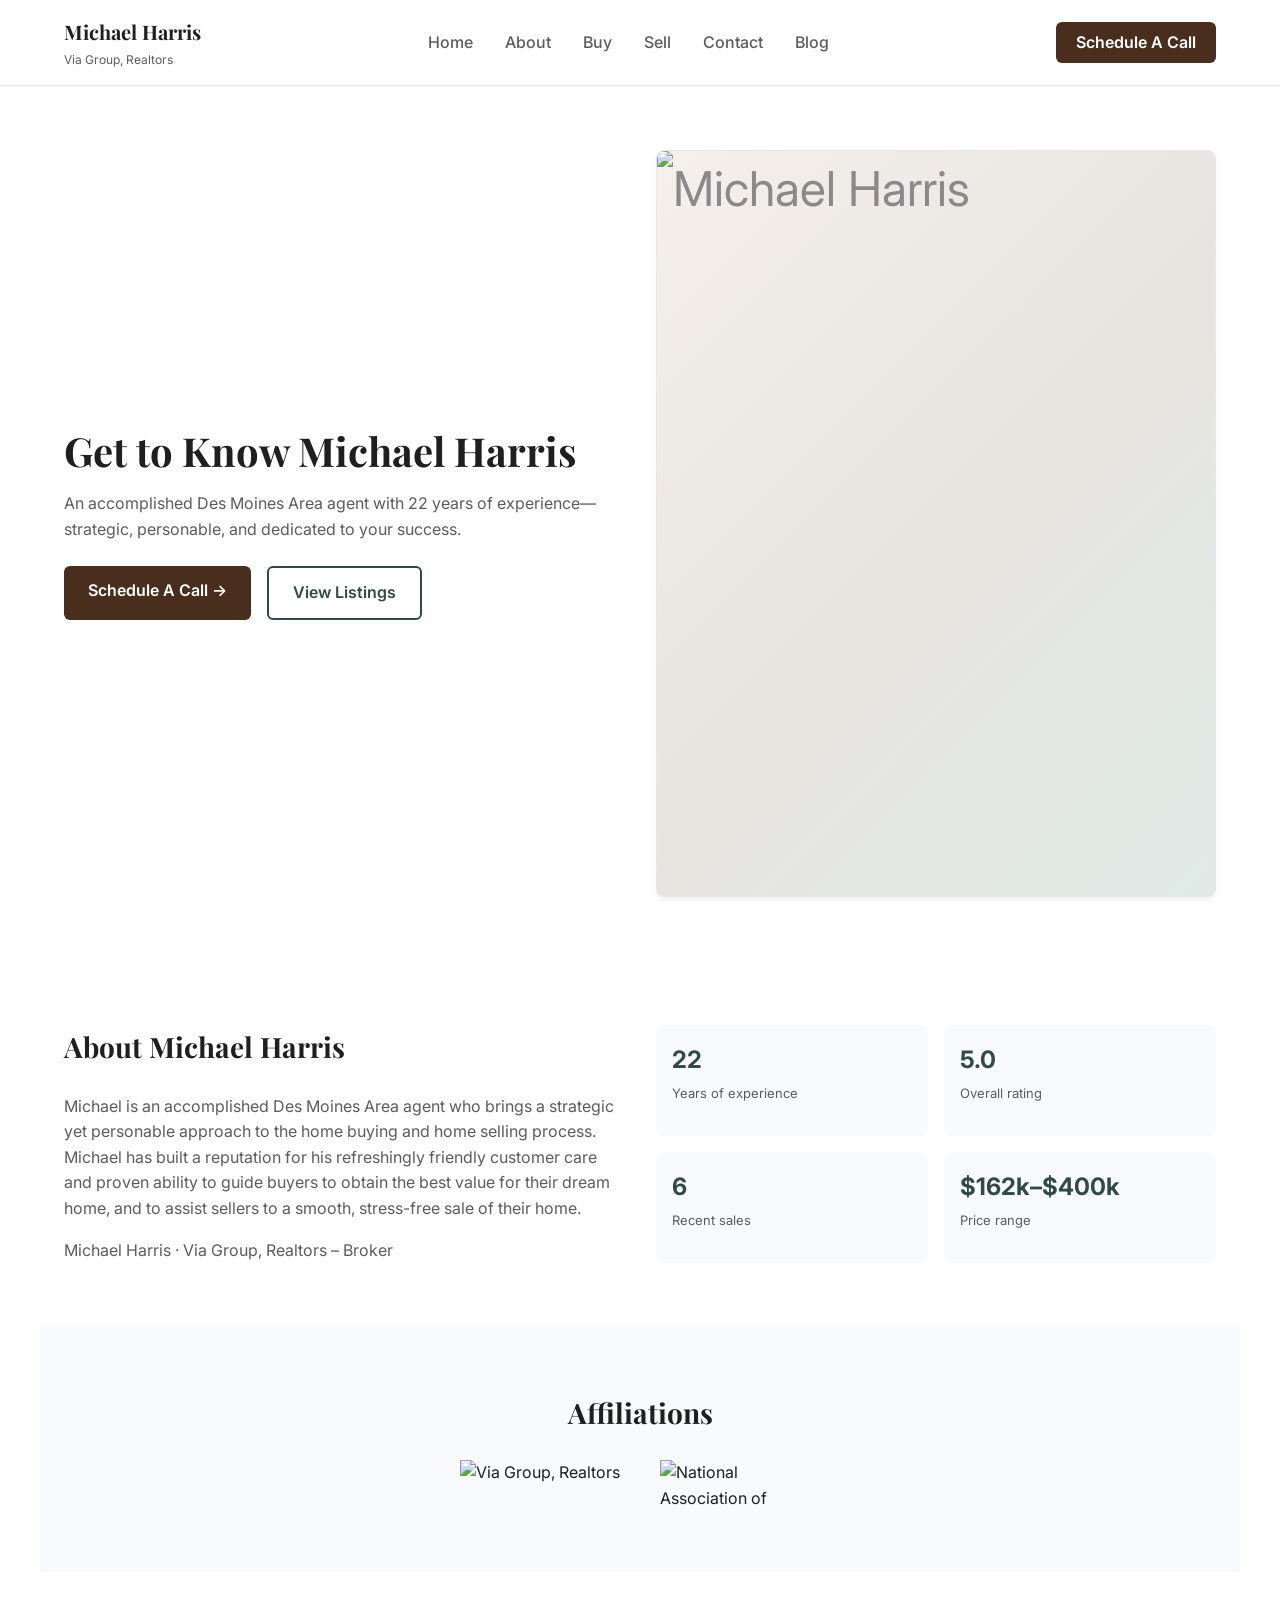
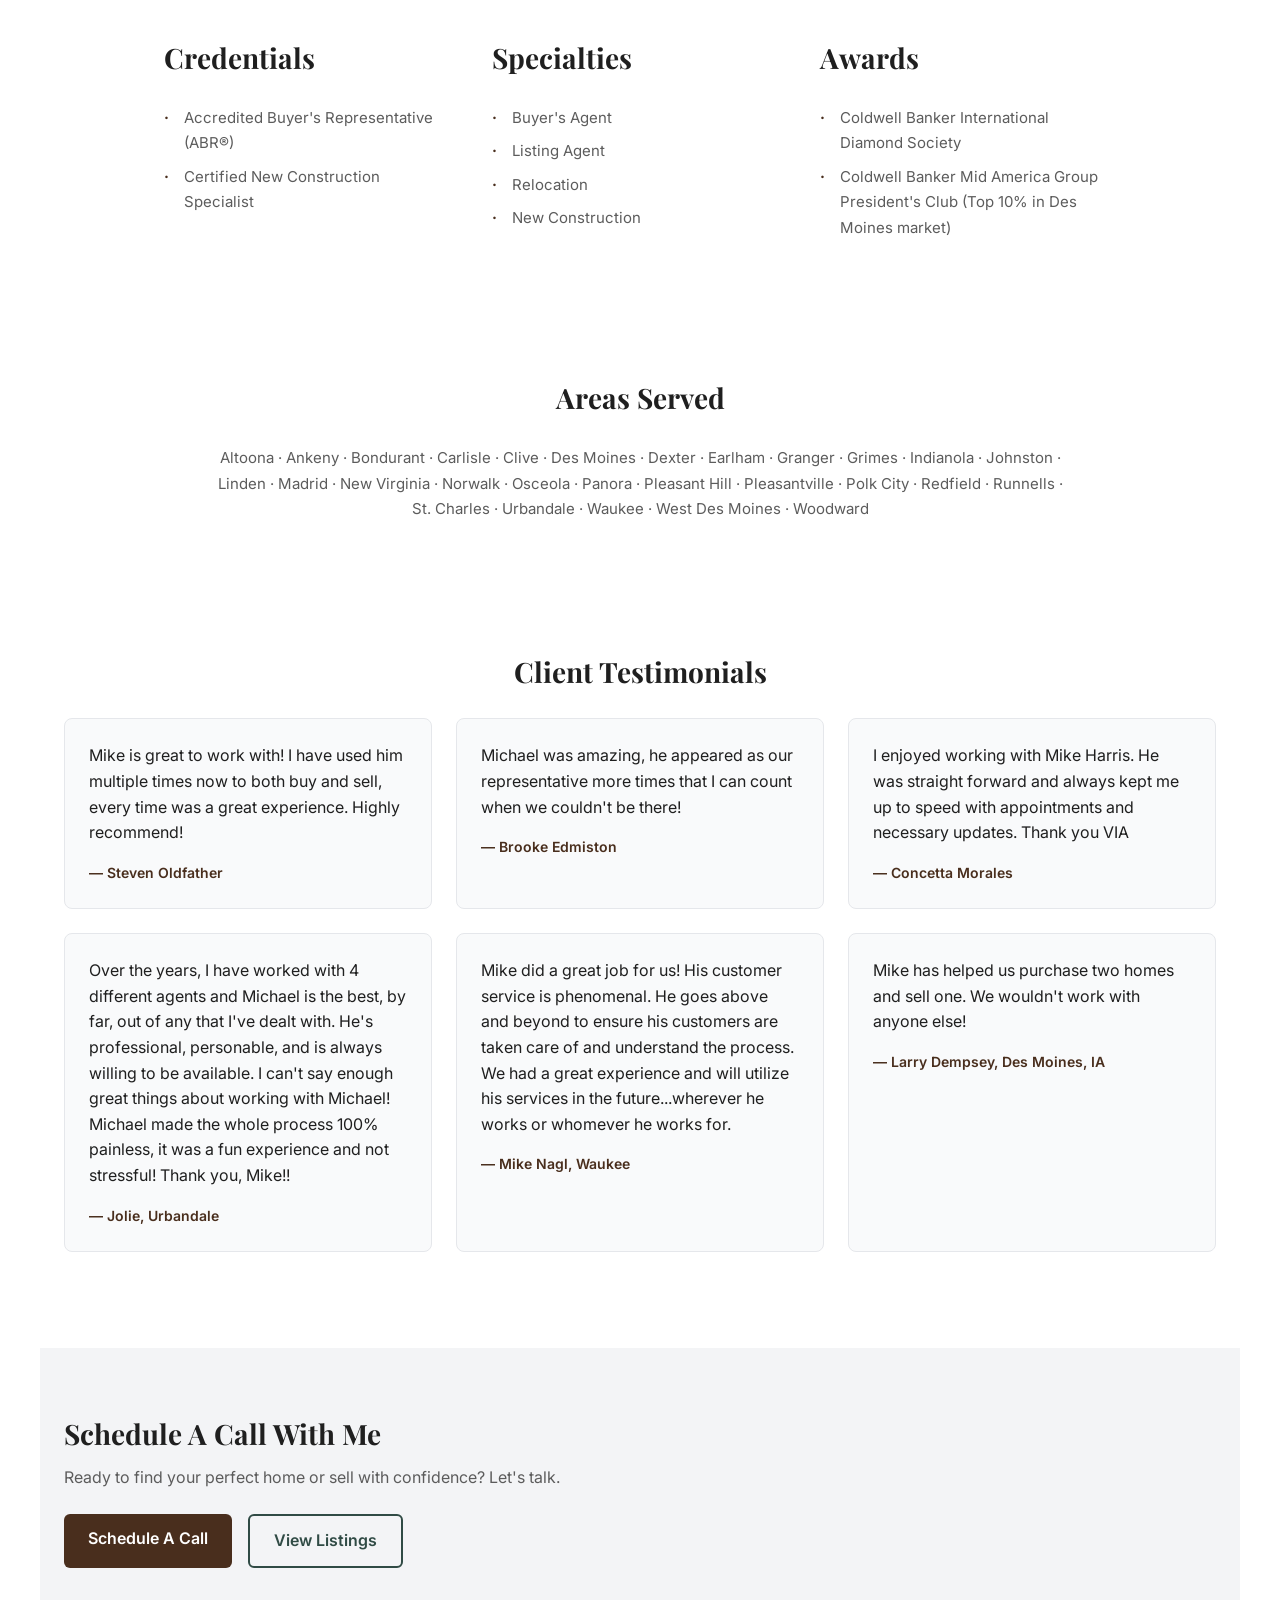
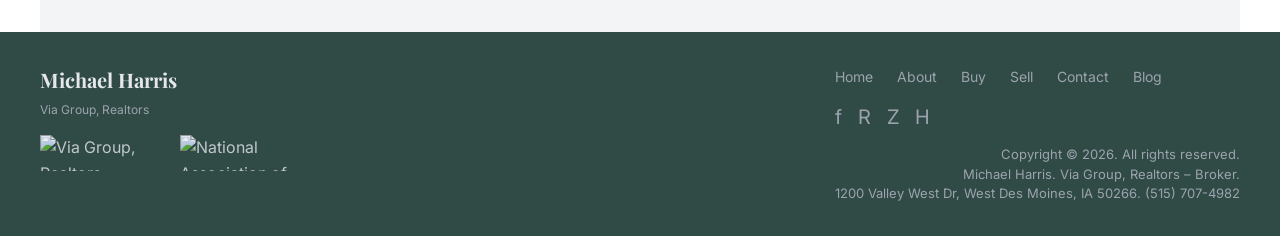
==== about.html @ 5ed0fa9f "Initial commit: Michael Harris real estate website Made-with: Cursor" ====
<!DOCTYPE html>
<html lang="en">
<head>
  <meta charset="UTF-8">
  <meta name="viewport" content="width=device-width, initial-scale=1.0">
  <title>About | Michael Harris | Real Estate</title>
  <link rel="stylesheet" href="css/styles.css">
  <link rel="preconnect" href="https://fonts.googleapis.com">
  <link rel="preconnect" href="https://fonts.gstatic.com" crossorigin>
  <link href="https://fonts.googleapis.com/css2?family=Inter:wght@400;500;600;700&family=Playfair+Display:wght@400;500;600;700&display=swap" rel="stylesheet">
</head>
<body>

  <header>
    <nav class="navbar">
      <div class="logo-block">
        <span class="logo">Michael Harris</span>
        <span class="logo-tagline">Via Group, Realtors</span>
      </div>
      <ul class="nav-links">
        <li><a href="index.html">Home</a></li>
        <li><a href="about.html">About</a></li>
        <li><a href="buy.html">Buy</a></li>
        <li><a href="sell.html">Sell</a></li>
        <li><a href="contact.html">Contact</a></li>
        <li><a href="blog.html">Blog</a></li>
      </ul>
      <a href="contact.html" class="btn-signup">Schedule A Call</a>
    </nav>
  </header>

  <main>
    <!-- Hero -->
    <section class="hero">
      <div class="hero-content">
        <h1>Get to Know Michael Harris</h1>
        <p>An accomplished Des Moines Area agent with 22 years of experience—strategic, personable, and dedicated to your success.</p>
        <div class="btn-group">
          <a href="contact.html" class="btn btn-arrow">Schedule A Call</a>
          <a href="buy.html" class="btn-outline">View Listings</a>
        </div>
      </div>
      <div class="hero-image">
        <img src="images/headshot.jpg" alt="Michael Harris" class="hero-headshot" onerror="this.src='images/headshot.jpeg';this.onerror=null;">
      </div>
    </section>

    <!-- About Michael -->
    <section>
      <div class="about-section-inner">
        <div class="about-bio-block">
          <h2 class="section-title">About Michael Harris</h2>
          <p>Michael is an accomplished Des Moines Area agent who brings a strategic yet personable approach to the home buying and home selling process. Michael has built a reputation for his refreshingly friendly customer care and proven ability to guide buyers to obtain the best value for their dream home, and to assist sellers to a smooth, stress-free sale of their home.</p>
          <p>Michael Harris · Via Group, Realtors – Broker</p>
        </div>
        <div class="about-stats-grid">
          <div class="data-stat-card">
            <div class="num">22</div>
            <p>Years of experience</p>
          </div>
          <div class="data-stat-card">
            <div class="num">5.0</div>
            <p>Overall rating</p>
          </div>
          <div class="data-stat-card">
            <div class="num">6</div>
            <p>Recent sales</p>
          </div>
          <div class="data-stat-card">
            <div class="num">$162k–$400k</div>
            <p>Price range</p>
          </div>
        </div>
      </div>
    </section>

    <!-- Affiliations -->
    <section style="padding: var(--section-spacing) 0; background: #f9fafb;">
      <h2 class="section-title" style="text-align: center;">Affiliations</h2>
      <div class="affiliations-logos">
        <img src="images/via-group-logo.png" alt="Via Group, Realtors" loading="lazy" onerror="this.src='images/via-group-logo.jpg';this.onerror=null;">
        <img src="images/nar-logo.png" alt="National Association of Realtors" loading="lazy" onerror="this.src='images/nar-logo.jpg';this.onerror=null;">
      </div>
    </section>

    <!-- Credentials & Specialties -->
    <section style="padding: var(--section-spacing) 0;">
      <div class="about-details-inner">
        <div class="about-details-block">
          <h2 class="section-title">Credentials</h2>
          <ul class="about-list">
            <li>Accredited Buyer's Representative (ABR®)</li>
            <li>Certified New Construction Specialist</li>
          </ul>
        </div>
        <div class="about-details-block">
          <h2 class="section-title">Specialties</h2>
          <ul class="about-list">
            <li>Buyer's Agent</li>
            <li>Listing Agent</li>
            <li>Relocation</li>
            <li>New Construction</li>
          </ul>
        </div>
        <div class="about-details-block">
          <h2 class="section-title">Awards</h2>
          <ul class="about-list">
            <li>Coldwell Banker International Diamond Society</li>
            <li>Coldwell Banker Mid America Group President's Club (Top 10% in Des Moines market)</li>
          </ul>
        </div>
      </div>
    </section>

    <!-- Areas Served -->
    <section style="padding: var(--section-spacing) 0;">
      <h2 class="section-title" style="text-align: center;">Areas Served</h2>
      <p class="areas-served-text">Altoona · Ankeny · Bondurant · Carlisle · Clive · Des Moines · Dexter · Earlham · Granger · Grimes · Indianola · Johnston · Linden · Madrid · New Virginia · Norwalk · Osceola · Panora · Pleasant Hill · Pleasantville · Polk City · Redfield · Runnells · St. Charles · Urbandale · Waukee · West Des Moines · Woodward</p>
    </section>

    <!-- Client Testimonials -->
    <section>
      <h2 class="section-title" style="text-align: center;">Client Testimonials</h2>
      <div class="testimonials-grid">
        <div class="testimonial-card">
          <p class="testimonial-quote">Mike is great to work with! I have used him multiple times now to both buy and sell, every time was a great experience. Highly recommend!</p>
          <p class="testimonial-author">— Steven Oldfather</p>
        </div>
        <div class="testimonial-card">
          <p class="testimonial-quote">Michael was amazing, he appeared as our representative more times that I can count when we couldn't be there!</p>
          <p class="testimonial-author">— Brooke Edmiston</p>
        </div>
        <div class="testimonial-card">
          <p class="testimonial-quote">I enjoyed working with Mike Harris. He was straight forward and always kept me up to speed with appointments and necessary updates. Thank you VIA</p>
          <p class="testimonial-author">— Concetta Morales</p>
        </div>
        <div class="testimonial-card">
          <p class="testimonial-quote">Over the years, I have worked with 4 different agents and Michael is the best, by far, out of any that I've dealt with. He's professional, personable, and is always willing to be available. I can't say enough great things about working with Michael! Michael made the whole process 100% painless, it was a fun experience and not stressful! Thank you, Mike!!</p>
          <p class="testimonial-author">— Jolie, Urbandale</p>
        </div>
        <div class="testimonial-card">
          <p class="testimonial-quote">Mike did a great job for us! His customer service is phenomenal. He goes above and beyond to ensure his customers are taken care of and understand the process. We had a great experience and will utilize his services in the future...wherever he works or whomever he works for.</p>
          <p class="testimonial-author">— Mike Nagl, Waukee</p>
        </div>
        <div class="testimonial-card">
          <p class="testimonial-quote">Mike has helped us purchase two homes and sell one. We wouldn't work with anyone else!</p>
          <p class="testimonial-author">— Larry Dempsey, Des Moines, IA</p>
        </div>
      </div>
    </section>

    <!-- Schedule A Call With Me -->
    <section class="cta-section-left">
      <div class="cta-inner">
        <div>
          <h2>Schedule A Call With Me</h2>
          <p>Ready to find your perfect home or sell with confidence? Let's talk.</p>
          <div class="btn-group">
            <a href="contact.html" class="btn">Schedule A Call</a>
            <a href="buy.html" class="btn-outline">View Listings</a>
          </div>
        </div>
        <div></div>
      </div>
    </section>
  </main>

  <footer>
    <div class="footer-inner">
      <div class="footer-left">
        <div class="logo">Michael Harris</div>
        <div class="logo-tagline">Via Group, Realtors</div>
        <div class="footer-logos">
          <img src="images/via-group-logo.png" alt="Via Group, Realtors" class="footer-logo" loading="lazy">
          <img src="images/nar-logo.png" alt="National Association of Realtors" class="footer-logo" loading="lazy">
        </div>
      </div>
      <div class="footer-right">
        <ul class="footer-links">
          <li><a href="index.html">Home</a></li>
          <li><a href="about.html">About</a></li>
          <li><a href="buy.html">Buy</a></li>
          <li><a href="sell.html">Sell</a></li>
          <li><a href="contact.html">Contact</a></li>
          <li><a href="blog.html">Blog</a></li>
        </ul>
        <div class="footer-social">
          <a href="https://www.facebook.com/MichaelHarrisHomes" target="_blank" rel="noopener" aria-label="Facebook">f</a>
          <a href="https://www.realtor.com/realestateagents/56b3495d89a68901006cc687" target="_blank" rel="noopener" aria-label="Realtor.com Profile">R</a>
          <a href="https://www.zillow.com/profile/michael%20harris3" target="_blank" rel="noopener" aria-label="Zillow Profile">Z</a>
          <a href="https://www.homes.com/real-estate-agents/michael-harris/2wdrwqc/" target="_blank" rel="noopener" aria-label="Homes.com Profile">H</a>
        </div>
        <p class="company-info">Copyright © 2026. All rights reserved.<br>Michael Harris. Via Group, Realtors – Broker.<br>1200 Valley West Dr, West Des Moines, IA 50266. (515) 707-4982</p>
      </div>
    </div>
  </footer>

</body>
</html>
---- css/styles.css ----
/* Realtor Website - Color scheme: #1f1f1f, #492E1D, #304B45 | Playfair Display + Inter */
:root {
  --dark: #1f1f1f;
  --accent: #492E1D;
  --accent-hover: #3d2618;
  --teal: #304B45;
  --teal-hover: #263d38;
  --gray: #5c5c5c;
  --light-gray: #8a8a8a;
  --white: #ffffff;
  --footer-bg: #304B45;
  --section-spacing: 4rem;
}

* {
  box-sizing: border-box;
  margin: 0;
  padding: 0;
}

body {
  font-family: 'Inter', system-ui, -apple-system, sans-serif;
  color: var(--dark);
  background: var(--white);
  line-height: 1.6;
}

h1, h2, h3, h4, h5, h6,
.logo,
.section-title,
.hero-content h1,
.cta-section-left .cta-inner h2,
.cta-inner h2,
.process-step h3,
.team-member h3,
.what-we-do-card h3,
.listing-card h3,
.valuation-form h3,
.featured-blog-card h3,
.newsletter-section h2,
.move-center h3,
.featured-post h3,
.article-card h3 {
  font-family: 'Playfair Display', Georgia, serif;
}

/* Header */
header {
  position: sticky;
  top: 0;
  z-index: 100;
  background: var(--white);
  border-bottom: 1px solid #e5e7eb;
}

.navbar {
  max-width: 1200px;
  margin: 0 auto;
  padding: 1rem 1.5rem;
  display: flex;
  align-items: center;
  justify-content: space-between;
}

.logo-block {
  display: flex;
  flex-direction: column;
  gap: 0.125rem;
}

.logo {
  font-weight: 700;
  font-size: 1.25rem;
  color: var(--dark);
}

.logo-tagline {
  font-size: 0.75rem;
  color: var(--gray);
  font-weight: 400;
}

.nav-links {
  display: flex;
  list-style: none;
  gap: 2rem;
}

.nav-links a {
  color: var(--gray);
  text-decoration: none;
  font-weight: 500;
}

.nav-links a:hover {
  color: var(--dark);
}

.btn-signup {
  display: inline-block;
  padding: 0.5rem 1.25rem;
  background: var(--accent);
  color: var(--white) !important;
  border-radius: 0.375rem;
  font-weight: 600;
  text-decoration: none;
  border: none;
  cursor: pointer;
}

.btn-signup:hover {
  background: var(--accent-hover);
}

/* Outlined button */
.btn-outline {
  display: inline-block;
  padding: 0.75rem 1.5rem;
  background: transparent;
  color: var(--teal);
  border: 2px solid var(--teal);
  border-radius: 0.375rem;
  font-weight: 600;
  text-decoration: none;
  cursor: pointer;
  font-size: 1rem;
}

.btn-outline:hover {
  background: var(--teal);
  color: var(--white);
}

.btn-arrow::after {
  content: " →";
}

/* Buttons */
.btn {
  display: inline-block;
  padding: 0.75rem 1.5rem;
  background: var(--accent);
  color: var(--white);
  border-radius: 0.375rem;
  font-weight: 600;
  text-decoration: none;
  border: none;
  cursor: pointer;
  font-size: 1rem;
}

.btn:hover {
  background: var(--accent-hover);
}

.btn-group {
  display: flex;
  gap: 1rem;
  flex-wrap: wrap;
}

/* Sections */
section {
  max-width: 1200px;
  margin: 0 auto;
  padding: var(--section-spacing) 1.5rem;
}

.section-title {
  font-size: 1.75rem;
  font-weight: 700;
  margin-bottom: 1.5rem;
  color: var(--dark);
}

/* Hero */
.hero {
  display: grid;
  grid-template-columns: 1fr 1fr;
  gap: 2rem;
  align-items: center;
  padding: 4rem 1.5rem;
  max-width: 1200px;
  margin: 0 auto;
  min-height: 400px;
}

.hero-content h1 {
  font-size: 2.5rem;
  font-weight: 700;
  line-height: 1.2;
  margin-bottom: 1rem;
  color: var(--dark);
}

.hero-content p {
  color: var(--gray);
  margin-bottom: 1.5rem;
}

.hero-image {
  aspect-ratio: 3/4;
  background: linear-gradient(135deg, #f5f0eb 0%, #e8e4df 50%, #e0ebe8 100%);
  display: flex;
  align-items: center;
  justify-content: center;
  color: var(--light-gray);
  font-size: 3rem;
  border-radius: 0.5rem;
  border: 1px solid #e5e7eb;
  box-shadow: 0 4px 6px rgba(0,0,0,0.05);
  overflow: hidden;
  position: relative;
}

.hero-image .hero-headshot {
  width: 100%;
  height: 100%;
  object-fit: cover;
  display: block;
  border-radius: 0.5rem;
}

.hero-image .hero-headshot-placeholder {
  position: absolute;
  inset: 0;
  display: flex;
  align-items: center;
  justify-content: center;
  background: linear-gradient(135deg, #f5f0eb 0%, #e8e4df 50%, #e0ebe8 100%);
  color: var(--light-gray);
  font-size: 1rem;
  border-radius: 0.5rem;
  font-family: 'Inter', sans-serif;
}

/* Trending Listings */
.trending-divider {
  text-align: center;
  margin: 3rem 0 2rem;
  position: relative;
}

.trending-divider::before {
  content: "";
  position: absolute;
  left: 0;
  right: 0;
  top: 50%;
  height: 1px;
  background: #e5e7eb;
}

.trending-divider span {
  position: relative;
  background: var(--white);
  padding: 0 1.5rem;
  font-size: 0.75rem;
  font-weight: 600;
  letter-spacing: 0.1em;
  color: var(--accent);
  text-transform: uppercase;
}

/* IDX / MLS embed section */
.idx-section {
  padding: var(--section-spacing) 1.5rem;
  max-width: var(--content-max-width, 1200px);
  margin: 0 auto;
}

.idx-intro {
  text-align: center;
  color: var(--gray);
  margin-bottom: 1.5rem;
  max-width: 600px;
  margin-left: auto;
  margin-right: auto;
}

.idx-embed {
  min-height: 400px;
  width: 100%;
}

.idx-embed iframe {
  width: 100%;
  min-height: 600px;
  border: 0;
  border-radius: 0.5rem;
}

.idx-placeholder {
  background: #f3f4f6;
  border: 2px dashed #d1d5db;
  border-radius: 0.5rem;
  padding: 2rem;
  color: var(--gray);
  font-size: 0.9375rem;
}

.idx-placeholder ol {
  text-align: left;
  max-width: 560px;
  margin: 1rem auto;
  padding-left: 1.5rem;
}

.idx-placeholder code {
  background: #e5e7eb;
  padding: 0.15em 0.4em;
  border-radius: 0.25rem;
  font-size: 0.875em;
}

.idx-placeholder a {
  color: var(--teal);
}

.listings-grid {
  display: grid;
  grid-template-columns: repeat(4, 1fr);
  gap: 1.5rem;
  margin-bottom: 1.5rem;
}

.listing-card .img-placeholder,
.listing-card .listing-card-image-wrap {
  margin-bottom: 0.75rem;
  display: block;
}

.listing-card .listing-card-image-wrap {
  aspect-ratio: 1;
  border-radius: 0.5rem;
  overflow: hidden;
  background: #e5e7eb;
}

.listing-card-img {
  width: 100%;
  height: 100%;
  object-fit: cover;
  display: block;
}

.listing-card h3 {
  font-size: 1rem;
  margin-bottom: 0.5rem;
  color: var(--dark);
}

.listing-card p {
  font-size: 0.875rem;
  color: var(--gray);
  margin-bottom: 0.5rem;
}

.listing-card .more-info {
  font-size: 0.875rem;
  font-weight: 600;
  color: var(--accent);
  text-decoration: none;
}

.listing-card .more-info:hover {
  text-decoration: underline;
}

.listing-card .more-info::after {
  content: " →";
}

/* Testimonial / Caption section */
.testimonial-caption-section {
  text-align: center;
  padding: var(--section-spacing) 1.5rem;
}

.testimonial-caption-section .caption {
  font-size: 0.75rem;
  font-weight: 600;
  letter-spacing: 0.05em;
  color: var(--gray);
  margin-bottom: 1rem;
  text-transform: uppercase;
}

.testimonial-caption-section .quote-text {
  max-width: 700px;
  margin: 0 auto 1.5rem;
  font-size: 1.125rem;
  color: var(--gray);
  line-height: 1.6;
}

.testimonial-caption-images {
  display: flex;
  justify-content: center;
  gap: 1rem;
  margin-bottom: 1.5rem;
  flex-wrap: wrap;
}

.testimonial-caption-images .img-placeholder {
  width: 120px;
  aspect-ratio: 1;
  font-size: 1.5rem;
}

/* Testimonials grid (index + about) */
.testimonials-section {
  padding: var(--section-spacing) 1.5rem;
  text-align: center;
}

.testimonials-grid {
  display: grid;
  grid-template-columns: repeat(auto-fill, minmax(320px, 1fr));
  gap: 1.5rem;
  max-width: 1200px;
  margin: 0 auto 2rem;
}

.testimonial-card {
  background: #f9fafb;
  padding: 1.5rem;
  border-radius: 0.5rem;
  text-align: left;
  border: 1px solid #e5e7eb;
}

.testimonial-card .testimonial-quote {
  font-size: 1rem;
  color: var(--dark);
  line-height: 1.6;
  margin-bottom: 1rem;
}

.testimonial-card .testimonial-author {
  font-size: 0.875rem;
  font-weight: 600;
  color: var(--accent);
  margin: 0;
}

/* CTA Section - left-aligned with two buttons */
.cta-section-left {
  background: #f3f4f6;
  padding: var(--section-spacing) 1.5rem;
}

.cta-section-left .cta-inner {
  max-width: 1200px;
  margin: 0 auto;
  display: grid;
  grid-template-columns: 1fr 1fr;
  gap: 2rem;
  align-items: center;
  text-align: left;
}

.cta-section-left .cta-inner h2 {
  font-size: 1.75rem;
  margin-bottom: 0.5rem;
}

.cta-section-left .cta-inner p {
  color: var(--gray);
  margin-bottom: 1.5rem;
}

/* Footer - logo left, nav + social + copyright + company right */
.footer-left .logo {
  color: #e5e7eb;
}

.footer-left .logo-tagline {
  color: #9ca3af;
  margin-top: 0.25rem;
}

.footer-logos {
  display: flex;
  align-items: center;
  gap: 1.25rem;
  margin-top: 1rem;
  flex-wrap: wrap;
}

.footer-logo {
  height: 36px;
  width: auto;
  max-width: 120px;
  object-fit: contain;
  opacity: 0.9;
}

.footer-logo:hover {
  opacity: 1;
}

.affiliations-logos {
  display: flex;
  align-items: center;
  justify-content: center;
  gap: 2.5rem;
  flex-wrap: wrap;
  margin-top: 1rem;
}

.affiliations-logos img {
  height: 48px;
  width: auto;
  max-width: 160px;
  object-fit: contain;
}

.footer-right {
  text-align: right;
}

.footer-right .footer-links {
  margin-bottom: 0.75rem;
}

.footer-right .footer-social {
  margin-bottom: 0.75rem;
}

.footer-right .company-info {
  font-size: 0.8125rem;
  color: #9ca3af;
  line-height: 1.5;
}

/* Placeholders */
.img-placeholder {
  aspect-ratio: 1;
  background: #e5e7eb;
  display: flex;
  align-items: center;
  justify-content: center;
  color: var(--light-gray);
  font-size: 2rem;
  border-radius: 0.5rem;
}

.video-placeholder {
  aspect-ratio: 16/10;
  background: #e5e7eb;
  display: flex;
  align-items: center;
  justify-content: center;
  color: var(--light-gray);
  font-size: 3rem;
  border-radius: 0.5rem;
}

/* What We Do - 4 blocks */
.what-we-do-grid {
  display: grid;
  grid-template-columns: repeat(4, 1fr);
  gap: 1.5rem;
  margin-bottom: 1.5rem;
}

.what-we-do-card {
  text-align: center;
}

.what-we-do-card h3 {
  font-size: 1rem;
  margin: 0.75rem 0 0.5rem;
  color: var(--dark);
}

.what-we-do-card p {
  font-size: 0.875rem;
  color: var(--gray);
}

/* About section - video + text */
.about-section-inner {
  display: grid;
  grid-template-columns: 1fr 1fr;
  gap: 2rem;
  align-items: center;
}

.about-section-inner p {
  color: var(--gray);
  margin-bottom: 1rem;
}

.about-bio-block p:last-of-type {
  margin-bottom: 0;
}

.about-stats-grid {
  display: grid;
  grid-template-columns: repeat(2, 1fr);
  gap: 1rem;
}

.about-details-inner {
  display: grid;
  grid-template-columns: repeat(auto-fit, minmax(240px, 1fr));
  gap: 2rem;
  max-width: 1000px;
  margin: 0 auto;
  padding: 0 1.5rem;
}

.about-details-block {
  padding: 0 0.5rem 0 0;
}

.about-list {
  list-style: none;
  padding: 0;
  margin: 0;
  color: var(--gray);
  font-size: 0.9375rem;
  line-height: 1.7;
}

.about-list li {
  position: relative;
  padding-left: 1.25rem;
  margin-bottom: 0.5rem;
}

.about-list li::before {
  content: "·";
  position: absolute;
  left: 0;
  font-weight: 700;
  color: var(--accent);
}

.areas-served-text {
  max-width: 900px;
  margin: 0 auto;
  padding: 0 1.5rem;
  font-size: 0.9375rem;
  color: var(--gray);
  line-height: 1.7;
  text-align: center;
}

/* Testimonials */
.testimonial-single {
  max-width: 800px;
  margin: 0 auto;
}

.testimonial-single blockquote {
  font-size: 1.25rem;
  color: var(--gray);
  margin-bottom: 1.5rem;
  padding: 1rem 0;
}

.testimonial-single .author {
  display: flex;
  align-items: center;
  gap: 1rem;
}

.testimonial-grid {
  display: grid;
  grid-template-columns: repeat(2, 1fr);
  gap: 1.5rem;
}

.testimonial-grid .img-placeholder {
  margin-bottom: 0.5rem;
}

.testimonial-grid p {
  font-size: 0.875rem;
  color: var(--gray);
}

/* Team - circles */
.team-grid {
  display: grid;
  grid-template-columns: repeat(4, 1fr);
  gap: 1.5rem;
  text-align: center;
}

.team-member .avatar {
  width: 120px;
  height: 120px;
  border-radius: 50%;
  background: #e5e7eb;
  margin: 0 auto 0.75rem;
  display: flex;
  align-items: center;
  justify-content: center;
  color: var(--light-gray);
  font-size: 2rem;
}

.team-member h3 {
  font-size: 1rem;
  margin-bottom: 0.25rem;
}

.team-member p {
  font-size: 0.875rem;
  color: var(--gray);
}

/* Process steps - 6 steps in 2 rows */
.process-grid {
  display: grid;
  grid-template-columns: repeat(3, 1fr);
  gap: 2rem;
}

.process-step .step-num {
  font-size: 1.5rem;
  font-weight: 700;
  color: var(--accent);
  margin-bottom: 0.5rem;
}

.process-step h3 {
  font-size: 1rem;
  margin-bottom: 0.5rem;
}

.process-step p {
  font-size: 0.875rem;
  color: var(--gray);
}

/* CTA Section - Schedule A Call */
.cta-section {
  background: #f3f4f6;
  padding: var(--section-spacing) 1.5rem;
}

.cta-inner {
  max-width: 1200px;
  margin: 0 auto;
  text-align: center;
}

.cta-inner h2 {
  font-size: 1.75rem;
  margin-bottom: 0.5rem;
}

.cta-inner p {
  color: var(--gray);
  margin-bottom: 1.5rem;
}

/* Footer */
footer {
  background: var(--footer-bg);
  color: #d1d5db;
  padding: 2rem 1.5rem;
}

.footer-inner {
  max-width: 1200px;
  margin: 0 auto;
  display: flex;
  flex-wrap: wrap;
  justify-content: space-between;
  align-items: flex-start;
  gap: 1.5rem;
}

.footer-links {
  display: flex;
  gap: 1.5rem;
  list-style: none;
}

.footer-links a {
  color: #9ca3af;
  text-decoration: none;
  font-size: 0.875rem;
}

.footer-links a:hover {
  color: var(--white);
}

.footer-social {
  display: flex;
  gap: 1rem;
}

.footer-social a {
  color: #9ca3af;
  text-decoration: none;
  font-size: 1.25rem;
}

footer p {
  font-size: 0.875rem;
  color: #9ca3af;
}

/* Sell page - valuation form */
.hero-with-form {
  display: grid;
  grid-template-columns: 1fr 1fr;
  gap: 2rem;
  align-items: start;
  padding: 4rem 1.5rem;
  max-width: 1200px;
  margin: 0 auto;
}

.hero-with-form .hero-block {
  background: var(--dark);
  min-height: 300px;
  border-radius: 0.5rem;
}

.valuation-form {
  background: var(--white);
  padding: 1.5rem;
  border-radius: 0.5rem;
  box-shadow: 0 4px 6px rgba(0,0,0,0.1);
}

.valuation-form h3 {
  margin-bottom: 1rem;
  font-size: 1.25rem;
}

.valuation-form label {
  display: block;
  font-size: 0.875rem;
  margin-bottom: 0.25rem;
  color: var(--gray);
}

.valuation-form input {
  width: 100%;
  padding: 0.5rem;
  margin-bottom: 1rem;
  border: 1px solid #e5e7eb;
  border-radius: 0.375rem;
}

.valuation-form textarea {
  width: 100%;
  min-height: 100px;
  padding: 0.5rem;
  margin-bottom: 1rem;
  border: 1px solid #e5e7eb;
  border-radius: 0.375rem;
  font-family: inherit;
  resize: vertical;
}

.valuation-form .btn {
  width: 100%;
  margin-top: 0.5rem;
}

/* Sell hero - image left, form right */
.hero-sell .hero-image-left {
  aspect-ratio: 4/3;
  background: #e5e7eb;
  border-radius: 0.5rem;
  display: flex;
  align-items: center;
  justify-content: center;
  color: var(--light-gray);
  font-size: 2rem;
}

/* Process step with Learn more link */
.process-step .learn-more {
  font-size: 0.875rem;
  font-weight: 600;
  color: var(--accent);
  text-decoration: none;
  margin-top: 0.5rem;
  display: inline-block;
}

.process-step .learn-more:hover { text-decoration: underline; }

.process-step .learn-more::after { content: " >"; }
.process-step .learn-more.plus::after { content: " +"; }

/* Section label (small caps above title) */
.section-label {
  font-size: 0.7rem;
  font-weight: 600;
  letter-spacing: 0.08em;
  color: var(--accent);
  text-transform: uppercase;
  margin-bottom: 0.5rem;
}

/* Data stats 2x2 grid (Buy page) */
.data-stats-grid {
  display: grid;
  grid-template-columns: repeat(2, 1fr);
  gap: 1rem;
}

.data-stat-card {
  padding: 1rem;
  background: #f9fafb;
  border-radius: 0.5rem;
}

.data-stat-card .num {
  font-size: 1.5rem;
  font-weight: 700;
  color: var(--teal);
}

.data-stat-card p {
  font-size: 0.8125rem;
  color: var(--gray);
  margin-top: 0.25rem;
}

/* Buyers Resources - 5 items with center featured */
.buyers-resources-inner {
  display: grid;
  grid-template-columns: 1fr 1.5fr 1fr;
  gap: 1.5rem;
  align-items: start;
}

.buyers-resource-item {
  display: flex;
  gap: 1rem;
  align-items: flex-start;
}

.buyers-resource-item .icon {
  width: 48px;
  height: 48px;
  min-width: 48px;
  background: #e5e7eb;
  border-radius: 0.5rem;
  display: flex;
  align-items: center;
  justify-content: center;
  color: var(--light-gray);
  font-size: 1.25rem;
}

.buyers-resource-item h4 {
  font-size: 1rem;
  margin-bottom: 0.25rem;
}

.buyers-resource-item p {
  font-size: 0.875rem;
  color: var(--gray);
}

.buyers-resources-center {
  min-height: 200px;
  border-radius: 0.5rem;
  display: flex;
  flex-direction: column;
  align-items: center;
  justify-content: center;
  color: var(--light-gray);
}

.buyers-resources-center .buyers-resources-center-image {
  width: 100%;
  min-height: 160px;
  border-radius: 0.5rem;
}

.buyers-resources-center .btn-group {
  flex-wrap: wrap;
  justify-content: center;
}

/* Marketing / Strategy (Sell page) */
.marketing-strategy-inner {
  display: grid;
  grid-template-columns: 1fr 1fr;
  gap: 2rem;
  align-items: start;
}

.marketing-cards {
  display: grid;
  grid-template-columns: repeat(2, 1fr);
  gap: 1rem;
}

.marketing-card {
  padding: 1rem;
  background: #f9fafb;
  border-radius: 0.5rem;
}

.marketing-card .icon {
  width: 40px;
  height: 40px;
  background: #e5e7eb;
  border-radius: 0.375rem;
  margin-bottom: 0.5rem;
  display: flex;
  align-items: center;
  justify-content: center;
  color: var(--light-gray);
}

.marketing-card h4 {
  font-size: 0.9375rem;
  margin-bottom: 0.25rem;
}

.marketing-card p {
  font-size: 0.8125rem;
  color: var(--gray);
}

/* Results / Statistics - 4 metrics */
.results-stats-grid {
  display: grid;
  grid-template-columns: repeat(4, 1fr);
  gap: 1rem;
}

.results-stat-card {
  text-align: center;
  padding: 1.5rem 1rem;
  background: #f9fafb;
  border-radius: 0.5rem;
}

.results-stat-card .num {
  font-size: 1.75rem;
  font-weight: 700;
  color: var(--accent);
}

.results-stat-card h4 {
  font-size: 0.875rem;
  margin: 0.5rem 0 0.25rem;
}

.results-stat-card p {
  font-size: 0.75rem;
  color: var(--gray);
}

/* Testimonial carousel (About page) */
.testimonial-carousel {
  max-width: 700px;
  margin: 0 auto;
  position: relative;
  padding: 2rem 3rem;
}

.testimonial-carousel .card {
  text-align: center;
  background: #f9fafb;
  padding: 2rem;
  border-radius: 0.5rem;
}

.testimonial-carousel .avatar {
  width: 80px;
  height: 80px;
  border-radius: 50%;
  background: #e5e7eb;
  margin: 0 auto 1rem;
  display: flex;
  align-items: center;
  justify-content: center;
  color: var(--light-gray);
  font-size: 1.5rem;
}

.testimonial-carousel blockquote {
  font-size: 1rem;
  color: var(--gray);
  margin-bottom: 1rem;
  line-height: 1.6;
}

.testimonial-carousel .author-name {
  font-weight: 600;
  margin-bottom: 0.25rem;
}

.testimonial-carousel .author-title {
  font-size: 0.875rem;
  color: var(--gray);
}

.carousel-arrows {
  position: absolute;
  top: 50%;
  left: 0;
  right: 0;
  transform: translateY(-50%);
  display: flex;
  justify-content: space-between;
  pointer-events: none;
}

.carousel-arrows button {
  pointer-events: auto;
  width: 40px;
  height: 40px;
  border-radius: 50%;
  border: 1px solid #e5e7eb;
  background: var(--white);
  cursor: pointer;
  font-size: 1.25rem;
  color: var(--gray);
}

.carousel-arrows button:hover {
  background: var(--accent);
  color: var(--white);
  border-color: var(--accent);
}

/* Featured blog post - image left, content right */
.featured-blog-card {
  display: grid;
  grid-template-columns: 1fr 1fr;
  gap: 2rem;
  align-items: center;
}

.featured-blog-card .img-placeholder {
  aspect-ratio: 4/3;
  margin-bottom: 0;
}

.featured-blog-card .meta {
  font-size: 0.8125rem;
  color: var(--gray);
  margin-bottom: 0.5rem;
}

.featured-blog-card h3 {
  margin-bottom: 0.75rem;
}

.featured-blog-card .excerpt {
  font-size: 0.9375rem;
  color: var(--gray);
  margin-bottom: 1rem;
  line-height: 1.5;
}

.featured-blog-card .author {
  font-size: 0.875rem;
  color: var(--gray);
}

.featured-blog-card .author::before {
  content: "👤 ";
}

/* Article card with category/date and author */
.article-card .meta {
  font-size: 0.75rem;
  color: var(--gray);
  margin-bottom: 0.5rem;
}

.article-card .author {
  font-size: 0.8125rem;
  color: var(--gray);
}

.article-card .author::before {
  content: "👤 ";
}

/* Newsletter section */
.newsletter-section {
  text-align: center;
  padding: var(--section-spacing) 1.5rem;
  background: var(--white);
}

.newsletter-section h2 {
  font-size: 1.5rem;
  margin-bottom: 0.5rem;
}

.newsletter-section > p {
  color: var(--gray);
  margin-bottom: 1.5rem;
  max-width: 500px;
  margin-left: auto;
  margin-right: auto;
}

.newsletter-form {
  display: flex;
  gap: 0.5rem;
  max-width: 400px;
  margin: 0 auto 1.5rem;
  flex-wrap: wrap;
}

.newsletter-form input {
  flex: 1;
  min-width: 200px;
  padding: 0.75rem 1rem;
  border: 1px solid #e5e7eb;
  border-radius: 0.375rem;
}

.newsletter-form .btn {
  padding: 0.75rem 1.5rem;
}

.newsletter-social {
  display: flex;
  justify-content: center;
  gap: 1rem;
}

.newsletter-social a {
  width: 40px;
  height: 40px;
  background: #f3f4f6;
  border-radius: 0.375rem;
  display: flex;
  align-items: center;
  justify-content: center;
  color: var(--gray);
  text-decoration: none;
}

/* Footer with center copyright (Blog) */
.footer-center-copyright .footer-inner {
  flex-wrap: wrap;
}

.footer-center-copyright .footer-mid {
  width: 100%;
  order: 3;
  text-align: center;
  margin-top: 1rem;
  padding-top: 1rem;
  border-top: 1px solid #4b5563;
}

.footer-center-copyright .footer-mid a {
  color: #9ca3af;
  text-decoration: none;
  font-size: 0.875rem;
  margin: 0 0.5rem;
}

/* Mastering Expertise - graph + cards */
.expertise-inner {
  display: grid;
  grid-template-columns: 2fr 1fr;
  gap: 2rem;
  align-items: center;
}

.graph-placeholder {
  min-height: 280px;
  background: #e5e7eb;
  border-radius: 0.5rem;
  display: flex;
  align-items: center;
  justify-content: center;
  color: var(--light-gray);
  font-size: 1.5rem;
}

.expertise-cards {
  display: flex;
  flex-direction: column;
  gap: 1rem;
}

.expertise-card {
  padding: 1rem;
  background: #f9fafb;
  border-radius: 0.5rem;
  border-left: 4px solid var(--accent);
}

.expertise-card .num {
  font-size: 1.5rem;
  font-weight: 700;
  color: var(--accent);
}

.expertise-card p {
  font-size: 0.875rem;
  color: var(--gray);
  margin-top: 0.25rem;
}

/* Buy or Sell - video + text sides */
.buy-sell-inner {
  display: grid;
  grid-template-columns: 1fr 1fr 1fr;
  gap: 1.5rem;
  align-items: center;
}

.buy-sell-inner .video-placeholder {
  aspect-ratio: 3/4;
}

.buy-sell-inner p {
  color: var(--gray);
  font-size: 0.875rem;
}

/* We Help You Move - 3 columns */
.move-section-inner {
  display: grid;
  grid-template-columns: 1fr 1.5fr 1fr;
  gap: 2rem;
  align-items: center;
}

.move-center h3 {
  font-size: 1.5rem;
  margin-bottom: 1rem;
}

.move-stats {
  display: grid;
  grid-template-columns: repeat(3, 1fr);
  gap: 1rem;
  margin-top: 1rem;
}

.move-stat {
  text-align: center;
  padding: 1rem;
  background: #f3f4f6;
  border-radius: 0.5rem;
}

.move-stat .num {
  font-size: 1.5rem;
  font-weight: 700;
  color: var(--accent);
}

.move-stat p {
  font-size: 0.75rem;
  color: var(--gray);
  margin-top: 0.25rem;
}

.move-section-inner .img-placeholder {
  aspect-ratio: 4/5;
}

.move-section-inner p {
  font-size: 0.875rem;
  color: var(--gray);
}

/* Contact - form + info */
.contact-inner {
  display: grid;
  grid-template-columns: 1fr 1fr;
  gap: 3rem;
  align-items: start;
}

.contact-form label {
  display: block;
  font-size: 0.875rem;
  margin-bottom: 0.25rem;
  color: var(--gray);
}

.contact-form input,
.contact-form textarea {
  width: 100%;
  padding: 0.5rem;
  margin-bottom: 1rem;
  border: 1px solid #e5e7eb;
  border-radius: 0.375rem;
  font-family: inherit;
}

.contact-form textarea {
  min-height: 120px;
  resize: vertical;
}

.contact-info p {
  margin-bottom: 1rem;
  color: var(--gray);
}

.contact-info strong {
  display: block;
  color: var(--dark);
  margin-bottom: 0.25rem;
}

/* Blog - featured + articles */
.featured-post .img-placeholder {
  aspect-ratio: 21/9;
  margin-bottom: 1rem;
}

.featured-post h3 {
  margin-bottom: 0.5rem;
}

.featured-post p {
  color: var(--gray);
  margin-bottom: 1rem;
}

.article-tabs {
  display: flex;
  gap: 1rem;
  margin-bottom: 1.5rem;
}

.article-tabs button {
  padding: 0.5rem 1rem;
  background: transparent;
  border: 1px solid #e5e7eb;
  border-radius: 0.375rem;
  cursor: pointer;
  font-weight: 500;
  color: var(--gray);
}

.article-tabs button.active,
.article-tabs button:hover {
  background: var(--accent);
  color: var(--white);
  border-color: var(--accent);
}

.articles-grid {
  display: grid;
  grid-template-columns: repeat(3, 1fr);
  gap: 1.5rem;
}

.article-card .img-placeholder {
  margin-bottom: 0.75rem;
}

.article-card h3 {
  font-size: 1rem;
  margin-bottom: 0.5rem;
}

.article-card p {
  font-size: 0.875rem;
  color: var(--gray);
}

/* Mission/values block */
.mission-block {
  max-width: 800px;
  margin: 0 auto;
}

.mission-block p {
  color: var(--gray);
  line-height: 1.7;
}

/* Responsive */
@media (max-width: 900px) {
  .hero,
  .hero-with-form,
  .about-section-inner,
  .contact-inner,
  .expertise-inner,
  .buy-sell-inner,
  .move-section-inner {
    grid-template-columns: 1fr;
  }

  .what-we-do-grid,
  .listings-grid {
    grid-template-columns: repeat(2, 1fr);
  }

  .cta-section-left .cta-inner {
    grid-template-columns: 1fr;
    text-align: center;
  }

  .cta-section-left .cta-inner .btn-group {
    justify-content: center;
  }

  .footer-right {
    text-align: left;
  }

  .process-grid {
    grid-template-columns: repeat(2, 1fr);
  }

  .team-grid {
    grid-template-columns: repeat(2, 1fr);
  }

  .testimonial-grid {
    grid-template-columns: 1fr;
  }

  .articles-grid {
    grid-template-columns: repeat(2, 1fr);
  }

  .move-stats {
    grid-template-columns: 1fr;
  }

  .buyers-resources-inner {
    grid-template-columns: 1fr;
  }

  .marketing-strategy-inner {
    grid-template-columns: 1fr;
  }

  .marketing-cards {
    grid-template-columns: 1fr;
  }

  .results-stats-grid {
    grid-template-columns: repeat(2, 1fr);
  }

  .data-stats-grid,
  .about-stats-grid {
    grid-template-columns: 1fr;
  }

  .featured-blog-card {
    grid-template-columns: 1fr;
  }
}

@media (max-width: 600px) {
  .nav-links {
    display: none;
  }

  .what-we-do-grid,
  .process-grid,
  .team-grid,
  .articles-grid,
  .listings-grid {
    grid-template-columns: 1fr;
  }

  .results-stats-grid {
    grid-template-columns: 1fr;
  }

  .testimonial-carousel {
    padding: 2rem 0.5rem;
  }
}
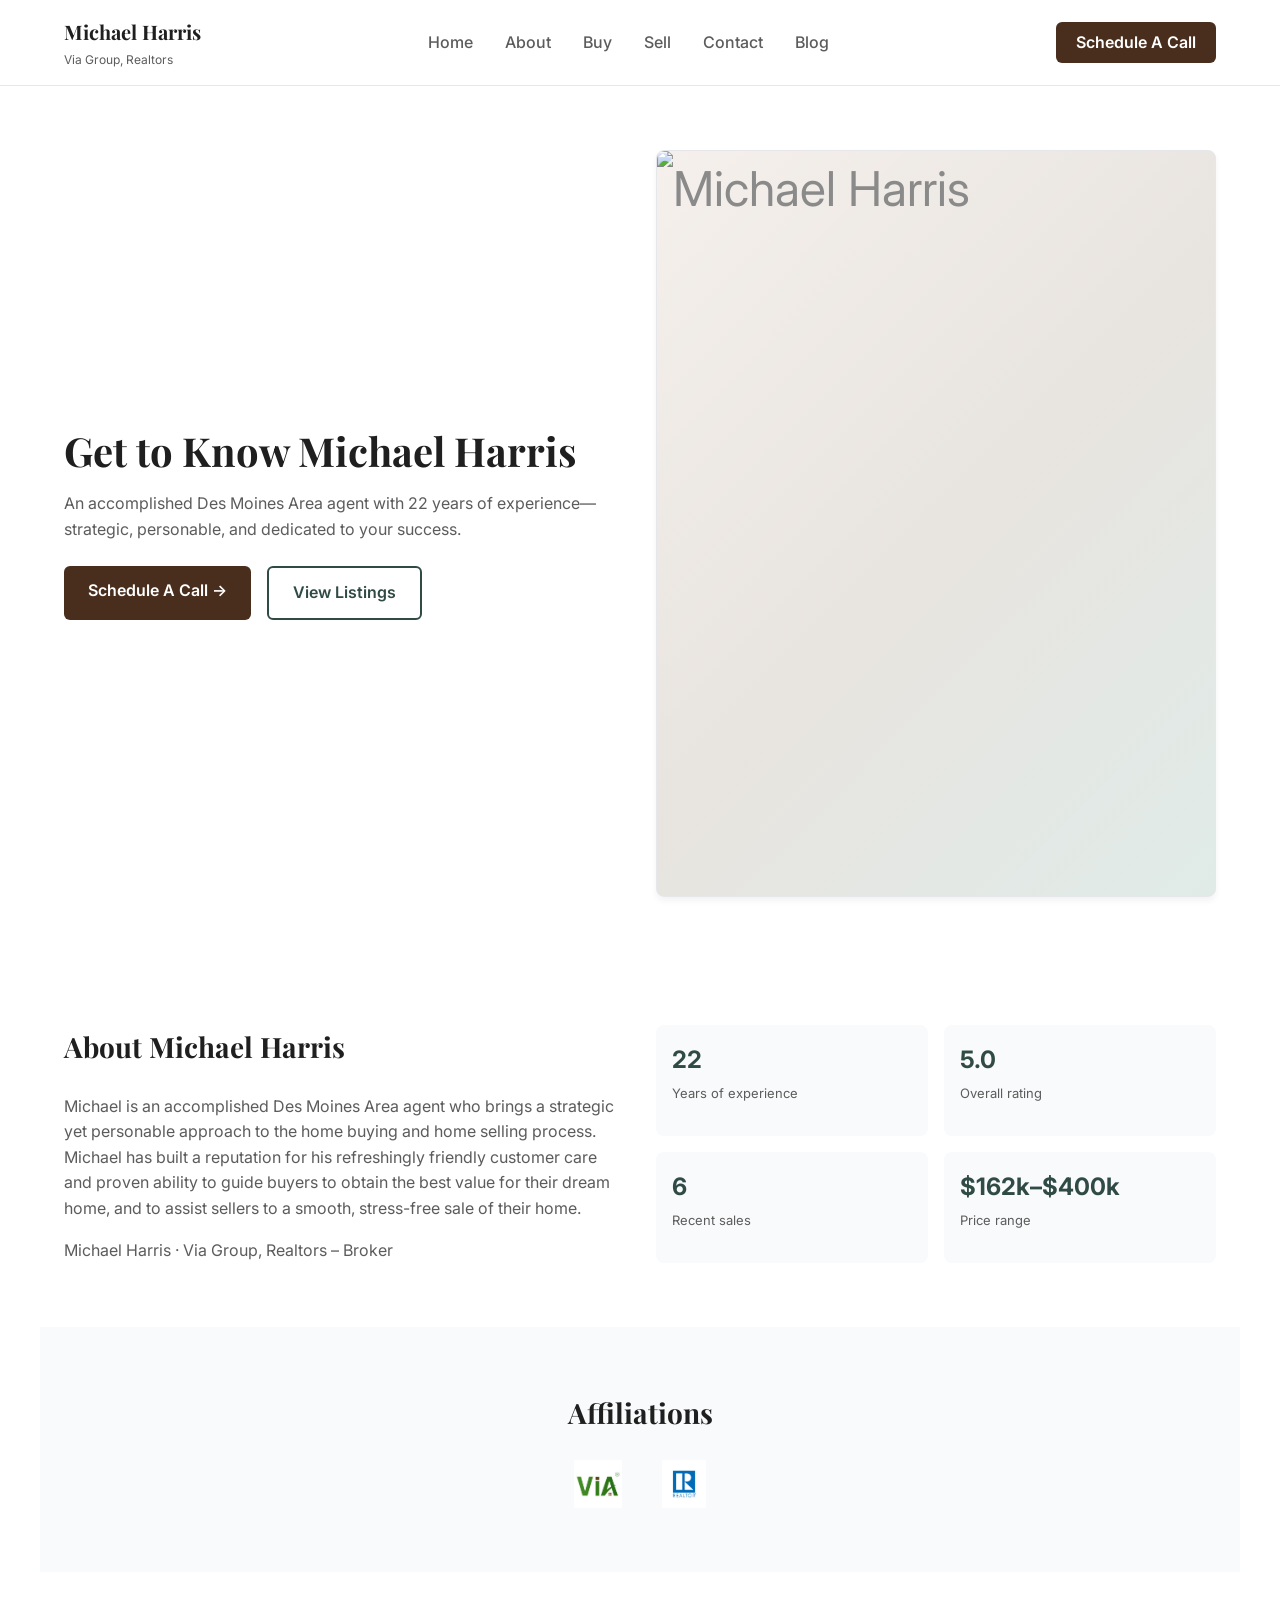
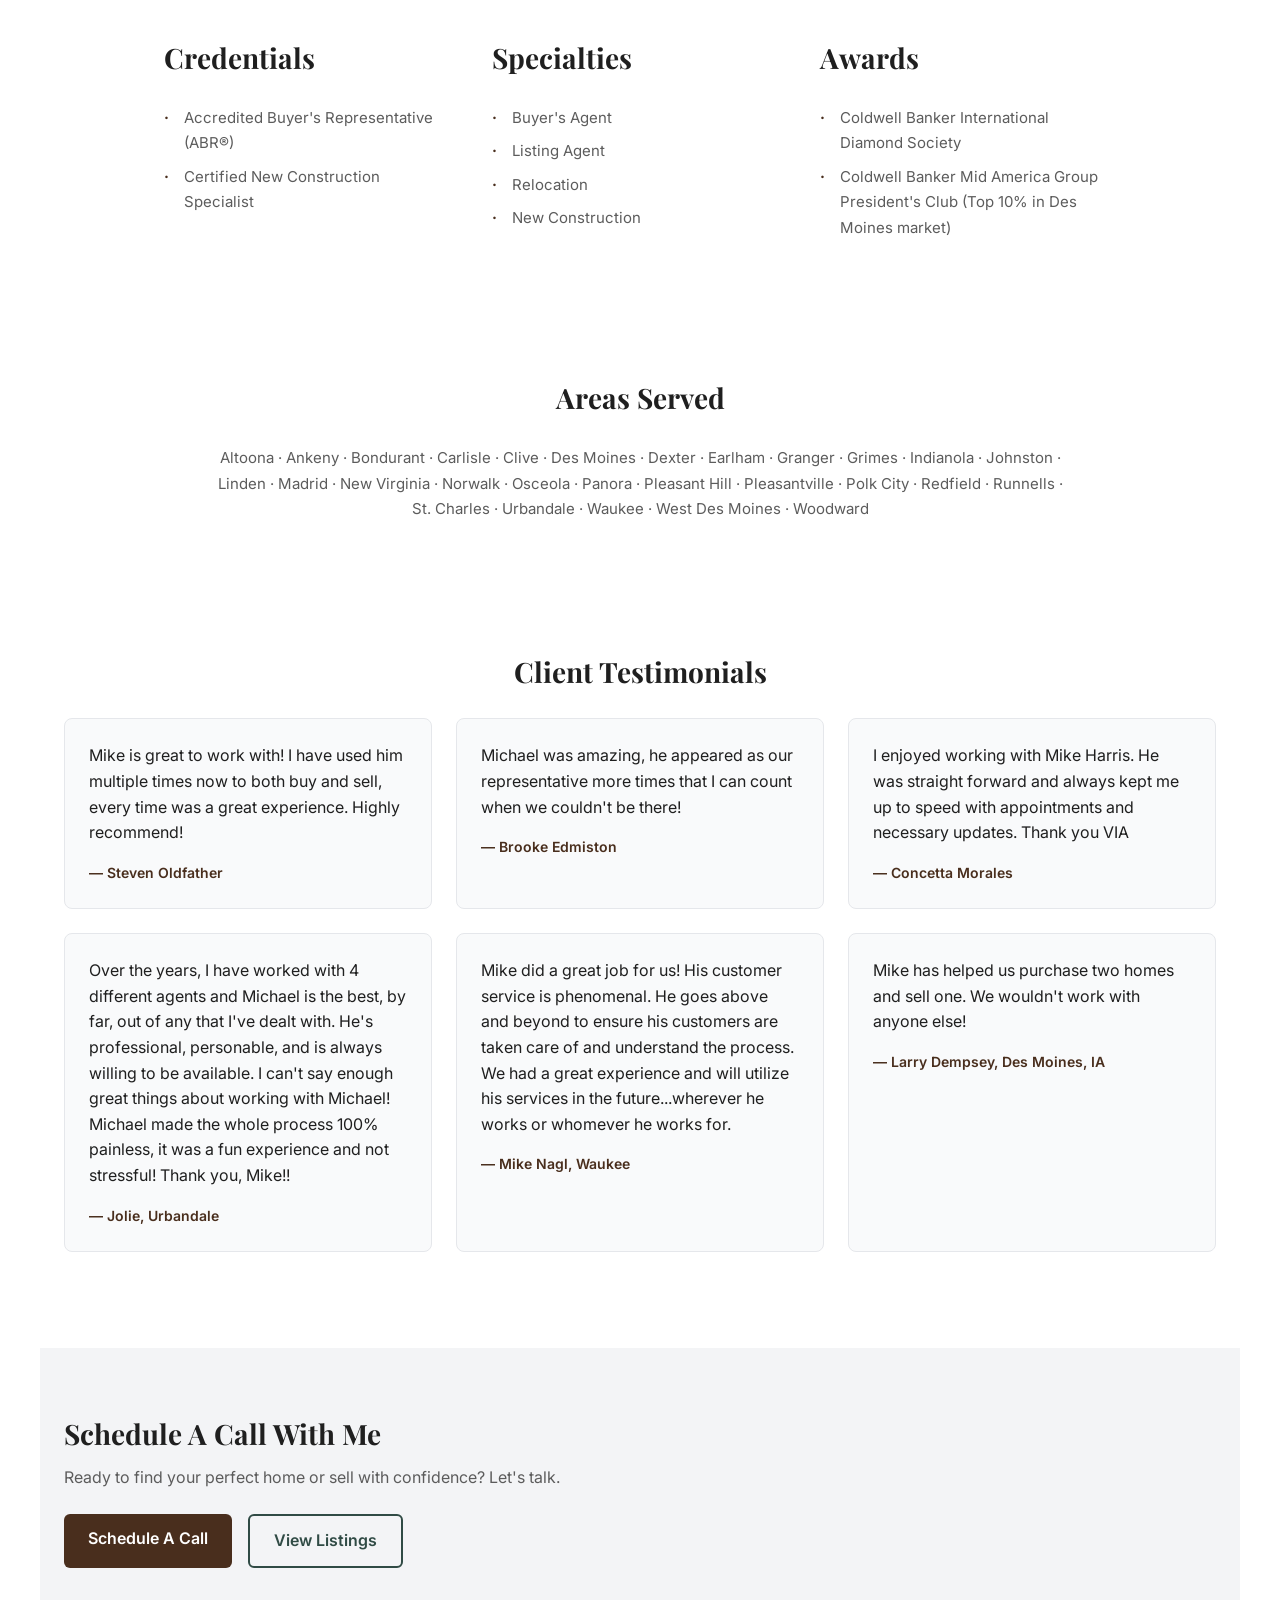
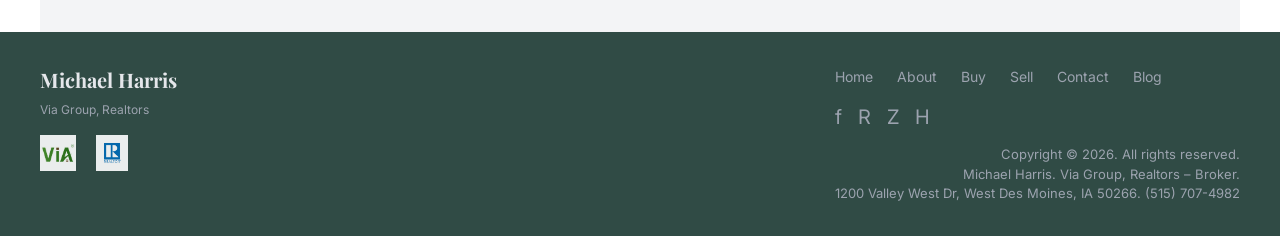
==== commit e22cca8e: "Use Via logo 1 and NAR logo 2 on all pages Made-with: Cursor" ====
--- a/about.html
+++ b/about.html
@@ -78,8 +78,8 @@
     <section style="padding: var(--section-spacing) 0; background: #f9fafb;">
       <h2 class="section-title" style="text-align: center;">Affiliations</h2>
       <div class="affiliations-logos">
-        <img src="images/via-group-logo.png" alt="Via Group, Realtors" loading="lazy" onerror="this.src='images/via-group-logo.jpg';this.onerror=null;">
-        <img src="images/nar-logo.png" alt="National Association of Realtors" loading="lazy" onerror="this.src='images/nar-logo.jpg';this.onerror=null;">
+        <img src="images/Vialogo1.jfif" alt="Via Group, Realtors" loading="lazy">
+        <img src="images/NARlogo2.jpg" alt="National Association of Realtors" loading="lazy">
       </div>
     </section>
 
@@ -171,8 +171,8 @@
         <div class="logo">Michael Harris</div>
         <div class="logo-tagline">Via Group, Realtors</div>
         <div class="footer-logos">
-          <img src="images/via-group-logo.png" alt="Via Group, Realtors" class="footer-logo" loading="lazy">
-          <img src="images/nar-logo.png" alt="National Association of Realtors" class="footer-logo" loading="lazy">
+          <img src="images/Vialogo1.jfif" alt="Via Group, Realtors" class="footer-logo" loading="lazy">
+          <img src="images/NARlogo2.jpg" alt="National Association of Realtors" class="footer-logo" loading="lazy">
         </div>
       </div>
       <div class="footer-right">
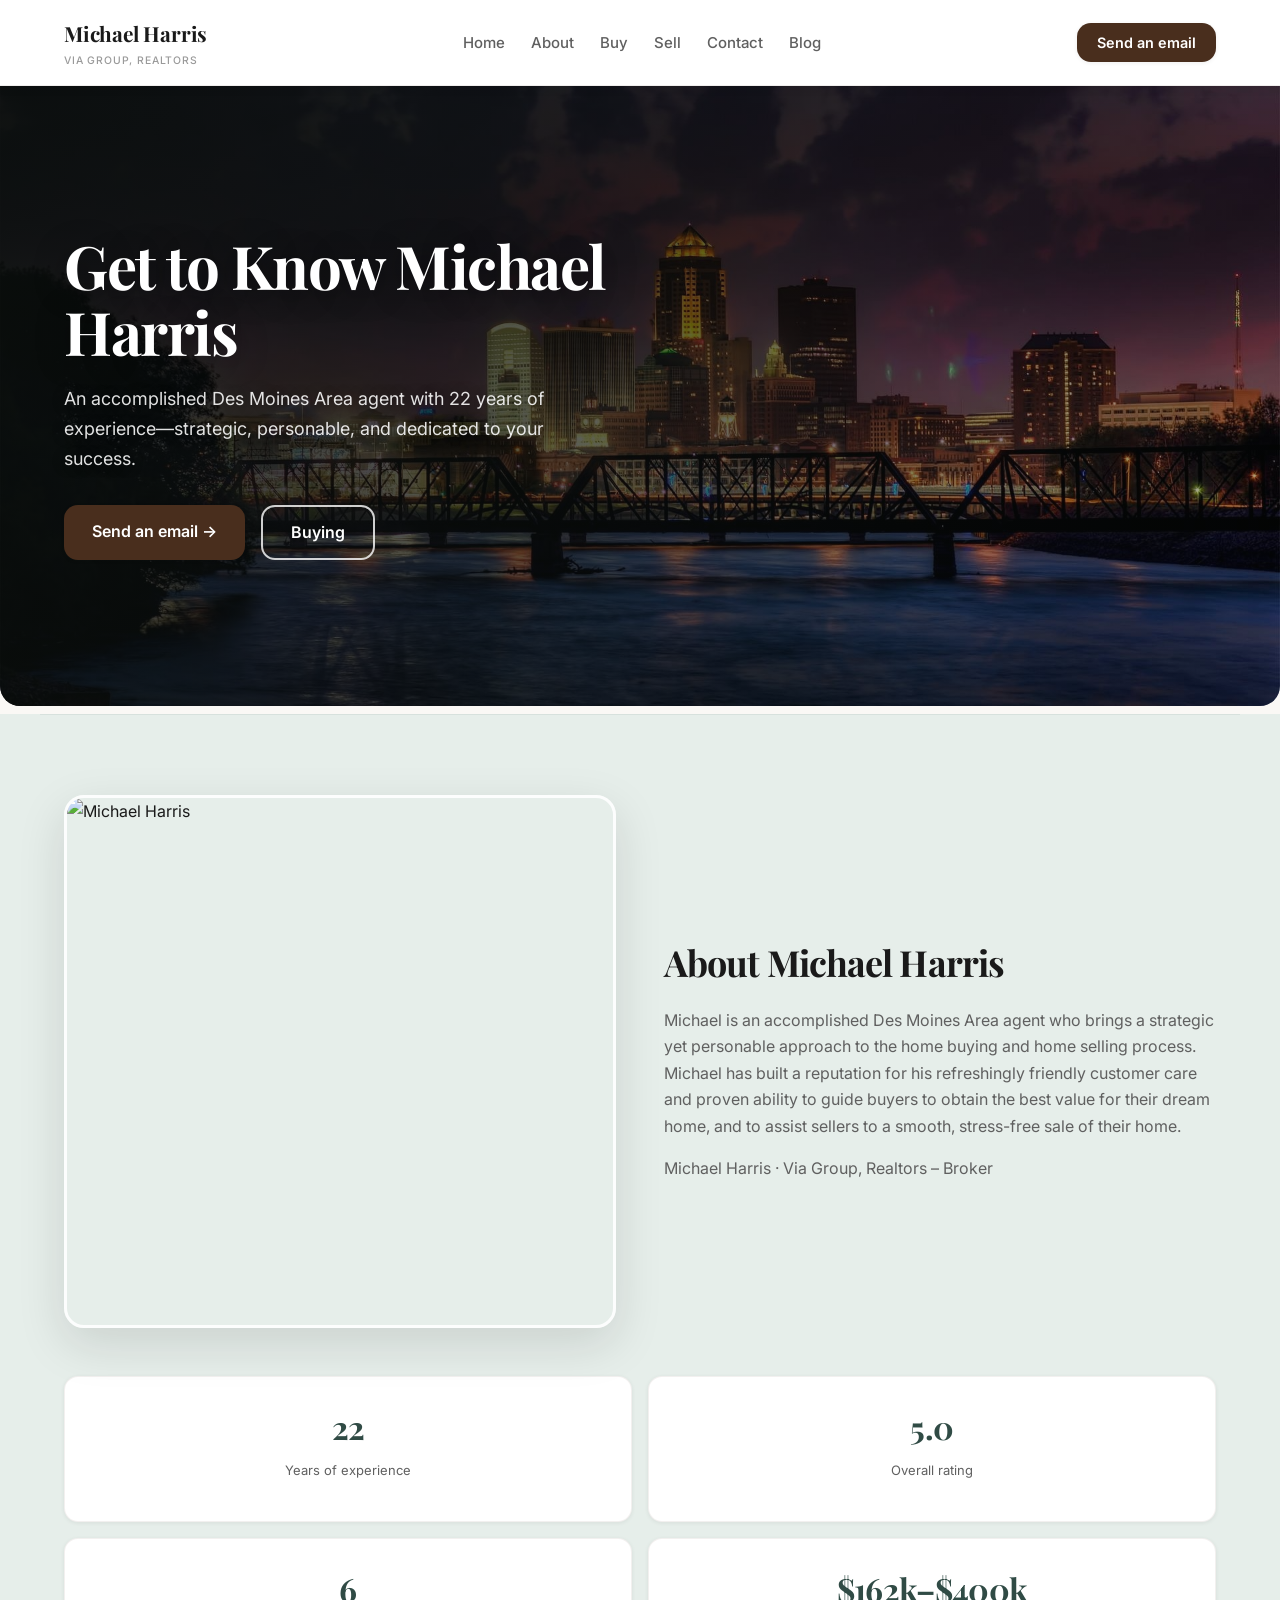
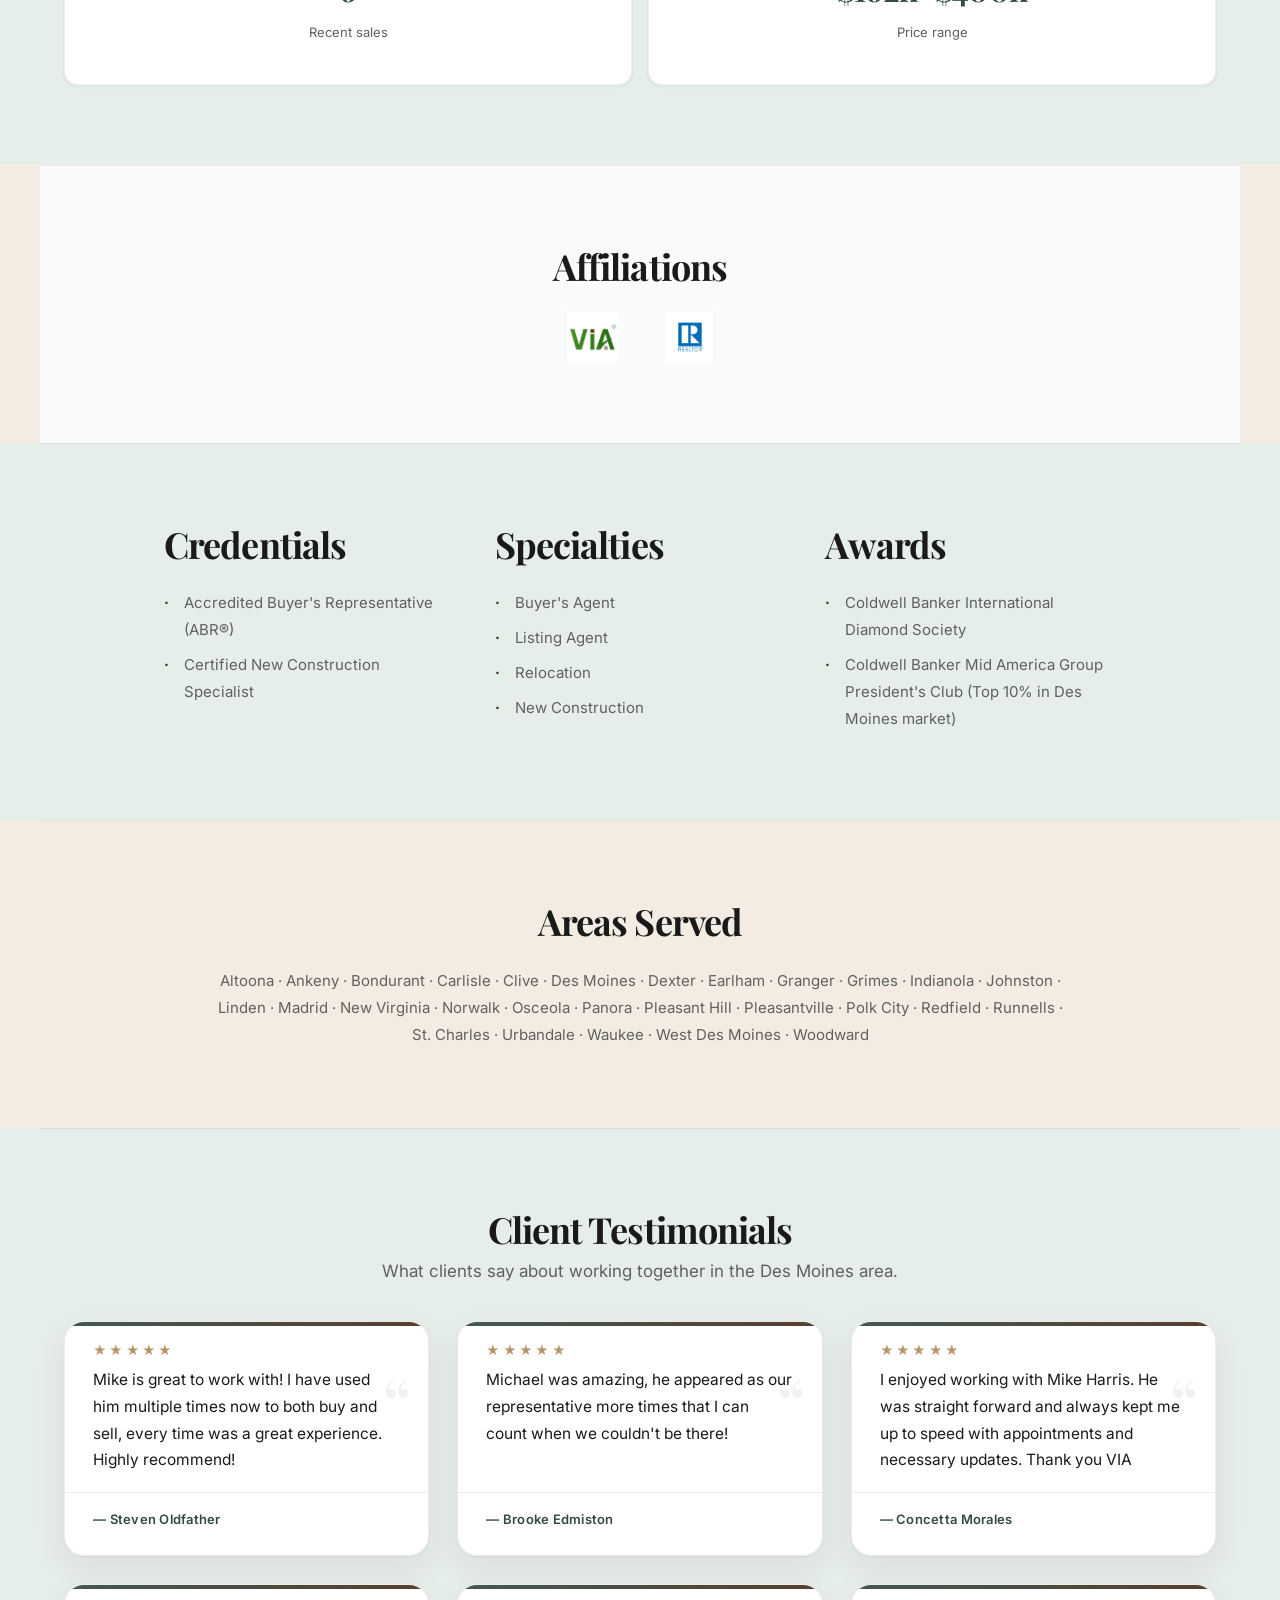
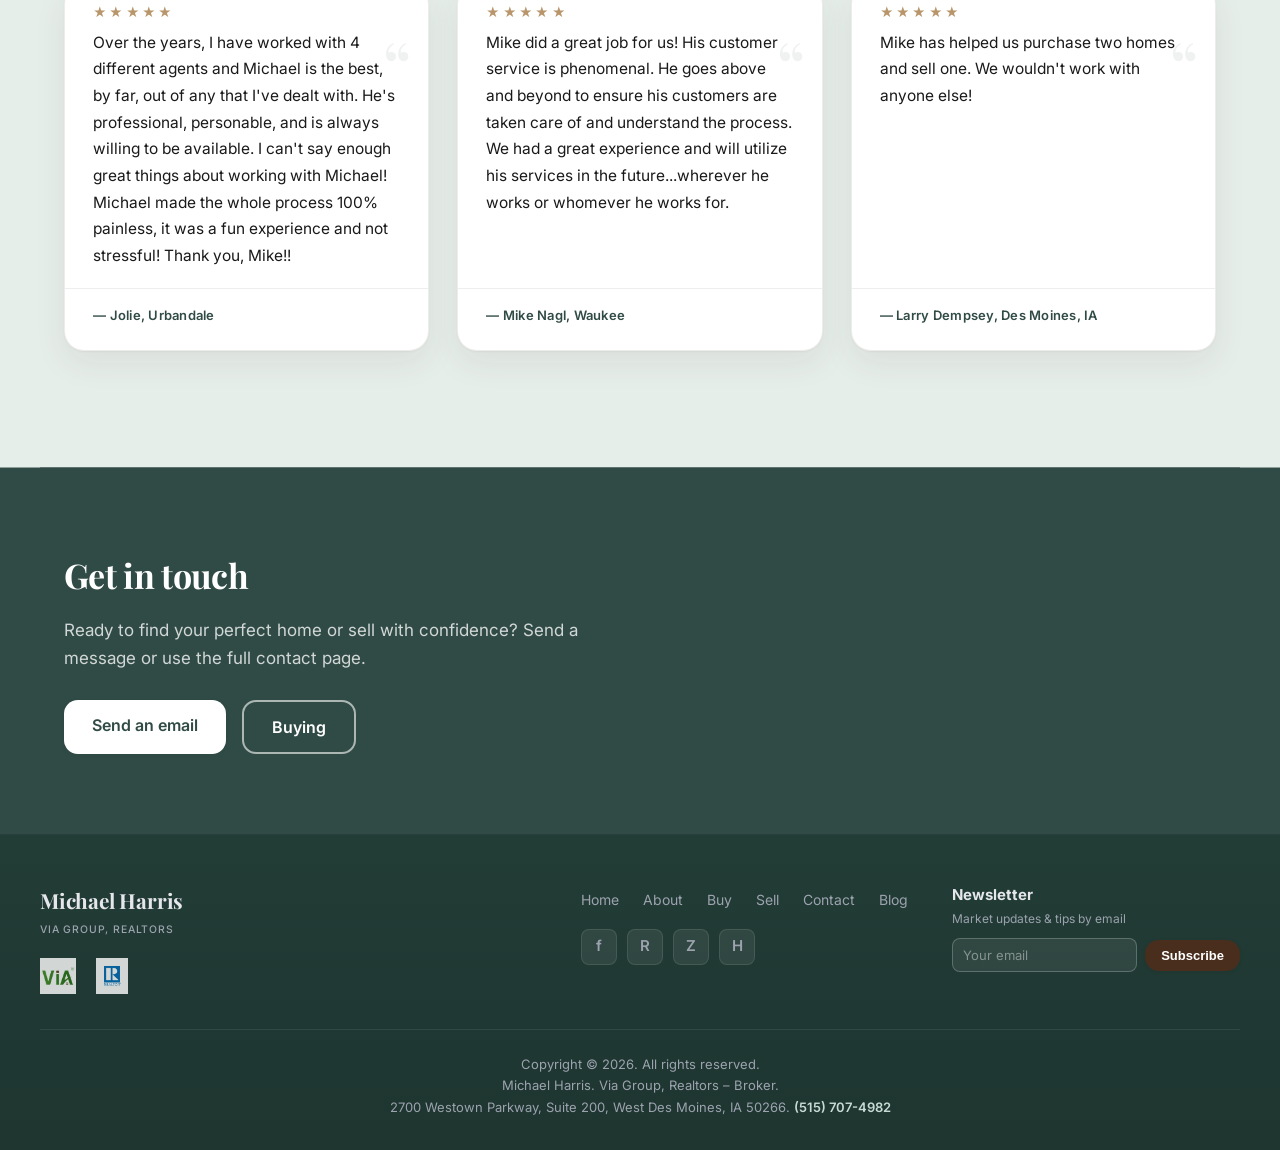
==== commit 94950a00: "Integrate Formspree, redesign footer, add blog pages and assets - Wire contact, modal, and newslette" ====
--- a/about.html
+++ b/about.html
@@ -4,10 +4,10 @@
   <meta charset="UTF-8">
   <meta name="viewport" content="width=device-width, initial-scale=1.0">
   <title>About | Michael Harris | Real Estate</title>
-  <link rel="stylesheet" href="css/styles.css">
   <link rel="preconnect" href="https://fonts.googleapis.com">
   <link rel="preconnect" href="https://fonts.gstatic.com" crossorigin>
   <link href="https://fonts.googleapis.com/css2?family=Inter:wght@400;500;600;700&family=Playfair+Display:wght@400;500;600;700&display=swap" rel="stylesheet">
+  <link rel="stylesheet" href="css/styles.css">
 </head>
 <body>
 
@@ -17,7 +17,7 @@
         <span class="logo">Michael Harris</span>
         <span class="logo-tagline">Via Group, Realtors</span>
       </div>
-      <ul class="nav-links">
+      <ul id="primary-nav" class="nav-links">
         <li><a href="index.html">Home</a></li>
         <li><a href="about.html">About</a></li>
         <li><a href="buy.html">Buy</a></li>
@@ -25,29 +25,34 @@
         <li><a href="contact.html">Contact</a></li>
         <li><a href="blog.html">Blog</a></li>
       </ul>
-      <a href="contact.html" class="btn-signup">Schedule A Call</a>
+      <div class="nav-end">
+        <button type="button" class="hamburger" aria-label="Open menu" aria-expanded="false" aria-controls="primary-nav">
+          <span aria-hidden="true"></span><span aria-hidden="true"></span><span aria-hidden="true"></span>
+        </button>
+        <a href="contact.html" class="btn-signup" data-contact-modal-open>Send an email</a>
+      </div>
     </nav>
   </header>
 
   <main>
     <!-- Hero -->
-    <section class="hero">
+    <section class="hero site-hero hero--about">
       <div class="hero-content">
         <h1>Get to Know Michael Harris</h1>
         <p>An accomplished Des Moines Area agent with 22 years of experience—strategic, personable, and dedicated to your success.</p>
         <div class="btn-group">
-          <a href="contact.html" class="btn btn-arrow">Schedule A Call</a>
-          <a href="buy.html" class="btn-outline">View Listings</a>
-        </div>
-      </div>
-      <div class="hero-image">
-        <img src="images/headshot.jpg" alt="Michael Harris" class="hero-headshot" onerror="this.src='images/headshot.jpeg';this.onerror=null;">
+          <a href="contact.html" class="btn btn-arrow" data-contact-modal-open>Send an email</a>
+          <a href="buy.html" class="btn-outline">Buying</a>
+        </div>
       </div>
     </section>
 
     <!-- About Michael -->
     <section>
-      <div class="about-section-inner">
+      <div class="about-section-inner about-page-intro">
+        <div class="about-headshot-wrap">
+          <img class="about-headshot-img" src="images/headshot.jpg" alt="Michael Harris" width="400" height="533" loading="lazy" onerror="this.onerror=null;this.src='images/headshot.jpeg';">
+        </div>
         <div class="about-bio-block">
           <h2 class="section-title">About Michael Harris</h2>
           <p>Michael is an accomplished Des Moines Area agent who brings a strategic yet personable approach to the home buying and home selling process. Michael has built a reputation for his refreshingly friendly customer care and proven ability to guide buyers to obtain the best value for their dream home, and to assist sellers to a smooth, stress-free sale of their home.</p>
@@ -119,45 +124,58 @@
     </section>
 
     <!-- Client Testimonials -->
-    <section>
-      <h2 class="section-title" style="text-align: center;">Client Testimonials</h2>
+    <section class="testimonials-section" aria-labelledby="about-testimonials-heading">
+      <h2 id="about-testimonials-heading" class="section-title section-title--center">Client Testimonials</h2>
+      <p class="testimonials-section__lead">What clients say about working together in the Des Moines area.</p>
       <div class="testimonials-grid">
-        <div class="testimonial-card">
+        <article class="testimonial-card">
+          <div class="testimonial-card__accent" aria-hidden="true"></div>
+          <p class="testimonial-card__stars" aria-hidden="true">★★★★★</p>
           <p class="testimonial-quote">Mike is great to work with! I have used him multiple times now to both buy and sell, every time was a great experience. Highly recommend!</p>
-          <p class="testimonial-author">— Steven Oldfather</p>
-        </div>
-        <div class="testimonial-card">
+          <cite class="testimonial-author">— Steven Oldfather</cite>
+        </article>
+        <article class="testimonial-card">
+          <div class="testimonial-card__accent" aria-hidden="true"></div>
+          <p class="testimonial-card__stars" aria-hidden="true">★★★★★</p>
           <p class="testimonial-quote">Michael was amazing, he appeared as our representative more times that I can count when we couldn't be there!</p>
-          <p class="testimonial-author">— Brooke Edmiston</p>
-        </div>
-        <div class="testimonial-card">
+          <cite class="testimonial-author">— Brooke Edmiston</cite>
+        </article>
+        <article class="testimonial-card">
+          <div class="testimonial-card__accent" aria-hidden="true"></div>
+          <p class="testimonial-card__stars" aria-hidden="true">★★★★★</p>
           <p class="testimonial-quote">I enjoyed working with Mike Harris. He was straight forward and always kept me up to speed with appointments and necessary updates. Thank you VIA</p>
-          <p class="testimonial-author">— Concetta Morales</p>
-        </div>
-        <div class="testimonial-card">
+          <cite class="testimonial-author">— Concetta Morales</cite>
+        </article>
+        <article class="testimonial-card">
+          <div class="testimonial-card__accent" aria-hidden="true"></div>
+          <p class="testimonial-card__stars" aria-hidden="true">★★★★★</p>
           <p class="testimonial-quote">Over the years, I have worked with 4 different agents and Michael is the best, by far, out of any that I've dealt with. He's professional, personable, and is always willing to be available. I can't say enough great things about working with Michael! Michael made the whole process 100% painless, it was a fun experience and not stressful! Thank you, Mike!!</p>
-          <p class="testimonial-author">— Jolie, Urbandale</p>
-        </div>
-        <div class="testimonial-card">
+          <cite class="testimonial-author">— Jolie, Urbandale</cite>
+        </article>
+        <article class="testimonial-card">
+          <div class="testimonial-card__accent" aria-hidden="true"></div>
+          <p class="testimonial-card__stars" aria-hidden="true">★★★★★</p>
           <p class="testimonial-quote">Mike did a great job for us! His customer service is phenomenal. He goes above and beyond to ensure his customers are taken care of and understand the process. We had a great experience and will utilize his services in the future...wherever he works or whomever he works for.</p>
-          <p class="testimonial-author">— Mike Nagl, Waukee</p>
-        </div>
-        <div class="testimonial-card">
+          <cite class="testimonial-author">— Mike Nagl, Waukee</cite>
+        </article>
+        <article class="testimonial-card">
+          <div class="testimonial-card__accent" aria-hidden="true"></div>
+          <p class="testimonial-card__stars" aria-hidden="true">★★★★★</p>
           <p class="testimonial-quote">Mike has helped us purchase two homes and sell one. We wouldn't work with anyone else!</p>
-          <p class="testimonial-author">— Larry Dempsey, Des Moines, IA</p>
-        </div>
-      </div>
-    </section>
-
-    <!-- Schedule A Call With Me -->
+          <cite class="testimonial-author">— Larry Dempsey, Des Moines, IA</cite>
+        </article>
+      </div>
+    </section>
+
+    <!-- Get in touch -->
     <section class="cta-section-left">
       <div class="cta-inner">
         <div>
-          <h2>Schedule A Call With Me</h2>
-          <p>Ready to find your perfect home or sell with confidence? Let's talk.</p>
+          <h2>Get in touch</h2>
+          <p>Ready to find your perfect home or sell with confidence? Send a message or use the full contact page.</p>
           <div class="btn-group">
-            <a href="contact.html" class="btn">Schedule A Call</a>
-            <a href="buy.html" class="btn-outline">View Listings</a>
+            <a href="contact.html" class="btn" data-contact-modal-open>Send an email</a>
+            <a href="buy.html" class="btn-outline">Buying</a>
           </div>
         </div>
         <div></div>
@@ -167,7 +185,7 @@
 
   <footer>
     <div class="footer-inner">
-      <div class="footer-left">
+      <div class="footer-brand">
         <div class="logo">Michael Harris</div>
         <div class="logo-tagline">Via Group, Realtors</div>
         <div class="footer-logos">
@@ -175,7 +193,7 @@
           <img src="images/NARlogo2.jpg" alt="National Association of Realtors" class="footer-logo" loading="lazy">
         </div>
       </div>
-      <div class="footer-right">
+      <nav class="footer-mid" aria-label="Footer">
         <ul class="footer-links">
           <li><a href="index.html">Home</a></li>
           <li><a href="about.html">About</a></li>
@@ -184,16 +202,33 @@
           <li><a href="contact.html">Contact</a></li>
           <li><a href="blog.html">Blog</a></li>
         </ul>
-        <div class="footer-social">
+        <div class="footer-social" aria-label="Social profiles">
           <a href="https://www.facebook.com/MichaelHarrisHomes" target="_blank" rel="noopener" aria-label="Facebook">f</a>
           <a href="https://www.realtor.com/realestateagents/56b3495d89a68901006cc687" target="_blank" rel="noopener" aria-label="Realtor.com Profile">R</a>
           <a href="https://www.zillow.com/profile/michael%20harris3" target="_blank" rel="noopener" aria-label="Zillow Profile">Z</a>
           <a href="https://www.homes.com/real-estate-agents/michael-harris/2wdrwqc/" target="_blank" rel="noopener" aria-label="Homes.com Profile">H</a>
         </div>
-        <p class="company-info">Copyright © 2026. All rights reserved.<br>Michael Harris. Via Group, Realtors – Broker.<br>1200 Valley West Dr, West Des Moines, IA 50266. (515) 707-4982</p>
+      </nav>
+      <div class="footer-newsletter" aria-labelledby="footer-newsletter-heading">
+        <p id="footer-newsletter-heading" class="footer-newsletter__title">Newsletter</p>
+        <p class="footer-newsletter__hint">Market updates &amp; tips by email</p>
+        <form class="footer-newsletter-form" action="https://formspree.io/f/xqegdjvw" method="POST">
+          <p data-fs-error="" class="footer-newsletter__fs-msg" role="alert"></p>
+          <p data-fs-success class="footer-newsletter__fs-msg" role="status" tabindex="-1"></p>
+          <div class="footer-newsletter__row">
+            <input type="email" name="email" required placeholder="Your email" autocomplete="email" aria-label="Email" data-fs-field>
+            <button type="submit" class="btn footer-newsletter__btn" data-fs-submit-btn>Subscribe</button>
+          </div>
+          <span class="footer-newsletter__field-error" data-fs-error="email" role="alert"></span>
+        </form>
+      </div>
+      <div class="footer-bottom">
+        <p class="company-info">Copyright © 2026. All rights reserved.<br>Michael Harris. Via Group, Realtors – Broker.<br>2700 Westown Parkway, Suite 200, West Des Moines, IA 50266. <a href="tel:+15157074982">(515) 707-4982</a></p>
       </div>
     </div>
   </footer>
 
+  <script src="https://unpkg.com/@formspree/ajax@1" defer></script>
+  <script src="js/script.js" defer></script>
 </body>
 </html>
--- a/css/styles.css
+++ b/css/styles.css
@@ -1,15 +1,41 @@
-/* Realtor Website - Color scheme: #1f1f1f, #492E1D, #304B45 | Playfair Display + Inter */
+/* Michael Harris — Real Estate */
 :root {
-  --dark: #1f1f1f;
+  --site-hero-height: 620px;
+  /* rem-only horizontal padding so zoom does not rescale padding like vw does */
+  --site-hero-padding-x: 1.75rem;
+  --dark: #1a1a1a;
   --accent: #492E1D;
   --accent-hover: #3d2618;
   --teal: #304B45;
-  --teal-hover: #263d38;
-  --gray: #5c5c5c;
-  --light-gray: #8a8a8a;
+  --teal-hover: #243b36;
+  --gray: #606060;
+  --light-gray: #9a9a9a;
   --white: #ffffff;
-  --footer-bg: #304B45;
-  --section-spacing: 4rem;
+  --surface: #faf8f5;
+  --section-band-warm: #f4ece2;
+  --section-band-cool: #e6eeea;
+  --footer-bg: #1e3530;
+  --section-spacing: 5rem;
+  --radius-sm: 0.5rem;
+  --radius-md: 0.875rem;
+  --radius-lg: 1.25rem;
+  --shadow-sm: 0 1px 4px rgba(26, 26, 26, 0.07);
+  --shadow-md: 0 6px 24px rgba(73, 46, 29, 0.1);
+  --shadow-lg: 0 16px 48px rgba(26, 26, 26, 0.13);
+  --transition: 0.22s ease;
+  --hero-overlay: linear-gradient(110deg, rgba(10, 14, 12, 0.92) 0%, rgba(10, 14, 12, 0.62) 55%, rgba(10, 14, 12, 0.28) 100%);
+}
+
+@media (min-width: 640px) {
+  :root {
+    --site-hero-padding-x: 2.5rem;
+  }
+}
+
+@media (min-width: 1024px) {
+  :root {
+    --site-hero-padding-x: 4rem;
+  }
 }
 
 * {
@@ -18,11 +44,17 @@
   padding: 0;
 }
 
+html {
+  scroll-behavior: smooth;
+}
+
 body {
   font-family: 'Inter', system-ui, -apple-system, sans-serif;
+  font-size: 1rem;
   color: var(--dark);
-  background: var(--white);
-  line-height: 1.6;
+  background: var(--surface);
+  line-height: 1.65;
+  -webkit-font-smoothing: antialiased;
 }
 
 h1, h2, h3, h4, h5, h6,
@@ -30,27 +62,24 @@
 .section-title,
 .hero-content h1,
 .cta-section-left .cta-inner h2,
-.cta-inner h2,
 .process-step h3,
-.team-member h3,
-.what-we-do-card h3,
-.listing-card h3,
 .valuation-form h3,
 .featured-blog-card h3,
 .newsletter-section h2,
-.move-center h3,
-.featured-post h3,
 .article-card h3 {
   font-family: 'Playfair Display', Georgia, serif;
 }
 
-/* Header */
+/* ── HEADER ────────────────────────────── */
 header {
   position: sticky;
   top: 0;
   z-index: 100;
-  background: var(--white);
-  border-bottom: 1px solid #e5e7eb;
+  background: rgba(255, 255, 255, 0.96);
+  backdrop-filter: blur(12px);
+  -webkit-backdrop-filter: blur(12px);
+  border-bottom: 1px solid rgba(73, 46, 29, 0.08);
+  box-shadow: 0 1px 12px rgba(26, 26, 26, 0.06);
 }
 
 .navbar {
@@ -60,40 +89,113 @@
   display: flex;
   align-items: center;
   justify-content: space-between;
+  gap: 1rem;
+  flex-wrap: wrap;
+  position: relative;
 }
 
 .logo-block {
   display: flex;
   flex-direction: column;
-  gap: 0.125rem;
+  gap: 0.1rem;
 }
 
 .logo {
   font-weight: 700;
-  font-size: 1.25rem;
+  font-size: 1.3rem;
   color: var(--dark);
+  letter-spacing: -0.01em;
 }
 
 .logo-tagline {
-  font-size: 0.75rem;
-  color: var(--gray);
-  font-weight: 400;
+  font-size: 0.65rem;
+  color: var(--light-gray);
+  font-weight: 500;
+  letter-spacing: 0.08em;
+  text-transform: uppercase;
 }
 
 .nav-links {
   display: flex;
   list-style: none;
-  gap: 2rem;
+  gap: 0.125rem;
 }
 
 .nav-links a {
   color: var(--gray);
   text-decoration: none;
   font-weight: 500;
+  font-size: 0.9375rem;
+  padding: 0.375rem 0.75rem;
+  border-radius: var(--radius-sm);
+  position: relative;
+  transition: color var(--transition);
+}
+
+.nav-links a::after {
+  content: '';
+  position: absolute;
+  bottom: 2px;
+  left: 0.75rem;
+  right: 0.75rem;
+  height: 2px;
+  background: var(--accent);
+  border-radius: 1px;
+  transform: scaleX(0);
+  transition: transform var(--transition);
 }
 
 .nav-links a:hover {
-  color: var(--dark);
+  color: var(--accent);
+}
+
+.nav-links a:hover::after {
+  transform: scaleX(1);
+}
+
+/* Hamburger */
+.hamburger {
+  display: none;
+  background: none;
+  border: 1.5px solid rgba(73, 46, 29, 0.18);
+  cursor: pointer;
+  padding: 0.4rem 0.5rem;
+  flex-direction: column;
+  gap: 4px;
+  align-items: center;
+  justify-content: center;
+  border-radius: var(--radius-sm);
+  transition: border-color var(--transition);
+}
+
+.hamburger:hover {
+  border-color: var(--accent);
+}
+
+.hamburger span {
+  display: block;
+  width: 20px;
+  height: 2px;
+  background: var(--dark);
+  border-radius: 2px;
+  transition: all 0.25s ease;
+}
+
+.hamburger.open span:nth-child(1) {
+  transform: translateY(6px) rotate(45deg);
+}
+.hamburger.open span:nth-child(2) {
+  opacity: 0;
+  transform: scaleX(0);
+}
+.hamburger.open span:nth-child(3) {
+  transform: translateY(-6px) rotate(-45deg);
+}
+
+.nav-end {
+  display: flex;
+  align-items: center;
+  gap: 0.75rem;
 }
 
 .btn-signup {
@@ -101,56 +203,75 @@
   padding: 0.5rem 1.25rem;
   background: var(--accent);
   color: var(--white) !important;
-  border-radius: 0.375rem;
+  border-radius: var(--radius-md);
   font-weight: 600;
+  font-size: 0.9rem;
   text-decoration: none;
   border: none;
   cursor: pointer;
+  white-space: nowrap;
+  transition: background var(--transition), box-shadow var(--transition), transform var(--transition);
+  box-shadow: var(--shadow-sm);
 }
 
 .btn-signup:hover {
   background: var(--accent-hover);
-}
-
-/* Outlined button */
+  box-shadow: 0 4px 16px rgba(73, 46, 29, 0.28);
+  transform: translateY(-1px);
+}
+
+/* ── BUTTONS ───────────────────────────── */
 .btn-outline {
   display: inline-block;
-  padding: 0.75rem 1.5rem;
+  padding: 0.75rem 1.75rem;
   background: transparent;
   color: var(--teal);
   border: 2px solid var(--teal);
-  border-radius: 0.375rem;
+  border-radius: var(--radius-md);
   font-weight: 600;
   text-decoration: none;
   cursor: pointer;
   font-size: 1rem;
+  transition: background var(--transition), color var(--transition), box-shadow var(--transition), transform var(--transition);
 }
 
 .btn-outline:hover {
   background: var(--teal);
   color: var(--white);
+  box-shadow: var(--shadow-md);
+  transform: translateY(-1px);
 }
 
 .btn-arrow::after {
   content: " →";
 }
 
-/* Buttons */
 .btn {
   display: inline-block;
-  padding: 0.75rem 1.5rem;
+  padding: 0.8rem 1.75rem;
   background: var(--accent);
   color: var(--white);
-  border-radius: 0.375rem;
+  border-radius: var(--radius-md);
   font-weight: 600;
   text-decoration: none;
   border: none;
   cursor: pointer;
   font-size: 1rem;
+  transition: background var(--transition), box-shadow var(--transition), transform var(--transition);
+  box-shadow: var(--shadow-sm);
 }
 
 .btn:hover {
   background: var(--accent-hover);
+  box-shadow: 0 6px 20px rgba(73, 46, 29, 0.3);
+  transform: translateY(-1px);
+}
+
+.btn:focus-visible,
+.btn-outline:focus-visible,
+.btn-signup:focus-visible {
+  outline: 2px solid var(--teal);
+  outline-offset: 3px;
 }
 
 .btn-group {
@@ -159,323 +280,546 @@
   flex-wrap: wrap;
 }
 
-/* Sections */
-section {
+/* ── MAIN / SECTIONS ───────────────────── */
+main {
+  overflow-x: hidden;
+}
+
+section:not(.hero) {
   max-width: 1200px;
   margin: 0 auto;
   padding: var(--section-spacing) 1.5rem;
 }
 
+main > section:nth-of-type(2n):not(.hero):not(.cta-section-left):not(.newsletter-section):not(.section-band-affiliations):not(.section-listings) {
+  background: var(--section-band-cool);
+  box-shadow: 0 0 0 100vmax var(--section-band-cool);
+  clip-path: inset(0 -100vmax);
+  border-top: 1px solid rgba(48, 75, 69, 0.08);
+}
+
+main > section:nth-of-type(2n + 1):not(.hero):not(.cta-section-left):not(.newsletter-section):not(.section-band-affiliations):not(.section-listings) {
+  background: var(--section-band-warm);
+  box-shadow: 0 0 0 100vmax var(--section-band-warm);
+  clip-path: inset(0 -100vmax);
+  border-top: 1px solid rgba(73, 46, 29, 0.07);
+}
+
 .section-title {
-  font-size: 1.75rem;
+  font-size: 2.25rem;
   font-weight: 700;
   margin-bottom: 1.5rem;
   color: var(--dark);
-}
-
-/* Hero */
-.hero {
-  display: grid;
-  grid-template-columns: 1fr 1fr;
-  gap: 2rem;
-  align-items: center;
-  padding: 4rem 1.5rem;
-  max-width: 1200px;
+  letter-spacing: -0.025em;
+  line-height: 1.15;
+}
+
+.section-title--center { text-align: center; }
+.section-label--center { text-align: center; }
+
+.section-intro {
+  text-align: center;
+  color: var(--gray);
+  margin-bottom: 2rem;
+}
+
+.section-intro--mb-sm { margin-bottom: 1.5rem; }
+
+.section-intro--narrow {
+  max-width: 520px;
+  margin-left: auto;
+  margin-right: auto;
+}
+
+.section-subtext {
+  color: var(--gray);
+  margin-bottom: 1.5rem;
+}
+
+.text-muted-paragraph {
+  color: var(--gray);
+  margin-bottom: 1rem;
+}
+
+main > section.section-band-affiliations {
+  padding: var(--section-spacing) 1.5rem;
+  background: #f7f9f8;
+  box-shadow: 0 0 0 100vmax #f7f9f8;
+  clip-path: inset(0 -100vmax);
+}
+
+main > section.section-listings {
+  padding: var(--section-spacing) 1.5rem;
+  background: linear-gradient(180deg, #eef4f2 0%, var(--surface) 72%);
+  box-shadow: 0 0 0 100vmax #eef4f2;
+  clip-path: inset(0 -100vmax);
+  border-top: 1px solid rgba(48, 75, 69, 0.1);
+}
+
+.section-listings .section-title {
+  margin-bottom: 0.5rem;
+}
+
+.listings-cta-grid {
+  display: flex;
+  flex-wrap: wrap;
+  justify-content: center;
+  align-items: stretch;
+  gap: 1.25rem;
+  max-width: 960px;
   margin: 0 auto;
-  min-height: 400px;
-}
-
-.hero-content h1 {
+}
+
+.listings-cta-card {
+  flex: 1 1 240px;
+  max-width: 300px;
+  display: flex;
+  flex-direction: column;
+  align-items: flex-start;
+  padding: 1.35rem 1.5rem;
+  background: var(--white);
+  border: 1px solid rgba(73, 46, 29, 0.1);
+  border-radius: var(--radius-md);
+  box-shadow: var(--shadow-sm);
+  text-decoration: none;
+  color: inherit;
+  transition:
+    border-color var(--transition),
+    box-shadow var(--transition),
+    transform var(--transition);
+}
+
+.listings-cta-card:hover {
+  border-color: rgba(48, 75, 69, 0.22);
+  box-shadow: var(--shadow-md);
+  transform: translateY(-2px);
+}
+
+.listings-cta-card__site {
+  font-size: 0.9375rem;
+  font-weight: 700;
+  color: var(--teal);
+  margin-bottom: 0.35rem;
+}
+
+.listings-cta-card__hint {
+  font-size: 0.8125rem;
+  color: var(--gray);
+  line-height: 1.5;
+  margin: 0 0 0.85rem;
+  flex: 1;
+}
+
+.listings-cta-card__go {
+  font-size: 0.8125rem;
+  font-weight: 600;
+  color: var(--accent);
+}
+
+.listings-cta-card:hover .listings-cta-card__go {
+  text-decoration: underline;
+}
+
+main > section.section-pad-y-only {
+  padding: var(--section-spacing) 0;
+}
+
+/* ── HERO ──────────────────────────────── */
+section.hero.site-hero {
+  position: relative;
+  isolation: isolate;
+  max-width: none !important;
+  width: 100% !important;
+  margin: 0 0 0.5rem !important;
+  padding: 0 var(--site-hero-padding-x) !important;
+  min-height: var(--site-hero-height) !important;
+  height: var(--site-hero-height) !important;
+  box-sizing: border-box !important;
+  display: grid !important;
+  align-items: center !important;
+  justify-items: start !important;
+  overflow: hidden !important;
+  border-radius: 0 0 var(--radius-lg) var(--radius-lg) !important;
+  background-color: #1e3530;
+  background-size: cover;
+  background-position: center;
+}
+
+section.hero.site-hero::before {
+  content: "";
+  position: absolute;
+  inset: 0;
+  background: var(--hero-overlay);
+  border-radius: inherit;
+  z-index: 0;
+}
+
+.site-hero.hero--home {
+  background-image: url(../images/home_hero.jpg);
+}
+.site-hero.hero--about   { background-image: url(../images/about_hero.jpg); }
+.site-hero.hero--buy     { background-image: url(../images/paulbr75-new-home-2416180_1920.jpg); }
+.site-hero.hero--sell    { background-image: url(../images/paulbr75-luxury-home-2409518_1920.jpg); }
+.site-hero.hero--contact { background-image: url(../images/pexels-house-1867187_1920.jpg); }
+.site-hero.hero--blog    { background-image: url(../images/pexels-house-1836070_1920.jpg); }
+
+section.hero.site-hero .hero-content {
+  position: relative;
+  z-index: 1;
+  max-width: 44rem;
+}
+
+section.hero.site-hero .hero-content p,
+section.hero.site-hero .hero-content .btn-group {
+  font-family: 'Inter', system-ui, -apple-system, sans-serif;
+}
+
+section.hero.site-hero .hero-content h1 {
+  font-family: 'Playfair Display', Georgia, serif;
   font-size: 2.5rem;
   font-weight: 700;
-  line-height: 1.2;
-  margin-bottom: 1rem;
-  color: var(--dark);
-}
-
-.hero-content p {
-  color: var(--gray);
-  margin-bottom: 1.5rem;
-}
-
-.hero-image {
-  aspect-ratio: 3/4;
-  background: linear-gradient(135deg, #f5f0eb 0%, #e8e4df 50%, #e0ebe8 100%);
-  display: flex;
-  align-items: center;
-  justify-content: center;
-  color: var(--light-gray);
-  font-size: 3rem;
-  border-radius: 0.5rem;
-  border: 1px solid #e5e7eb;
-  box-shadow: 0 4px 6px rgba(0,0,0,0.05);
-  overflow: hidden;
+  line-height: 1.1;
+  color: #fff;
+  letter-spacing: -0.025em;
+  margin-bottom: 1.25rem;
+  text-shadow: 0 2px 32px rgba(0, 0, 0, 0.45);
+}
+
+@media (min-width: 480px) {
+  section.hero.site-hero .hero-content h1 {
+    font-size: 3rem;
+  }
+}
+
+@media (min-width: 768px) {
+  section.hero.site-hero .hero-content h1 {
+    font-size: 3.5rem;
+  }
+}
+
+@media (min-width: 1100px) {
+  section.hero.site-hero .hero-content h1 {
+    font-size: 3.75rem;
+  }
+}
+
+section.hero.site-hero .hero-content p {
+  font-size: 1.125rem;
+  line-height: 1.65;
+  color: rgba(255, 255, 255, 0.88);
+  margin-bottom: 2rem;
+  max-width: 34rem;
+  text-shadow: 0 1px 16px rgba(0, 0, 0, 0.3);
+}
+
+.site-hero .btn-outline {
+  border-color: rgba(255, 255, 255, 0.8);
+  color: #fff;
+}
+
+.site-hero .btn-outline:hover {
+  background: rgba(255, 255, 255, 0.14);
+  color: #fff;
+  border-color: #fff;
+  box-shadow: 0 4px 20px rgba(0, 0, 0, 0.25);
+}
+
+/* ── ABOUT SECTION (HOME) ──────────────── */
+.about-section-inner--home {
+  grid-template-columns: minmax(200px, 280px) 1fr;
+  align-items: start;
+}
+
+.about-headshot-img {
+  width: 100%;
+  max-width: 300px;
+  margin: 0 auto;
+  aspect-ratio: 3 / 4;
+  object-fit: cover;
+  border-radius: var(--radius-lg);
+  box-shadow: var(--shadow-lg);
+  border: 3px solid rgba(255, 255, 255, 0.9);
+  display: block;
+}
+
+.about-page-intro {
+  grid-template-columns: minmax(200px, 280px) 1fr;
+  align-items: start;
+}
+
+.about-page-intro .about-stats-grid {
+  grid-column: 1 / -1;
+}
+
+.about-headshot-wrap {
   position: relative;
 }
 
-.hero-image .hero-headshot {
-  width: 100%;
-  height: 100%;
-  object-fit: cover;
-  display: block;
-  border-radius: 0.5rem;
-}
-
-.hero-image .hero-headshot-placeholder {
-  position: absolute;
-  inset: 0;
-  display: flex;
-  align-items: center;
-  justify-content: center;
-  background: linear-gradient(135deg, #f5f0eb 0%, #e8e4df 50%, #e0ebe8 100%);
-  color: var(--light-gray);
-  font-size: 1rem;
-  border-radius: 0.5rem;
-  font-family: 'Inter', sans-serif;
-}
-
-/* Trending Listings */
-.trending-divider {
-  text-align: center;
-  margin: 3rem 0 2rem;
-  position: relative;
-}
-
-.trending-divider::before {
-  content: "";
-  position: absolute;
-  left: 0;
-  right: 0;
-  top: 50%;
-  height: 1px;
-  background: #e5e7eb;
-}
-
-.trending-divider span {
-  position: relative;
-  background: var(--white);
-  padding: 0 1.5rem;
-  font-size: 0.75rem;
-  font-weight: 600;
-  letter-spacing: 0.1em;
-  color: var(--accent);
-  text-transform: uppercase;
-}
-
-/* IDX / MLS embed section */
-.idx-section {
-  padding: var(--section-spacing) 1.5rem;
-  max-width: var(--content-max-width, 1200px);
-  margin: 0 auto;
-}
-
-.idx-intro {
-  text-align: center;
-  color: var(--gray);
-  margin-bottom: 1.5rem;
-  max-width: 600px;
-  margin-left: auto;
-  margin-right: auto;
-}
-
-.idx-embed {
-  min-height: 400px;
-  width: 100%;
-}
-
-.idx-embed iframe {
-  width: 100%;
-  min-height: 600px;
-  border: 0;
-  border-radius: 0.5rem;
-}
-
-.idx-placeholder {
-  background: #f3f4f6;
-  border: 2px dashed #d1d5db;
-  border-radius: 0.5rem;
-  padding: 2rem;
-  color: var(--gray);
-  font-size: 0.9375rem;
-}
-
-.idx-placeholder ol {
-  text-align: left;
-  max-width: 560px;
-  margin: 1rem auto;
-  padding-left: 1.5rem;
-}
-
-.idx-placeholder code {
-  background: #e5e7eb;
-  padding: 0.15em 0.4em;
-  border-radius: 0.25rem;
-  font-size: 0.875em;
-}
-
-.idx-placeholder a {
-  color: var(--teal);
-}
-
-.listings-grid {
-  display: grid;
-  grid-template-columns: repeat(4, 1fr);
-  gap: 1.5rem;
-  margin-bottom: 1.5rem;
-}
-
-.listing-card .img-placeholder,
-.listing-card .listing-card-image-wrap {
-  margin-bottom: 0.75rem;
-  display: block;
-}
-
-.listing-card .listing-card-image-wrap {
-  aspect-ratio: 1;
-  border-radius: 0.5rem;
-  overflow: hidden;
-  background: #e5e7eb;
-}
-
-.listing-card-img {
-  width: 100%;
-  height: 100%;
-  object-fit: cover;
-  display: block;
-}
-
-.listing-card h3 {
-  font-size: 1rem;
-  margin-bottom: 0.5rem;
-  color: var(--dark);
-}
-
-.listing-card p {
-  font-size: 0.875rem;
-  color: var(--gray);
-  margin-bottom: 0.5rem;
-}
-
-.listing-card .more-info {
-  font-size: 0.875rem;
-  font-weight: 600;
-  color: var(--accent);
-  text-decoration: none;
-}
-
-.listing-card .more-info:hover {
-  text-decoration: underline;
-}
-
-.listing-card .more-info::after {
-  content: " →";
-}
-
-/* Testimonial / Caption section */
-.testimonial-caption-section {
-  text-align: center;
-  padding: var(--section-spacing) 1.5rem;
-}
-
-.testimonial-caption-section .caption {
-  font-size: 0.75rem;
-  font-weight: 600;
-  letter-spacing: 0.05em;
-  color: var(--gray);
-  margin-bottom: 1rem;
-  text-transform: uppercase;
-}
-
-.testimonial-caption-section .quote-text {
-  max-width: 700px;
-  margin: 0 auto 1.5rem;
-  font-size: 1.125rem;
-  color: var(--gray);
-  line-height: 1.6;
-}
-
-.testimonial-caption-images {
-  display: flex;
-  justify-content: center;
-  gap: 1rem;
-  margin-bottom: 1.5rem;
-  flex-wrap: wrap;
-}
-
-.testimonial-caption-images .img-placeholder {
-  width: 120px;
-  aspect-ratio: 1;
-  font-size: 1.5rem;
-}
-
-/* Testimonials grid (index + about) */
+.about-headshot-wrap .about-headshot-img {
+  max-width: 100%;
+}
+
+/* ── TESTIMONIALS ──────────────────────── */
 .testimonials-section {
   padding: var(--section-spacing) 1.5rem;
   text-align: center;
 }
 
+.testimonials-section > .section-title {
+  margin-bottom: 0.5rem;
+}
+
+.testimonials-section__lead {
+  max-width: 36rem;
+  margin: 0 auto 2.25rem;
+  color: var(--gray);
+  font-size: 1.0625rem;
+  line-height: 1.6;
+}
+
 .testimonials-grid {
   display: grid;
-  grid-template-columns: repeat(auto-fill, minmax(320px, 1fr));
-  gap: 1.5rem;
+  grid-template-columns: repeat(auto-fill, minmax(min(100%, 320px), 1fr));
+  gap: 1.75rem;
   max-width: 1200px;
-  margin: 0 auto 2rem;
+  margin: 0 auto 2.25rem;
+  text-align: left;
 }
 
 .testimonial-card {
-  background: #f9fafb;
-  padding: 1.5rem;
-  border-radius: 0.5rem;
+  --card-pad-x: 1.75rem;
+  display: flex;
+  flex-direction: column;
+  background: var(--white);
+  padding: 0 0 1.5rem;
+  border-radius: var(--radius-lg);
   text-align: left;
-  border: 1px solid #e5e7eb;
+  border: 1px solid rgba(73, 46, 29, 0.09);
+  box-shadow:
+    0 1px 2px rgba(26, 26, 26, 0.04),
+    0 12px 32px rgba(73, 46, 29, 0.08);
+  transition: box-shadow var(--transition), transform var(--transition), border-color var(--transition);
+  position: relative;
+  overflow: hidden;
+  height: 100%;
+}
+
+.testimonial-card__accent {
+  height: 4px;
+  width: 100%;
+  flex-shrink: 0;
+  background: linear-gradient(90deg, var(--teal) 0%, var(--accent) 100%);
+  opacity: 0.92;
+}
+
+.testimonial-card__stars {
+  margin: 0;
+  padding: 1.1rem var(--card-pad-x) 0;
+  font-size: 0.8125rem;
+  line-height: 1;
+  letter-spacing: 0.18em;
+  color: #b8956a;
+  text-shadow: 0 1px 0 rgba(255, 255, 255, 0.8);
+}
+
+.testimonial-card::after {
+  content: '\201C';
+  font-family: 'Playfair Display', Georgia, serif;
+  font-size: 4.5rem;
+  color: var(--teal);
+  opacity: 0.07;
+  line-height: 1;
+  position: absolute;
+  top: 2.75rem;
+  right: 1rem;
+  pointer-events: none;
+}
+
+.testimonial-card:hover {
+  box-shadow:
+    0 2px 4px rgba(26, 26, 26, 0.06),
+    0 20px 40px rgba(48, 75, 69, 0.12);
+  transform: translateY(-4px);
+  border-color: rgba(48, 75, 69, 0.14);
 }
 
 .testimonial-card .testimonial-quote {
-  font-size: 1rem;
+  font-size: 0.96875rem;
   color: var(--dark);
-  line-height: 1.6;
-  margin-bottom: 1rem;
+  line-height: 1.72;
+  margin: 0;
+  padding: 0.65rem var(--card-pad-x) 1.15rem;
+  flex: 1;
+  position: relative;
+  z-index: 1;
 }
 
 .testimonial-card .testimonial-author {
-  font-size: 0.875rem;
+  display: block;
+  font-size: 0.8125rem;
   font-weight: 600;
+  font-style: normal;
+  color: var(--teal);
+  margin: 0;
+  padding: 1rem var(--card-pad-x) 0;
+  border-top: 1px solid rgba(73, 46, 29, 0.08);
+  letter-spacing: 0.02em;
+  text-transform: none;
+}
+
+.testimonials-section__cta {
+  margin-top: 0.25rem;
+}
+
+/* ── HOME: decorative house above CTA ───── */
+.home-house-accent {
+  display: flex;
+  justify-content: center;
+  align-items: flex-end;
+  padding: 2.75rem 1.5rem 2rem;
+  background: linear-gradient(180deg, var(--surface) 0%, var(--section-band-cool) 55%, rgba(48, 75, 69, 0.12) 100%);
+}
+
+.home-house-accent__svg {
+  display: block;
+  overflow: visible;
+  transform-origin: 50% 100%;
+  animation: home-house-float 4.8s ease-in-out infinite;
+}
+
+.home-house-accent__roof {
+  fill: var(--teal);
+}
+
+.home-house-accent__body {
+  fill: var(--accent);
+}
+
+.home-house-accent__chimney {
+  fill: var(--accent-hover);
+}
+
+.home-house-accent__door {
+  fill: rgba(255, 255, 255, 0.38);
+}
+
+.home-house-accent__window {
+  fill: #e8d9c8;
+  animation: home-house-window 3.2s ease-in-out infinite;
+}
+
+.home-house-accent__window--r {
+  animation-delay: 1.1s;
+}
+
+@keyframes home-house-float {
+  0%,
+  100% {
+    transform: translateY(0) rotate(0deg);
+  }
+  35% {
+    transform: translateY(-7px) rotate(-1.2deg);
+  }
+  70% {
+    transform: translateY(-3px) rotate(0.8deg);
+  }
+}
+
+@keyframes home-house-window {
+  0%,
+  100% {
+    opacity: 0.5;
+    fill: #d4c4b0;
+  }
+  50% {
+    opacity: 1;
+    fill: #f6ecdd;
+  }
+}
+
+@media (prefers-reduced-motion: reduce) {
+  .home-house-accent__svg,
+  .home-house-accent__window {
+    animation: none;
+  }
+
+  .home-house-accent__window {
+    opacity: 0.9;
+    fill: #f0e4d4;
+  }
+}
+
+/* ── CTA SECTION ───────────────────────── */
+.cta-section-left {
+  background: var(--teal);
+  box-shadow: 0 0 0 100vmax var(--teal);
+  clip-path: inset(0 -100vmax);
+  padding: var(--section-spacing) 1.5rem;
+}
+
+.cta-section-left .cta-inner {
+  max-width: 36rem;
+  margin: 0;
+  text-align: left;
+}
+
+.cta-section-left .cta-inner h2 {
+  font-size: 2.125rem;
+  margin-bottom: 0.75rem;
+  color: var(--white);
+  letter-spacing: -0.02em;
+}
+
+.cta-section-left .cta-inner p {
+  color: rgba(255, 255, 255, 0.78);
+  margin-bottom: 1.75rem;
+  font-size: 1.0625rem;
+}
+
+.cta-section-left .btn {
+  background: var(--white);
+  color: var(--teal);
+}
+
+.cta-section-left .btn:hover {
+  background: var(--section-band-warm);
   color: var(--accent);
-  margin: 0;
-}
-
-/* CTA Section - left-aligned with two buttons */
-.cta-section-left {
-  background: #f3f4f6;
-  padding: var(--section-spacing) 1.5rem;
-}
-
-.cta-section-left .cta-inner {
+  box-shadow: 0 6px 20px rgba(0, 0, 0, 0.2);
+}
+
+.cta-section-left .btn-outline {
+  border-color: rgba(255, 255, 255, 0.6);
+  color: var(--white);
+}
+
+.cta-section-left .btn-outline:hover {
+  background: rgba(255, 255, 255, 0.12);
+  color: var(--white);
+  border-color: var(--white);
+}
+
+/* ── FOOTER ────────────────────────────── */
+footer {
+  background: linear-gradient(180deg, #223c36 0%, var(--footer-bg) 100%);
+  color: #d1d5db;
+  padding: 3rem 1.5rem 2rem;
+  border-top: 1px solid rgba(255, 255, 255, 0.05);
+}
+
+.footer-inner {
   max-width: 1200px;
   margin: 0 auto;
   display: grid;
-  grid-template-columns: 1fr 1fr;
-  gap: 2rem;
-  align-items: center;
-  text-align: left;
-}
-
-.cta-section-left .cta-inner h2 {
-  font-size: 1.75rem;
-  margin-bottom: 0.5rem;
-}
-
-.cta-section-left .cta-inner p {
-  color: var(--gray);
-  margin-bottom: 1.5rem;
-}
-
-/* Footer - logo left, nav + social + copyright + company right */
-.footer-left .logo {
+  grid-template-columns: minmax(0, 1.15fr) auto minmax(12.5rem, 18rem);
+  gap: 2rem 2.75rem;
+  align-items: start;
+}
+
+.footer-brand .logo {
   color: #e5e7eb;
 }
 
-.footer-left .logo-tagline {
+.footer-brand .logo-tagline {
   color: #9ca3af;
   margin-top: 0.25rem;
 }
@@ -484,7 +828,7 @@
   display: flex;
   align-items: center;
   gap: 1.25rem;
-  margin-top: 1rem;
+  margin-top: 1.25rem;
   flex-wrap: wrap;
 }
 
@@ -493,7 +837,8 @@
   width: auto;
   max-width: 120px;
   object-fit: contain;
-  opacity: 0.9;
+  opacity: 0.8;
+  transition: opacity var(--transition);
 }
 
 .footer-logo:hover {
@@ -504,87 +849,209 @@
   display: flex;
   align-items: center;
   justify-content: center;
-  gap: 2.5rem;
+  gap: 3rem;
   flex-wrap: wrap;
-  margin-top: 1rem;
+  margin-top: 1.5rem;
 }
 
 .affiliations-logos img {
-  height: 48px;
+  height: 52px;
   width: auto;
-  max-width: 160px;
+  max-width: 180px;
   object-fit: contain;
 }
 
-.footer-right {
-  text-align: right;
-}
-
-.footer-right .footer-links {
-  margin-bottom: 0.75rem;
-}
-
-.footer-right .footer-social {
-  margin-bottom: 0.75rem;
-}
-
-.footer-right .company-info {
+.footer-mid {
+  display: flex;
+  flex-direction: column;
+  align-items: flex-start;
+  gap: 1rem;
+  padding-top: 0.2rem;
+}
+
+.footer-links {
+  display: flex;
+  gap: 1.25rem 1.5rem;
+  list-style: none;
+  flex-wrap: wrap;
+  margin: 0;
+  padding: 0;
+  justify-content: flex-start;
+}
+
+.footer-links a {
+  color: #9ca3af;
+  text-decoration: none;
+  font-size: 0.875rem;
+  transition: color var(--transition);
+}
+
+.footer-links a:hover {
+  color: var(--white);
+}
+
+.footer-social {
+  display: flex;
+  gap: 0.625rem;
+}
+
+.footer-social a {
+  color: #9ca3af;
+  text-decoration: none;
+  font-size: 0.9375rem;
+  font-weight: 600;
+  transition: color var(--transition), background var(--transition);
+  display: inline-flex;
+  align-items: center;
+  justify-content: center;
+  width: 2.25rem;
+  height: 2.25rem;
+  border-radius: var(--radius-sm);
+  background: rgba(255, 255, 255, 0.07);
+  border: 1px solid rgba(255, 255, 255, 0.1);
+}
+
+.footer-social a:hover {
+  color: var(--white);
+  background: rgba(255, 255, 255, 0.14);
+  border-color: rgba(255, 255, 255, 0.22);
+}
+
+.footer-newsletter {
+  text-align: left;
+  margin: 0;
+  max-width: none;
+}
+
+.footer-newsletter__title {
+  font-size: 0.9375rem;
+  font-weight: 700;
+  color: #e5e7eb;
+  margin: 0 0 0.2rem;
+}
+
+.footer-newsletter__hint {
+  font-size: 0.75rem;
+  color: #9ca3af;
+  margin: 0 0 0.65rem;
+  line-height: 1.4;
+}
+
+.footer-newsletter-form {
+  display: flex;
+  flex-direction: column;
+  gap: 0.45rem;
+  align-items: stretch;
+}
+
+.footer-newsletter__row {
+  display: flex;
+  flex-wrap: nowrap;
+  gap: 0.5rem;
+  align-items: center;
+}
+
+.footer-newsletter__row input {
+  flex: 1;
+  min-width: 0;
+  padding: 0.5rem 0.65rem;
+  border: 1px solid rgba(255, 255, 255, 0.22);
+  border-radius: var(--radius-sm);
+  background: rgba(255, 255, 255, 0.07);
+  color: var(--white);
+  font-family: inherit;
+  font-size: 0.8125rem;
+  transition: border-color var(--transition);
+}
+
+.footer-newsletter__row input::placeholder {
+  color: rgba(255, 255, 255, 0.42);
+}
+
+.footer-newsletter__row input:focus {
+  outline: none;
+  border-color: rgba(255, 255, 255, 0.5);
+}
+
+.footer-newsletter__btn {
+  padding: 0.5rem 1rem;
+  font-size: 0.8125rem;
+}
+
+.footer-newsletter__fs-msg {
+  flex: 1 1 100%;
+  margin: 0 0 0.35rem;
+  padding: 0.45rem 0.55rem;
+  border-radius: var(--radius-sm);
+  font-size: 0.75rem;
+  line-height: 1.4;
+  outline: none;
+}
+
+.footer-newsletter__fs-msg[data-fs-error=""][data-fs-active] {
+  background: rgba(248, 113, 113, 0.15);
+  border: 1px solid rgba(252, 165, 165, 0.35);
+  color: #fecaca;
+}
+
+.footer-newsletter__fs-msg[data-fs-success][data-fs-active] {
+  background: rgba(48, 75, 69, 0.35);
+  border: 1px solid rgba(134, 239, 172, 0.25);
+  color: #ecfdf5;
+}
+
+.footer-newsletter__field-error[data-fs-active] {
+  flex: 1 1 100%;
+  font-size: 0.6875rem;
+  color: #fecaca;
+  margin: 0;
+}
+
+.footer-bottom {
+  grid-column: 1 / -1;
+  padding-top: 1.5rem;
+  margin-top: 0.15rem;
+  border-top: 1px solid rgba(255, 255, 255, 0.08);
+  text-align: center;
+}
+
+.footer-bottom .company-info {
   font-size: 0.8125rem;
   color: #9ca3af;
-  line-height: 1.5;
-}
-
-/* Placeholders */
+  line-height: 1.65;
+  margin: 0 auto;
+  max-width: 42rem;
+}
+
+.footer-bottom .company-info a {
+  color: #c8dad4;
+  text-decoration: none;
+  font-weight: 600;
+}
+
+.footer-bottom .company-info a:hover {
+  color: var(--white);
+  text-decoration: underline;
+}
+
+/* ── PLACEHOLDERS ──────────────────────── */
 .img-placeholder {
   aspect-ratio: 1;
-  background: #e5e7eb;
+  background: linear-gradient(135deg, #ebe8e0 0%, #e0e0e0 100%);
   display: flex;
   align-items: center;
   justify-content: center;
   color: var(--light-gray);
   font-size: 2rem;
-  border-radius: 0.5rem;
-}
-
-.video-placeholder {
-  aspect-ratio: 16/10;
-  background: #e5e7eb;
-  display: flex;
-  align-items: center;
-  justify-content: center;
-  color: var(--light-gray);
-  font-size: 3rem;
-  border-radius: 0.5rem;
-}
-
-/* What We Do - 4 blocks */
-.what-we-do-grid {
-  display: grid;
-  grid-template-columns: repeat(4, 1fr);
-  gap: 1.5rem;
-  margin-bottom: 1.5rem;
-}
-
-.what-we-do-card {
-  text-align: center;
-}
-
-.what-we-do-card h3 {
-  font-size: 1rem;
-  margin: 0.75rem 0 0.5rem;
-  color: var(--dark);
-}
-
-.what-we-do-card p {
-  font-size: 0.875rem;
-  color: var(--gray);
-}
-
-/* About section - video + text */
+  border-radius: var(--radius-md);
+  border: 1px solid rgba(73, 46, 29, 0.06);
+}
+
+/* ── ABOUT / BIO GRIDS ─────────────────── */
 .about-section-inner {
   display: grid;
   grid-template-columns: 1fr 1fr;
-  gap: 2rem;
+  gap: 3rem;
   align-items: center;
 }
 
@@ -606,7 +1073,7 @@
 .about-details-inner {
   display: grid;
   grid-template-columns: repeat(auto-fit, minmax(240px, 1fr));
-  gap: 2rem;
+  gap: 2.5rem;
   max-width: 1000px;
   margin: 0 auto;
   padding: 0 1.5rem;
@@ -622,7 +1089,7 @@
   margin: 0;
   color: var(--gray);
   font-size: 0.9375rem;
-  line-height: 1.7;
+  line-height: 1.8;
 }
 
 .about-list li {
@@ -645,268 +1112,82 @@
   padding: 0 1.5rem;
   font-size: 0.9375rem;
   color: var(--gray);
-  line-height: 1.7;
+  line-height: 1.8;
   text-align: center;
 }
 
-/* Testimonials */
-.testimonial-single {
-  max-width: 800px;
-  margin: 0 auto;
-}
-
-.testimonial-single blockquote {
-  font-size: 1.25rem;
-  color: var(--gray);
-  margin-bottom: 1.5rem;
-  padding: 1rem 0;
-}
-
-.testimonial-single .author {
-  display: flex;
-  align-items: center;
-  gap: 1rem;
-}
-
-.testimonial-grid {
-  display: grid;
-  grid-template-columns: repeat(2, 1fr);
-  gap: 1.5rem;
-}
-
-.testimonial-grid .img-placeholder {
-  margin-bottom: 0.5rem;
-}
-
-.testimonial-grid p {
-  font-size: 0.875rem;
-  color: var(--gray);
-}
-
-/* Team - circles */
-.team-grid {
-  display: grid;
-  grid-template-columns: repeat(4, 1fr);
-  gap: 1.5rem;
-  text-align: center;
-}
-
-.team-member .avatar {
-  width: 120px;
-  height: 120px;
-  border-radius: 50%;
-  background: #e5e7eb;
-  margin: 0 auto 0.75rem;
-  display: flex;
-  align-items: center;
-  justify-content: center;
-  color: var(--light-gray);
-  font-size: 2rem;
-}
-
-.team-member h3 {
-  font-size: 1rem;
-  margin-bottom: 0.25rem;
-}
-
-.team-member p {
-  font-size: 0.875rem;
-  color: var(--gray);
-}
-
-/* Process steps - 6 steps in 2 rows */
+/* ── PROCESS STEPS ─────────────────────── */
 .process-grid {
   display: grid;
   grid-template-columns: repeat(3, 1fr);
-  gap: 2rem;
+  gap: 1.5rem;
+}
+
+.process-step {
+  background: var(--white);
+  padding: 2rem 1.75rem;
+  border-radius: var(--radius-lg);
+  border: 1px solid rgba(73, 46, 29, 0.07);
+  box-shadow: var(--shadow-sm);
+  transition: box-shadow var(--transition), transform var(--transition);
+}
+
+.process-step:hover {
+  box-shadow: var(--shadow-md);
+  transform: translateY(-3px);
 }
 
 .process-step .step-num {
-  font-size: 1.5rem;
-  font-weight: 700;
+  font-size: 2.75rem;
+  font-weight: 800;
   color: var(--accent);
-  margin-bottom: 0.5rem;
+  opacity: 0.45;
+  margin-bottom: 0.75rem;
+  line-height: 1;
+  font-family: 'Playfair Display', Georgia, serif;
 }
 
 .process-step h3 {
-  font-size: 1rem;
-  margin-bottom: 0.5rem;
+  font-size: 1.0625rem;
+  margin-bottom: 0.625rem;
+  color: var(--dark);
 }
 
 .process-step p {
-  font-size: 0.875rem;
-  color: var(--gray);
-}
-
-/* CTA Section - Schedule A Call */
-.cta-section {
-  background: #f3f4f6;
-  padding: var(--section-spacing) 1.5rem;
-}
-
-.cta-inner {
-  max-width: 1200px;
-  margin: 0 auto;
-  text-align: center;
-}
-
-.cta-inner h2 {
-  font-size: 1.75rem;
-  margin-bottom: 0.5rem;
-}
-
-.cta-inner p {
-  color: var(--gray);
-  margin-bottom: 1.5rem;
-}
-
-/* Footer */
-footer {
-  background: var(--footer-bg);
-  color: #d1d5db;
-  padding: 2rem 1.5rem;
-}
-
-.footer-inner {
-  max-width: 1200px;
-  margin: 0 auto;
-  display: flex;
-  flex-wrap: wrap;
-  justify-content: space-between;
-  align-items: flex-start;
-  gap: 1.5rem;
-}
-
-.footer-links {
-  display: flex;
-  gap: 1.5rem;
-  list-style: none;
-}
-
-.footer-links a {
-  color: #9ca3af;
-  text-decoration: none;
-  font-size: 0.875rem;
-}
-
-.footer-links a:hover {
-  color: var(--white);
-}
-
-.footer-social {
-  display: flex;
-  gap: 1rem;
-}
-
-.footer-social a {
-  color: #9ca3af;
-  text-decoration: none;
-  font-size: 1.25rem;
-}
-
-footer p {
-  font-size: 0.875rem;
-  color: #9ca3af;
-}
-
-/* Sell page - valuation form */
-.hero-with-form {
-  display: grid;
-  grid-template-columns: 1fr 1fr;
-  gap: 2rem;
-  align-items: start;
-  padding: 4rem 1.5rem;
-  max-width: 1200px;
-  margin: 0 auto;
-}
-
-.hero-with-form .hero-block {
-  background: var(--dark);
-  min-height: 300px;
-  border-radius: 0.5rem;
-}
-
-.valuation-form {
-  background: var(--white);
-  padding: 1.5rem;
-  border-radius: 0.5rem;
-  box-shadow: 0 4px 6px rgba(0,0,0,0.1);
-}
-
-.valuation-form h3 {
-  margin-bottom: 1rem;
-  font-size: 1.25rem;
-}
-
-.valuation-form label {
-  display: block;
-  font-size: 0.875rem;
-  margin-bottom: 0.25rem;
-  color: var(--gray);
-}
-
-.valuation-form input {
-  width: 100%;
-  padding: 0.5rem;
-  margin-bottom: 1rem;
-  border: 1px solid #e5e7eb;
-  border-radius: 0.375rem;
-}
-
-.valuation-form textarea {
-  width: 100%;
-  min-height: 100px;
-  padding: 0.5rem;
-  margin-bottom: 1rem;
-  border: 1px solid #e5e7eb;
-  border-radius: 0.375rem;
-  font-family: inherit;
-  resize: vertical;
-}
-
-.valuation-form .btn {
-  width: 100%;
-  margin-top: 0.5rem;
-}
-
-/* Sell hero - image left, form right */
-.hero-sell .hero-image-left {
-  aspect-ratio: 4/3;
-  background: #e5e7eb;
-  border-radius: 0.5rem;
-  display: flex;
-  align-items: center;
-  justify-content: center;
-  color: var(--light-gray);
-  font-size: 2rem;
-}
-
-/* Process step with Learn more link */
+  font-size: 0.9rem;
+  color: var(--gray);
+  line-height: 1.6;
+}
+
 .process-step .learn-more {
   font-size: 0.875rem;
   font-weight: 600;
   color: var(--accent);
   text-decoration: none;
-  margin-top: 0.5rem;
+  margin-top: 1rem;
   display: inline-block;
-}
-
-.process-step .learn-more:hover { text-decoration: underline; }
-
-.process-step .learn-more::after { content: " >"; }
+  transition: color var(--transition);
+}
+
+.process-step .learn-more:hover {
+  color: var(--accent-hover);
+  text-decoration: underline;
+}
+
+.process-step .learn-more::after { content: " →"; }
 .process-step .learn-more.plus::after { content: " +"; }
 
-/* Section label (small caps above title) */
+/* ── SECTION LABEL ─────────────────────── */
 .section-label {
   font-size: 0.7rem;
   font-weight: 600;
-  letter-spacing: 0.08em;
-  color: var(--accent);
+  letter-spacing: 0.1em;
+  color: var(--teal);
   text-transform: uppercase;
   margin-bottom: 0.5rem;
 }
 
-/* Data stats 2x2 grid (Buy page) */
+/* ── DATA STATS ────────────────────────── */
 .data-stats-grid {
   display: grid;
   grid-template-columns: repeat(2, 1fr);
@@ -914,28 +1195,33 @@
 }
 
 .data-stat-card {
-  padding: 1rem;
-  background: #f9fafb;
-  border-radius: 0.5rem;
+  padding: 1.5rem;
+  background: var(--white);
+  border-radius: var(--radius-md);
+  border: 1px solid rgba(73, 46, 29, 0.07);
+  box-shadow: var(--shadow-sm);
+  text-align: center;
 }
 
 .data-stat-card .num {
-  font-size: 1.5rem;
+  font-size: 2rem;
   font-weight: 700;
   color: var(--teal);
+  font-family: 'Playfair Display', Georgia, serif;
+  letter-spacing: -0.02em;
 }
 
 .data-stat-card p {
   font-size: 0.8125rem;
   color: var(--gray);
-  margin-top: 0.25rem;
-}
-
-/* Buyers Resources - 5 items with center featured */
+  margin-top: 0.375rem;
+}
+
+/* ── BUYERS RESOURCES ──────────────────── */
 .buyers-resources-inner {
   display: grid;
-  grid-template-columns: 1fr 1.5fr 1fr;
-  gap: 1.5rem;
+  grid-template-columns: 1fr 1.1fr 1fr;
+  gap: 2rem;
   align-items: start;
 }
 
@@ -943,57 +1229,596 @@
   display: flex;
   gap: 1rem;
   align-items: flex-start;
+  padding: 1.25rem;
+  background: var(--white);
+  border-radius: var(--radius-md);
+  border: 1px solid rgba(73, 46, 29, 0.07);
+  box-shadow: var(--shadow-sm);
+  transition: box-shadow var(--transition), transform var(--transition);
+  margin-bottom: 1rem;
+}
+
+.buyers-resource-item:hover {
+  box-shadow: var(--shadow-md);
+  transform: translateY(-2px);
 }
 
 .buyers-resource-item .icon {
   width: 48px;
   height: 48px;
   min-width: 48px;
-  background: #e5e7eb;
-  border-radius: 0.5rem;
+  background: var(--section-band-warm);
+  border-radius: var(--radius-sm);
   display: flex;
   align-items: center;
   justify-content: center;
-  color: var(--light-gray);
   font-size: 1.25rem;
 }
 
 .buyers-resource-item h4 {
   font-size: 1rem;
-  margin-bottom: 0.25rem;
+  margin-bottom: 0.375rem;
+  color: var(--dark);
 }
 
 .buyers-resource-item p {
   font-size: 0.875rem;
   color: var(--gray);
+  line-height: 1.55;
 }
 
 .buyers-resources-center {
-  min-height: 200px;
-  border-radius: 0.5rem;
+  border-radius: var(--radius-md);
   display: flex;
   flex-direction: column;
+  align-items: stretch;
+  justify-content: flex-start;
+  padding: 1.5rem;
+  background: var(--white);
+  border: 1px solid rgba(73, 46, 29, 0.07);
+  box-shadow: var(--shadow-sm);
+}
+
+.buyers-resources-center--visual {
+  padding: 0;
+  background: transparent;
+  border: none;
+  box-shadow: none;
+}
+
+.buyers-resources-visual {
+  position: relative;
+  border-radius: var(--radius-lg);
+  overflow: hidden;
+  aspect-ratio: 3 / 5;
+  min-height: 380px;
+  max-height: 560px;
+  box-shadow: var(--shadow-md);
+  border: 1px solid rgba(73, 46, 29, 0.1);
+}
+
+.buyers-resources-visual__img {
+  width: 100%;
+  height: 100%;
+  object-fit: cover;
+  display: block;
+}
+
+.buyers-resources-visual__overlay {
+  position: absolute;
+  inset: 0;
+  background: linear-gradient(180deg, rgba(26, 26, 26, 0.2) 0%, rgba(26, 26, 26, 0.58) 100%);
+  pointer-events: none;
+}
+
+.buyers-resources-visual__cta-wrap {
+  position: absolute;
+  left: 50%;
+  top: 50%;
+  transform: translate(-50%, -50%);
+  z-index: 1;
+  text-align: center;
+}
+
+.buyers-resources-visual__cta-wrap .btn {
+  box-shadow: 0 10px 28px rgba(0, 0, 0, 0.28);
+}
+
+.buyers-resources-visual__cta-wrap .btn:hover {
+  transform: none;
+  box-shadow: 0 12px 32px rgba(0, 0, 0, 0.35);
+}
+
+.buyers-resource-item__btn {
+  margin-top: 0.75rem;
+  align-self: flex-start;
+}
+
+/* Do not set display on <dialog> unless [open] — flex overrides UA display:none and keeps content visible */
+.mortgage-modal {
+  margin: 0;
+  padding: 1.25rem;
+  border: none;
+  width: 100%;
+  max-width: 100%;
+  background: transparent;
+  box-sizing: border-box;
+}
+
+.mortgage-modal[open] {
+  display: flex;
   align-items: center;
   justify-content: center;
+}
+
+.mortgage-modal::backdrop {
+  background: rgba(26, 26, 26, 0.52);
+  backdrop-filter: blur(5px);
+}
+
+.mortgage-modal__panel {
+  background: var(--white);
+  border-radius: var(--radius-lg);
+  max-width: 500px;
+  width: 100%;
+  max-height: 680px;
+  overflow-y: auto;
+  box-shadow: var(--shadow-lg);
+  border: 1px solid rgba(73, 46, 29, 0.08);
+  padding: 1.25rem 1.4rem 1.4rem;
+  position: relative;
+  -webkit-overflow-scrolling: touch;
+}
+
+.mortgage-modal__top {
+  display: flex;
+  align-items: flex-start;
+  justify-content: space-between;
+  gap: 0.75rem;
+  margin-bottom: 0.35rem;
+}
+
+.mortgage-modal__title {
+  font-family: 'Playfair Display', Georgia, serif;
+  font-size: 1.3rem;
+  font-weight: 600;
+  color: var(--dark);
+  margin: 0;
+  line-height: 1.25;
+  padding-right: 0.25rem;
+}
+
+.mortgage-modal__close,
+.contact-modal__close {
+  flex-shrink: 0;
+  width: 2.25rem;
+  height: 2.25rem;
+  border: 1px solid rgba(73, 46, 29, 0.14);
+  border-radius: var(--radius-sm);
+  background: var(--surface);
+  color: var(--dark);
+  font-size: 1.35rem;
+  line-height: 1;
+  cursor: pointer;
+  display: flex;
+  align-items: center;
+  justify-content: center;
+  transition:
+    background var(--transition),
+    border-color var(--transition);
+}
+
+.mortgage-modal__close:hover,
+.contact-modal__close:hover {
+  background: var(--section-band-cool);
+  border-color: rgba(48, 75, 69, 0.25);
+}
+
+.contact-modal {
+  margin: 0;
+  padding: 1.25rem;
+  border: none;
+  width: 100%;
+  max-width: 100%;
+  background: transparent;
+  box-sizing: border-box;
+}
+
+.contact-modal[open] {
+  display: flex;
+  align-items: center;
+  justify-content: center;
+}
+
+.contact-modal::backdrop {
+  background: rgba(26, 26, 26, 0.52);
+  backdrop-filter: blur(5px);
+}
+
+.contact-modal__panel {
+  background: var(--white);
+  border-radius: var(--radius-lg);
+  max-width: 440px;
+  width: 100%;
+  max-height: 640px;
+  overflow-y: auto;
+  box-shadow: var(--shadow-lg);
+  border: 1px solid rgba(73, 46, 29, 0.08);
+  padding: 1.25rem 1.4rem 1.4rem;
+  position: relative;
+  -webkit-overflow-scrolling: touch;
+}
+
+.contact-modal__top {
+  display: flex;
+  align-items: flex-start;
+  justify-content: space-between;
+  gap: 0.75rem;
+  margin-bottom: 0.65rem;
+}
+
+.contact-modal__title {
+  font-family: 'Playfair Display', Georgia, serif;
+  font-size: 1.25rem;
+  font-weight: 600;
+  color: var(--dark);
+  margin: 0;
+  line-height: 1.25;
+}
+
+.contact-modal__lead {
+  font-size: 0.8125rem;
+  color: var(--gray);
+  line-height: 1.55;
+  margin: 0 0 1rem;
+}
+
+.contact-modal__lead a {
+  color: var(--teal);
+  font-weight: 600;
+  text-decoration: none;
+}
+
+.contact-modal__lead a:hover {
+  text-decoration: underline;
+}
+
+.contact-modal__req {
+  color: var(--accent);
+  text-decoration: none;
+  font-weight: 700;
+  border: none;
+}
+
+.contact-modal-form label {
+  display: block;
+  font-size: 0.8125rem;
+  font-weight: 500;
+  color: var(--gray);
+  margin-bottom: 0.3rem;
+}
+
+.contact-modal-form input:not([type="hidden"]),
+.contact-modal-form textarea {
+  width: 100%;
+  padding: 0.6rem 0.75rem;
+  margin-bottom: 0.85rem;
+  border: 1px solid rgba(73, 46, 29, 0.14);
+  border-radius: var(--radius-sm);
+  font-family: inherit;
+  font-size: 0.9375rem;
+  transition: border-color var(--transition), box-shadow var(--transition);
+}
+
+.contact-modal-form input[type="hidden"] {
+  display: none;
+}
+
+.contact-modal-form input:focus,
+.contact-modal-form textarea:focus {
+  outline: none;
+  border-color: var(--teal);
+  box-shadow: 0 0 0 3px rgba(48, 75, 69, 0.12);
+}
+
+.contact-modal-form textarea {
+  min-height: 100px;
+  resize: vertical;
+}
+
+.contact-modal__submit {
+  width: 100%;
+  margin-top: 0.15rem;
+}
+
+.contact-modal__form-alert {
+  margin: 0 0 0.75rem;
+  padding: 0.75rem 0.85rem;
+  border-radius: var(--radius-sm);
+  font-size: 0.875rem;
+  line-height: 1.45;
+  outline: none;
+}
+
+.contact-modal__form-alert[data-fs-error=""][data-fs-active] {
+  background: rgba(176, 44, 44, 0.08);
+  border: 1px solid rgba(176, 44, 44, 0.22);
+  color: #5c1a1a;
+}
+
+.contact-modal__form-alert[data-fs-success][data-fs-active] {
+  background: rgba(48, 75, 69, 0.1);
+  border: 1px solid rgba(48, 75, 69, 0.2);
+  color: var(--dark);
+}
+
+.contact-modal__field-error[data-fs-active] {
+  display: block;
+  font-size: 0.75rem;
+  color: #8b2525;
+  margin: -0.55rem 0 0.65rem;
+}
+
+/* @formspree/ajax — useDefaultStyles: false; hide until data-fs-active */
+[data-fs-error]:not([data-fs-active]),
+[data-fs-success]:not([data-fs-active]) {
+  display: none;
+}
+
+[data-fs-success][data-fs-active] {
+  display: block;
+}
+
+[data-fs-error=""][data-fs-active] {
+  display: block;
+}
+
+span[data-fs-error]:not([data-fs-error=""])[data-fs-active] {
+  display: block;
+}
+
+@media (prefers-reduced-motion: reduce) {
+  .mortgage-modal::backdrop {
+    backdrop-filter: none;
+  }
+
+  .contact-modal::backdrop {
+    backdrop-filter: none;
+  }
+}
+
+.visually-hidden {
+  position: absolute;
+  width: 1px;
+  height: 1px;
+  padding: 0;
+  margin: -1px;
+  overflow: hidden;
+  clip: rect(0, 0, 0, 0);
+  white-space: nowrap;
+  border: 0;
+}
+
+.mortgage-calculator {
+  width: 100%;
+  text-align: left;
+}
+
+.mortgage-calculator__heading {
+  font-family: 'Playfair Display', Georgia, serif;
+  font-size: 1.35rem;
+  font-weight: 600;
+  color: var(--dark);
+  margin: 0 0 1.1rem;
+  text-align: center;
+}
+
+.mortgage-calculator__form {
+  display: grid;
+  grid-template-columns: 1fr 1fr;
+  gap: 0.85rem 1rem;
+  margin-bottom: 1.25rem;
+}
+
+.mortgage-calculator__field label {
+  display: block;
+  font-size: 0.8125rem;
+  font-weight: 500;
+  color: var(--gray);
+  margin-bottom: 0.3rem;
+}
+
+.mortgage-calculator__optional {
+  font-weight: 400;
   color: var(--light-gray);
 }
 
-.buyers-resources-center .buyers-resources-center-image {
+.mortgage-calculator__field input,
+.mortgage-calculator__field select {
   width: 100%;
-  min-height: 160px;
-  border-radius: 0.5rem;
-}
-
-.buyers-resources-center .btn-group {
+  padding: 0.55rem 0.75rem;
+  border: 1px solid rgba(73, 46, 29, 0.14);
+  border-radius: var(--radius-sm);
+  font-family: inherit;
+  font-size: 0.9375rem;
+  background: var(--white);
+  transition: border-color var(--transition), box-shadow var(--transition);
+}
+
+.mortgage-calculator__field input:focus,
+.mortgage-calculator__field select:focus {
+  outline: none;
+  border-color: var(--teal);
+  box-shadow: 0 0 0 3px rgba(48, 75, 69, 0.12);
+}
+
+.mortgage-calculator__field--full {
+  grid-column: 1 / -1;
+}
+
+.mortgage-calculator__results {
+  padding: 1.1rem 1.15rem;
+  background: var(--section-band-cool);
+  border-radius: var(--radius-md);
+  border: 1px solid rgba(48, 75, 69, 0.1);
+  margin-bottom: 0.85rem;
+}
+
+.mortgage-calculator__loan-line {
+  font-size: 0.8125rem;
+  color: var(--gray);
+  margin: 0 0 0.65rem;
+}
+
+.mortgage-calculator__loan-line strong {
+  color: var(--dark);
+  font-weight: 600;
+}
+
+.mortgage-calculator__main-payment {
+  display: flex;
   flex-wrap: wrap;
+  align-items: baseline;
+  gap: 0.35rem 0.5rem;
+  margin: 0;
+}
+
+.mortgage-calculator__main-label {
+  font-size: 0.875rem;
+  font-weight: 600;
+  color: var(--dark);
+  width: 100%;
+}
+
+.mortgage-calculator__main-value {
+  font-size: 1.75rem;
+  font-weight: 700;
+  color: var(--teal);
+  letter-spacing: -0.02em;
+  font-variant-numeric: tabular-nums;
+}
+
+.mortgage-calculator__main-unit {
+  font-size: 0.9375rem;
+  color: var(--gray);
+  font-weight: 500;
+}
+
+.mortgage-calculator__sub-line,
+.mortgage-calculator__total-line {
+  font-size: 0.875rem;
+  color: var(--gray);
+  margin: 0.5rem 0 0;
+}
+
+.mortgage-calculator__total-line {
+  padding-top: 0.5rem;
+  margin-top: 0.65rem;
+  border-top: 1px solid rgba(48, 75, 69, 0.12);
+  color: var(--dark);
+}
+
+.mortgage-calculator__total-line strong {
+  color: var(--accent);
+  font-size: 1.0625rem;
+  font-variant-numeric: tabular-nums;
+}
+
+.mortgage-calculator__note {
+  font-size: 0.75rem;
+  line-height: 1.5;
+  color: var(--light-gray);
+  margin: 0 0 1rem;
+}
+
+.mortgage-calculator__actions {
   justify-content: center;
-}
-
-/* Marketing / Strategy (Sell page) */
+  margin-top: 0;
+}
+
+/* ── SITE IMAGERY (mosaics, banners) ──── */
+.section-home-mosaic .photo-mosaic-grid {
+  margin-top: 0.5rem;
+}
+
+.photo-mosaic-grid {
+  display: grid;
+  grid-template-columns: repeat(4, 1fr);
+  gap: 1rem;
+  list-style: none;
+  margin: 0;
+  padding: 0;
+}
+
+.photo-mosaic-grid li {
+  margin: 0;
+}
+
+.photo-mosaic-grid figure {
+  margin: 0;
+  height: 100%;
+  aspect-ratio: 4 / 3;
+  border-radius: var(--radius-md);
+  overflow: hidden;
+  box-shadow: var(--shadow-sm);
+  border: 1px solid rgba(73, 46, 29, 0.06);
+}
+
+.photo-mosaic-grid img {
+  width: 100%;
+  height: 100%;
+  object-fit: cover;
+  display: block;
+  transition: transform 0.35s ease;
+}
+
+.photo-mosaic-grid figure:hover img {
+  transform: scale(1.04);
+}
+
+@media (prefers-reduced-motion: reduce) {
+  .photo-mosaic-grid img {
+    transition: none;
+  }
+
+  .photo-mosaic-grid figure:hover img {
+    transform: none;
+  }
+}
+
+.marketing-strategy-inner--with-photo {
+  grid-template-columns: minmax(240px, 0.95fr) 1.1fr;
+  align-items: start;
+}
+
+.marketing-strategy-photo {
+  margin: 0;
+  border-radius: var(--radius-lg);
+  overflow: hidden;
+  box-shadow: var(--shadow-lg);
+  border: 1px solid rgba(73, 46, 29, 0.08);
+  position: sticky;
+  top: 1.5rem;
+}
+
+.marketing-strategy-photo img {
+  width: 100%;
+  height: auto;
+  min-height: 320px;
+  object-fit: cover;
+  aspect-ratio: 3 / 4;
+  display: block;
+}
+
+.marketing-strategy-copy .btn-group {
+  margin-bottom: 1.5rem;
+}
+
+/* ── MARKETING STRATEGY ────────────────── */
 .marketing-strategy-inner {
   display: grid;
   grid-template-columns: 1fr 1fr;
-  gap: 2rem;
+  gap: 3rem;
   align-items: start;
 }
 
@@ -1004,56 +1829,71 @@
 }
 
 .marketing-card {
-  padding: 1rem;
-  background: #f9fafb;
-  border-radius: 0.5rem;
+  padding: 1.25rem;
+  background: var(--white);
+  border-radius: var(--radius-md);
+  border: 1px solid rgba(73, 46, 29, 0.07);
+  box-shadow: var(--shadow-sm);
+  transition: box-shadow var(--transition), transform var(--transition);
+}
+
+.marketing-card:hover {
+  box-shadow: var(--shadow-md);
+  transform: translateY(-2px);
 }
 
 .marketing-card .icon {
-  width: 40px;
-  height: 40px;
-  background: #e5e7eb;
-  border-radius: 0.375rem;
-  margin-bottom: 0.5rem;
+  width: 42px;
+  height: 42px;
+  background: var(--section-band-warm);
+  border-radius: var(--radius-sm);
+  margin-bottom: 0.75rem;
   display: flex;
   align-items: center;
   justify-content: center;
-  color: var(--light-gray);
+  font-size: 1.25rem;
 }
 
 .marketing-card h4 {
   font-size: 0.9375rem;
-  margin-bottom: 0.25rem;
+  margin-bottom: 0.375rem;
+  color: var(--dark);
 }
 
 .marketing-card p {
   font-size: 0.8125rem;
   color: var(--gray);
-}
-
-/* Results / Statistics - 4 metrics */
+  line-height: 1.5;
+}
+
+/* ── RESULTS STATS ─────────────────────── */
 .results-stats-grid {
   display: grid;
   grid-template-columns: repeat(4, 1fr);
-  gap: 1rem;
+  gap: 1.25rem;
 }
 
 .results-stat-card {
   text-align: center;
-  padding: 1.5rem 1rem;
-  background: #f9fafb;
-  border-radius: 0.5rem;
+  padding: 2rem 1rem;
+  background: var(--white);
+  border-radius: var(--radius-md);
+  border: 1px solid rgba(73, 46, 29, 0.07);
+  box-shadow: var(--shadow-sm);
 }
 
 .results-stat-card .num {
-  font-size: 1.75rem;
+  font-size: 2.25rem;
   font-weight: 700;
   color: var(--accent);
+  font-family: 'Playfair Display', Georgia, serif;
+  letter-spacing: -0.02em;
 }
 
 .results-stat-card h4 {
   font-size: 0.875rem;
-  margin: 0.5rem 0 0.25rem;
+  margin: 0.625rem 0 0.375rem;
+  color: var(--dark);
 }
 
 .results-stat-card p {
@@ -1061,108 +1901,60 @@
   color: var(--gray);
 }
 
-/* Testimonial carousel (About page) */
-.testimonial-carousel {
-  max-width: 700px;
-  margin: 0 auto;
-  position: relative;
-  padding: 2rem 3rem;
-}
-
-.testimonial-carousel .card {
-  text-align: center;
-  background: #f9fafb;
-  padding: 2rem;
-  border-radius: 0.5rem;
-}
-
-.testimonial-carousel .avatar {
-  width: 80px;
-  height: 80px;
-  border-radius: 50%;
-  background: #e5e7eb;
-  margin: 0 auto 1rem;
-  display: flex;
-  align-items: center;
-  justify-content: center;
-  color: var(--light-gray);
-  font-size: 1.5rem;
-}
-
-.testimonial-carousel blockquote {
-  font-size: 1rem;
-  color: var(--gray);
-  margin-bottom: 1rem;
-  line-height: 1.6;
-}
-
-.testimonial-carousel .author-name {
-  font-weight: 600;
-  margin-bottom: 0.25rem;
-}
-
-.testimonial-carousel .author-title {
-  font-size: 0.875rem;
-  color: var(--gray);
-}
-
-.carousel-arrows {
-  position: absolute;
-  top: 50%;
-  left: 0;
-  right: 0;
-  transform: translateY(-50%);
-  display: flex;
-  justify-content: space-between;
-  pointer-events: none;
-}
-
-.carousel-arrows button {
-  pointer-events: auto;
-  width: 40px;
-  height: 40px;
-  border-radius: 50%;
-  border: 1px solid #e5e7eb;
-  background: var(--white);
-  cursor: pointer;
-  font-size: 1.25rem;
-  color: var(--gray);
-}
-
-.carousel-arrows button:hover {
-  background: var(--accent);
-  color: var(--white);
-  border-color: var(--accent);
-}
-
-/* Featured blog post - image left, content right */
+/* ── FEATURED BLOG ─────────────────────── */
 .featured-blog-card {
   display: grid;
   grid-template-columns: 1fr 1fr;
-  gap: 2rem;
+  gap: 2.5rem;
   align-items: center;
 }
 
-.featured-blog-card .img-placeholder {
+.featured-blog-card .blog-card-thumb {
+  width: 100%;
+  min-height: 240px;
   aspect-ratio: 4/3;
-  margin-bottom: 0;
+  object-fit: cover;
+  border-radius: var(--radius-lg);
+  display: block;
+  border: 1px solid rgba(73, 46, 29, 0.07);
+  box-shadow: var(--shadow-md);
 }
 
 .featured-blog-card .meta {
   font-size: 0.8125rem;
-  color: var(--gray);
+  color: var(--teal);
+  font-weight: 600;
+  text-transform: uppercase;
+  letter-spacing: 0.05em;
   margin-bottom: 0.5rem;
 }
 
 .featured-blog-card h3 {
-  margin-bottom: 0.75rem;
+  font-size: 1.625rem;
+  margin-bottom: 0.875rem;
+  line-height: 1.25;
+  letter-spacing: -0.015em;
+}
+
+.featured-blog-card h3 a {
+  color: inherit;
+  text-decoration: none;
+  transition: color var(--transition);
+}
+
+.featured-blog-card h3 a:hover {
+  color: var(--accent);
+}
+
+.featured-blog-card .btn {
+  margin-top: 0.5rem;
 }
 
 .featured-blog-card .excerpt {
   font-size: 0.9375rem;
   color: var(--gray);
   margin-bottom: 1rem;
-  line-height: 1.5;
+  line-height: 1.65;
 }
 
 .featured-blog-card .author {
@@ -1174,10 +1966,13 @@
   content: "👤 ";
 }
 
-/* Article card with category/date and author */
+/* ── ARTICLE CARDS ─────────────────────── */
 .article-card .meta {
-  font-size: 0.75rem;
-  color: var(--gray);
+  font-size: 0.7rem;
+  color: var(--teal);
+  font-weight: 600;
+  text-transform: uppercase;
+  letter-spacing: 0.06em;
   margin-bottom: 0.5rem;
 }
 
@@ -1190,264 +1985,513 @@
   content: "👤 ";
 }
 
-/* Newsletter section */
+/* ── NEWSLETTER ────────────────────────── */
 .newsletter-section {
   text-align: center;
   padding: var(--section-spacing) 1.5rem;
-  background: var(--white);
+  background: var(--teal-hover);
+  box-shadow: 0 0 0 100vmax var(--teal-hover);
+  clip-path: inset(0 -100vmax);
 }
 
 .newsletter-section h2 {
-  font-size: 1.5rem;
-  margin-bottom: 0.5rem;
+  font-size: 2rem;
+  margin-bottom: 0.75rem;
+  color: var(--white);
 }
 
 .newsletter-section > p {
-  color: var(--gray);
-  margin-bottom: 1.5rem;
-  max-width: 500px;
+  color: rgba(255, 255, 255, 0.75);
+  margin-bottom: 1.75rem;
+  max-width: 460px;
   margin-left: auto;
   margin-right: auto;
 }
 
 .newsletter-form {
   display: flex;
-  gap: 0.5rem;
-  max-width: 400px;
-  margin: 0 auto 1.5rem;
+  gap: 0.625rem;
+  max-width: 420px;
+  margin: 0 auto 1.75rem;
   flex-wrap: wrap;
 }
 
 .newsletter-form input {
   flex: 1;
   min-width: 200px;
-  padding: 0.75rem 1rem;
-  border: 1px solid #e5e7eb;
-  border-radius: 0.375rem;
+  padding: 0.8rem 1rem;
+  border: 1px solid rgba(255, 255, 255, 0.25);
+  border-radius: var(--radius-md);
+  background: rgba(255, 255, 255, 0.1);
+  color: var(--white);
+  font-family: inherit;
+  font-size: 0.9375rem;
+  transition: border-color var(--transition);
+}
+
+.newsletter-form input::placeholder {
+  color: rgba(255, 255, 255, 0.5);
+}
+
+.newsletter-form input:focus {
+  outline: none;
+  border-color: rgba(255, 255, 255, 0.6);
 }
 
 .newsletter-form .btn {
-  padding: 0.75rem 1.5rem;
+  padding: 0.8rem 1.5rem;
+  background: var(--white);
+  color: var(--teal);
+}
+
+.newsletter-form .btn:hover {
+  background: var(--section-band-warm);
+  color: var(--accent);
 }
 
 .newsletter-social {
   display: flex;
   justify-content: center;
-  gap: 1rem;
+  gap: 0.625rem;
 }
 
 .newsletter-social a {
   width: 40px;
   height: 40px;
-  background: #f3f4f6;
-  border-radius: 0.375rem;
+  background: rgba(255, 255, 255, 0.1);
+  border: 1px solid rgba(255, 255, 255, 0.18);
+  border-radius: var(--radius-sm);
   display: flex;
   align-items: center;
   justify-content: center;
-  color: var(--gray);
+  color: rgba(255, 255, 255, 0.75);
   text-decoration: none;
-}
-
-/* Footer with center copyright (Blog) */
+  font-size: 1.1rem;
+  transition: background var(--transition), color var(--transition);
+}
+
+.newsletter-social a:hover {
+  background: rgba(255, 255, 255, 0.2);
+  color: var(--white);
+}
+
+/* ── BLOG FOOTER VARIANT (optional class on <footer>) ───────────────── */
 .footer-center-copyright .footer-inner {
-  flex-wrap: wrap;
+  grid-template-columns: 1fr;
+  justify-items: center;
+  text-align: center;
 }
 
 .footer-center-copyright .footer-mid {
+  align-items: center;
+}
+
+.footer-center-copyright .footer-links {
+  justify-content: center;
+}
+
+.footer-center-copyright .footer-bottom .company-info a {
+  color: #9ca3af;
+  font-weight: 500;
+}
+
+.footer-center-copyright .footer-bottom .company-info a:hover {
+  color: var(--white);
+}
+
+/* ── SELL — VALUATION FORM ─────────────── */
+.sell-valuation-section {
+  padding: var(--section-spacing) 1.5rem;
+  max-width: 680px;
+  margin: 0 auto;
+  scroll-margin-top: 5rem;
+}
+
+.sell-valuation-section .section-title {
+  text-align: center;
+}
+
+.valuation-form {
+  background: var(--white);
+  padding: 2rem;
+  border-radius: var(--radius-lg);
+  box-shadow: var(--shadow-md);
+  border: 1px solid rgba(73, 46, 29, 0.07);
+}
+
+.valuation-form h3 {
+  margin-bottom: 0.375rem;
+  font-size: 1.25rem;
+}
+
+.valuation-form label {
+  display: block;
+  font-size: 0.875rem;
+  margin-bottom: 0.3rem;
+  color: var(--gray);
+  font-weight: 500;
+}
+
+.valuation-form input,
+.valuation-form textarea {
   width: 100%;
-  order: 3;
-  text-align: center;
-  margin-top: 1rem;
-  padding-top: 1rem;
-  border-top: 1px solid #4b5563;
-}
-
-.footer-center-copyright .footer-mid a {
-  color: #9ca3af;
-  text-decoration: none;
-  font-size: 0.875rem;
-  margin: 0 0.5rem;
-}
-
-/* Mastering Expertise - graph + cards */
+  padding: 0.65rem 0.875rem;
+  margin-bottom: 1rem;
+  border: 1px solid rgba(73, 46, 29, 0.15);
+  border-radius: var(--radius-sm);
+  font-family: inherit;
+  font-size: 0.9375rem;
+  transition: border-color var(--transition), box-shadow var(--transition);
+}
+
+.valuation-form input:focus,
+.valuation-form textarea:focus {
+  outline: none;
+  border-color: var(--teal);
+  box-shadow: 0 0 0 3px rgba(48, 75, 69, 0.12);
+}
+
+.valuation-form textarea {
+  min-height: 110px;
+  resize: vertical;
+}
+
+.valuation-form .btn {
+  width: 100%;
+  margin-top: 0.5rem;
+  padding: 0.9rem;
+}
+
+/* ── BUY PAGE STATS ────────────────────── */
 .expertise-inner {
   display: grid;
-  grid-template-columns: 2fr 1fr;
+  grid-template-columns: 1fr;
   gap: 2rem;
   align-items: center;
 }
 
-.graph-placeholder {
-  min-height: 280px;
-  background: #e5e7eb;
-  border-radius: 0.5rem;
+/* ── CONTACT PAGE — Get In Touch section ─ */
+.contact-section__wrap {
+  max-width: 1100px;
+  margin: 0 auto;
+}
+
+.contact-section__header {
+  text-align: center;
+  margin-bottom: 2.5rem;
+}
+
+.contact-section__title {
+  font-family: 'Playfair Display', Georgia, serif;
+  font-size: 1.75rem;
+  font-weight: 700;
+  color: var(--dark);
+  letter-spacing: -0.02em;
+  margin-bottom: 0.75rem;
+}
+
+@media (min-width: 640px) {
+  .contact-section__title {
+    font-size: 2.125rem;
+  }
+}
+
+@media (min-width: 900px) {
+  .contact-section__title {
+    font-size: 2.35rem;
+  }
+}
+
+.contact-section__intro {
+  max-width: 42rem;
+  margin: 0 auto;
+  font-size: 1rem;
+  color: var(--gray);
+  line-height: 1.65;
+}
+
+.contact-quick-facts {
+  list-style: none;
+  display: grid;
+  grid-template-columns: repeat(4, 1fr);
+  gap: 0;
+  margin: 0 0 2.25rem;
+  padding: 1.25rem 0;
+  border-top: 1px solid rgba(48, 75, 69, 0.12);
+  border-bottom: 1px solid rgba(48, 75, 69, 0.12);
+}
+
+.contact-quick-facts__item {
+  display: flex;
+  align-items: flex-start;
+  gap: 0.75rem;
+  padding: 0 1.25rem;
+  border-right: 1px solid rgba(48, 75, 69, 0.12);
+}
+
+.contact-quick-facts__item:first-child {
+  padding-left: 0;
+}
+
+.contact-quick-facts__item:last-child {
+  border-right: none;
+  padding-right: 0;
+}
+
+.contact-quick-facts__icon {
+  flex-shrink: 0;
+  width: 2.5rem;
+  height: 2.5rem;
   display: flex;
   align-items: center;
   justify-content: center;
+  background: rgba(255, 255, 255, 0.7);
+  border: 1px solid rgba(48, 75, 69, 0.12);
+  border-radius: var(--radius-sm);
+  color: var(--teal);
+}
+
+.contact-quick-facts__body {
+  min-width: 0;
+}
+
+.contact-quick-facts__label {
+  display: block;
+  font-size: 0.75rem;
+  font-weight: 600;
+  text-transform: uppercase;
+  letter-spacing: 0.04em;
   color: var(--light-gray);
-  font-size: 1.5rem;
-}
-
-.expertise-cards {
-  display: flex;
-  flex-direction: column;
-  gap: 1rem;
-}
-
-.expertise-card {
-  padding: 1rem;
-  background: #f9fafb;
-  border-radius: 0.5rem;
-  border-left: 4px solid var(--accent);
-}
-
-.expertise-card .num {
-  font-size: 1.5rem;
-  font-weight: 700;
-  color: var(--accent);
-}
-
-.expertise-card p {
+  margin-bottom: 0.2rem;
+}
+
+.contact-quick-facts__value {
+  display: block;
   font-size: 0.875rem;
-  color: var(--gray);
-  margin-top: 0.25rem;
-}
-
-/* Buy or Sell - video + text sides */
-.buy-sell-inner {
+  font-weight: 500;
+  color: var(--dark);
+  line-height: 1.45;
+  text-decoration: none;
+}
+
+a.contact-quick-facts__value:hover {
+  color: var(--teal);
+  text-decoration: underline;
+}
+
+.contact-quick-facts__value--multiline {
+  font-weight: 400;
+}
+
+.contact-section__card {
   display: grid;
-  grid-template-columns: 1fr 1fr 1fr;
-  gap: 1.5rem;
-  align-items: center;
-}
-
-.buy-sell-inner .video-placeholder {
-  aspect-ratio: 3/4;
-}
-
-.buy-sell-inner p {
-  color: var(--gray);
-  font-size: 0.875rem;
-}
-
-/* We Help You Move - 3 columns */
-.move-section-inner {
-  display: grid;
-  grid-template-columns: 1fr 1.5fr 1fr;
-  gap: 2rem;
-  align-items: center;
-}
-
-.move-center h3 {
-  font-size: 1.5rem;
-  margin-bottom: 1rem;
-}
-
-.move-stats {
-  display: grid;
-  grid-template-columns: repeat(3, 1fr);
-  gap: 1rem;
-  margin-top: 1rem;
-}
-
-.move-stat {
-  text-align: center;
-  padding: 1rem;
-  background: #f3f4f6;
-  border-radius: 0.5rem;
-}
-
-.move-stat .num {
-  font-size: 1.5rem;
-  font-weight: 700;
-  color: var(--accent);
-}
-
-.move-stat p {
-  font-size: 0.75rem;
-  color: var(--gray);
-  margin-top: 0.25rem;
-}
-
-.move-section-inner .img-placeholder {
-  aspect-ratio: 4/5;
-}
-
-.move-section-inner p {
-  font-size: 0.875rem;
-  color: var(--gray);
-}
-
-/* Contact - form + info */
-.contact-inner {
-  display: grid;
-  grid-template-columns: 1fr 1fr;
-  gap: 3rem;
+  grid-template-columns: minmax(0, 1.85fr) minmax(0, 1fr);
+  gap: 2.5rem;
   align-items: start;
+  background: var(--white);
+  border-radius: var(--radius-lg);
+  border: 1px solid rgba(73, 46, 29, 0.08);
+  box-shadow: var(--shadow-md);
+  padding: 1.5rem 1.25rem;
+}
+
+@media (min-width: 768px) {
+  .contact-section__card {
+    padding: 2.25rem 2.5rem;
+  }
 }
 
 .contact-form label {
   display: block;
-  font-size: 0.875rem;
-  margin-bottom: 0.25rem;
-  color: var(--gray);
+  font-size: 0.8125rem;
+  margin-bottom: 0.35rem;
+  color: var(--gray);
+  font-weight: 500;
+}
+
+.contact-form__optional {
+  font-weight: 400;
+  color: var(--light-gray);
+  text-transform: none;
+  letter-spacing: 0;
 }
 
 .contact-form input,
 .contact-form textarea {
   width: 100%;
-  padding: 0.5rem;
-  margin-bottom: 1rem;
-  border: 1px solid #e5e7eb;
-  border-radius: 0.375rem;
+  padding: 0.65rem 0.8rem;
+  border: 1px solid rgba(73, 46, 29, 0.14);
+  border-radius: var(--radius-sm);
   font-family: inherit;
+  font-size: 0.9375rem;
+  transition: border-color var(--transition), box-shadow var(--transition);
+  background: var(--white);
+}
+
+.contact-form input::placeholder,
+.contact-form textarea::placeholder {
+  color: #a8a8a8;
+}
+
+.contact-form input:focus,
+.contact-form textarea:focus {
+  outline: none;
+  border-color: var(--teal);
+  box-shadow: 0 0 0 3px rgba(48, 75, 69, 0.12);
 }
 
 .contact-form textarea {
-  min-height: 120px;
+  min-height: 140px;
   resize: vertical;
 }
 
-.contact-info p {
-  margin-bottom: 1rem;
-  color: var(--gray);
-}
-
-.contact-info strong {
-  display: block;
+.contact-form--page .contact-form__grid {
+  display: grid;
+  grid-template-columns: 1fr 1fr;
+  gap: 1rem 1.25rem;
+}
+
+.contact-form--page .contact-form__field {
+  margin: 0;
+}
+
+.contact-form--page .contact-form__field--full {
+  grid-column: 1 / -1;
+  margin-top: 1rem;
+}
+
+.contact-form--page .contact-form__field input,
+.contact-form--page .contact-form__field textarea {
+  margin-bottom: 0;
+}
+
+.contact-form--page .contact-form__submit {
+  margin-top: 1.35rem;
+}
+
+.contact-form .form-feedback,
+.contact-form .contact-form__fs-msg {
+  margin-top: 1rem;
+  margin-bottom: 0;
+  padding: 0.875rem 1rem;
+  border-radius: var(--radius-md);
+  background: rgba(73, 46, 29, 0.08);
   color: var(--dark);
-  margin-bottom: 0.25rem;
-}
-
-/* Blog - featured + articles */
-.featured-post .img-placeholder {
-  aspect-ratio: 21/9;
-  margin-bottom: 1rem;
-}
-
-.featured-post h3 {
-  margin-bottom: 0.5rem;
-}
-
-.featured-post p {
-  color: var(--gray);
-  margin-bottom: 1rem;
-}
-
+  font-size: 0.9375rem;
+  line-height: 1.5;
+  outline: none;
+}
+
+.contact-form .contact-form__fs-msg[data-fs-error=""][data-fs-active] {
+  background: rgba(176, 44, 44, 0.08);
+  border: 1px solid rgba(176, 44, 44, 0.2);
+  color: #5c1a1a;
+}
+
+.contact-form .contact-form__fs-msg[data-fs-success][data-fs-active] {
+  background: rgba(48, 75, 69, 0.1);
+  border: 1px solid rgba(48, 75, 69, 0.18);
+  color: var(--dark);
+}
+
+.contact-form .contact-form__fs-msg:first-of-type {
+  margin-top: 0;
+}
+
+.contact-form .contact-form__field-error[data-fs-active] {
+  font-size: 0.8125rem;
+  color: #8b2525;
+  margin-top: 0.35rem;
+  margin-bottom: 0;
+}
+
+.contact-form .form-feedback:focus,
+.contact-form .contact-form__fs-msg:focus {
+  box-shadow: 0 0 0 2px var(--accent);
+}
+
+.contact-section__sidebar-title {
+  font-family: 'Playfair Display', Georgia, serif;
+  font-size: 1.125rem;
+  font-weight: 700;
+  color: var(--dark);
+  margin: 0 0 0.65rem;
+  line-height: 1.3;
+}
+
+.contact-section__sidebar-text {
+  font-size: 0.875rem;
+  color: var(--gray);
+  line-height: 1.6;
+  margin: 0 0 1.5rem;
+}
+
+.contact-section__sidebar-text a {
+  color: var(--teal);
+  font-weight: 600;
+  text-decoration: none;
+}
+
+.contact-section__sidebar-text a:hover {
+  text-decoration: underline;
+}
+
+.contact-section__sidebar-subtitle {
+  font-size: 0.8125rem;
+  font-weight: 700;
+  color: var(--dark);
+  margin: 0 0 0.65rem;
+}
+
+.contact-section__social {
+  display: flex;
+  flex-wrap: wrap;
+  gap: 0.5rem;
+}
+
+.contact-section__social-link {
+  display: inline-flex;
+  align-items: center;
+  justify-content: center;
+  width: 2.35rem;
+  height: 2.35rem;
+  border-radius: var(--radius-sm);
+  background: var(--surface);
+  border: 1px solid rgba(73, 46, 29, 0.12);
+  color: var(--gray);
+  font-size: 0.8125rem;
+  font-weight: 700;
+  text-decoration: none;
+  transition:
+    color var(--transition),
+    background var(--transition),
+    border-color var(--transition);
+}
+
+.contact-section__social-link:hover {
+  color: var(--teal);
+  background: var(--section-band-cool);
+  border-color: rgba(48, 75, 69, 0.22);
+}
+
+/* ── ARTICLE TABS & GRID ───────────────── */
 .article-tabs {
   display: flex;
-  gap: 1rem;
-  margin-bottom: 1.5rem;
+  gap: 0.5rem;
+  margin-bottom: 2rem;
+  flex-wrap: wrap;
 }
 
 .article-tabs button {
-  padding: 0.5rem 1rem;
+  padding: 0.475rem 1.125rem;
   background: transparent;
-  border: 1px solid #e5e7eb;
-  border-radius: 0.375rem;
+  border: 1.5px solid rgba(73, 46, 29, 0.16);
+  border-radius: 2rem;
   cursor: pointer;
   font-weight: 500;
-  color: var(--gray);
+  font-size: 0.875rem;
+  color: var(--gray);
+  transition: background var(--transition), color var(--transition), border-color var(--transition);
 }
 
 .article-tabs button.active,
@@ -1463,13 +2507,44 @@
   gap: 1.5rem;
 }
 
-.article-card .img-placeholder {
-  margin-bottom: 0.75rem;
+.article-card {
+  background: var(--white);
+  border-radius: var(--radius-lg);
+  border: 1px solid rgba(73, 46, 29, 0.07);
+  box-shadow: var(--shadow-sm);
+  transition: box-shadow var(--transition), transform var(--transition);
+  overflow: hidden;
+}
+
+.article-card:hover {
+  box-shadow: var(--shadow-md);
+  transform: translateY(-3px);
+}
+
+.article-card .blog-card-thumb {
+  width: 100%;
+  aspect-ratio: 16/10;
+  object-fit: cover;
+  display: block;
+  border-bottom: 1px solid rgba(73, 46, 29, 0.06);
+}
+
+.article-card-link {
+  display: block;
+  text-decoration: none;
+  color: inherit;
+  padding: 1.125rem 1.25rem 1.375rem;
+}
+
+.article-card-link:hover h3 {
+  color: var(--accent);
 }
 
 .article-card h3 {
   font-size: 1rem;
   margin-bottom: 0.5rem;
+  line-height: 1.4;
+  transition: color var(--transition);
 }
 
 .article-card p {
@@ -1477,36 +2552,38 @@
   color: var(--gray);
 }
 
-/* Mission/values block */
-.mission-block {
-  max-width: 800px;
-  margin: 0 auto;
-}
-
-.mission-block p {
-  color: var(--gray);
-  line-height: 1.7;
-}
-
-/* Responsive */
+/* ── RESPONSIVE ────────────────────────── */
 @media (max-width: 900px) {
-  .hero,
-  .hero-with-form,
   .about-section-inner,
-  .contact-inner,
-  .expertise-inner,
-  .buy-sell-inner,
-  .move-section-inner {
+  .contact-section__card {
     grid-template-columns: 1fr;
   }
 
-  .what-we-do-grid,
-  .listings-grid {
-    grid-template-columns: repeat(2, 1fr);
+  .contact-form--page .contact-form__grid {
+    grid-template-columns: 1fr;
+  }
+
+  .contact-quick-facts {
+    grid-template-columns: 1fr 1fr;
+  }
+
+  .contact-quick-facts__item {
+    padding: 0.85rem 0.75rem;
+  }
+
+  .contact-quick-facts__item:nth-child(2n) {
+    border-right: none;
+  }
+
+  .contact-quick-facts__item:nth-child(-n + 2) {
+    border-bottom: 1px solid rgba(48, 75, 69, 0.12);
+    padding-bottom: 1rem;
+    margin-bottom: 0.5rem;
   }
 
   .cta-section-left .cta-inner {
-    grid-template-columns: 1fr;
+    margin-left: auto;
+    margin-right: auto;
     text-align: center;
   }
 
@@ -1514,74 +2591,282 @@
     justify-content: center;
   }
 
-  .footer-right {
-    text-align: left;
+  .footer-inner {
+    grid-template-columns: 1fr;
+    justify-items: center;
+    text-align: center;
+  }
+
+  .footer-brand {
+    text-align: center;
+  }
+
+  .footer-logos {
+    justify-content: center;
+  }
+
+  .footer-mid {
+    align-items: center;
+  }
+
+  .footer-links {
+    justify-content: center;
+  }
+
+  .footer-newsletter {
+    text-align: center;
+    width: 100%;
+    max-width: 22rem;
+  }
+
+  .footer-newsletter__row {
+    flex-wrap: wrap;
+    justify-content: center;
+  }
+
+  .footer-newsletter__row input {
+    flex: 1 1 12rem;
+    min-width: 0;
+  }
+
+  .footer-newsletter__btn {
+    flex: 0 0 auto;
+  }
+
+  @media (max-width: 480px) {
+    .footer-newsletter__row {
+      flex-direction: column;
+      align-items: stretch;
+    }
+
+    .footer-newsletter__btn {
+      width: 100%;
+    }
   }
 
   .process-grid {
     grid-template-columns: repeat(2, 1fr);
   }
 
-  .team-grid {
-    grid-template-columns: repeat(2, 1fr);
-  }
-
-  .testimonial-grid {
-    grid-template-columns: 1fr;
-  }
-
   .articles-grid {
     grid-template-columns: repeat(2, 1fr);
   }
 
-  .move-stats {
-    grid-template-columns: 1fr;
-  }
-
   .buyers-resources-inner {
     grid-template-columns: 1fr;
   }
 
+  .mortgage-calculator__form {
+    grid-template-columns: 1fr;
+  }
+
   .marketing-strategy-inner {
     grid-template-columns: 1fr;
   }
 
+  .marketing-strategy-inner--with-photo {
+    grid-template-columns: 1fr;
+  }
+
+  .marketing-strategy-photo {
+    position: static;
+    max-height: 420px;
+  }
+
+  .marketing-strategy-photo img {
+    aspect-ratio: 16 / 10;
+    min-height: 200px;
+  }
+
+  .photo-mosaic-grid {
+    grid-template-columns: repeat(2, 1fr);
+  }
+
+  .marketing-cards {
+    grid-template-columns: repeat(2, 1fr);
+  }
+
+  .results-stats-grid {
+    grid-template-columns: repeat(2, 1fr);
+  }
+
+  .data-stats-grid,
+  .about-stats-grid {
+    grid-template-columns: repeat(2, 1fr);
+  }
+
+  .featured-blog-card {
+    grid-template-columns: 1fr;
+  }
+
+  .section-title {
+    font-size: 1.875rem;
+  }
+}
+
+@media (max-width: 520px) {
+  .contact-quick-facts {
+    grid-template-columns: 1fr;
+  }
+
+  .contact-quick-facts__item {
+    border-right: none;
+    padding: 1rem 0;
+    border-bottom: 1px solid rgba(48, 75, 69, 0.1);
+  }
+
+  .contact-quick-facts__item:first-child {
+    padding-top: 0;
+  }
+
+  .contact-quick-facts__item:last-child {
+    border-bottom: none;
+    padding-bottom: 0;
+  }
+
+  .contact-quick-facts__item:nth-child(-n + 2) {
+    border-bottom: 1px solid rgba(48, 75, 69, 0.1);
+    padding-bottom: 1rem;
+    margin-bottom: 0;
+  }
+}
+
+@media (max-width: 768px) {
+  .hamburger {
+    display: flex;
+  }
+
+  .nav-links {
+    display: none;
+    width: 100%;
+    order: 10;
+    flex-direction: column;
+    gap: 0;
+    padding: 0.75rem 0 1rem;
+    border-top: 1px solid rgba(73, 46, 29, 0.08);
+    margin-top: 0.5rem;
+  }
+
+  .nav-links.open {
+    display: flex;
+  }
+
+  .nav-links a {
+    padding: 0.625rem 0.5rem;
+    font-size: 1rem;
+    width: 100%;
+    border-radius: var(--radius-sm);
+  }
+
+  .nav-links a::after {
+    display: none;
+  }
+}
+
+@media (max-width: 600px) {
+  .photo-mosaic-grid {
+    grid-template-columns: 1fr;
+  }
+
+  .process-grid,
+  .articles-grid {
+    grid-template-columns: 1fr;
+  }
+
+  .results-stats-grid {
+    grid-template-columns: repeat(2, 1fr);
+  }
+
   .marketing-cards {
     grid-template-columns: 1fr;
   }
 
-  .results-stats-grid {
-    grid-template-columns: repeat(2, 1fr);
-  }
-
-  .data-stats-grid,
-  .about-stats-grid {
-    grid-template-columns: 1fr;
-  }
-
-  .featured-blog-card {
-    grid-template-columns: 1fr;
-  }
-}
-
-@media (max-width: 600px) {
-  .nav-links {
-    display: none;
-  }
-
-  .what-we-do-grid,
-  .process-grid,
-  .team-grid,
-  .articles-grid,
-  .listings-grid {
-    grid-template-columns: 1fr;
-  }
-
-  .results-stats-grid {
-    grid-template-columns: 1fr;
-  }
-
-  .testimonial-carousel {
-    padding: 2rem 0.5rem;
-  }
-}
+  .section-title {
+    font-size: 1.75rem;
+  }
+}
+
+/* ── BLOG SINGLE POST ──────────────────── */
+.blog-post {
+  max-width: 720px;
+  margin: 0 auto;
+  padding: 2.5rem 1.5rem 5rem;
+  background: var(--section-band-warm);
+  box-shadow: 0 0 0 100vmax var(--section-band-warm);
+  clip-path: inset(0 -100vmax);
+}
+
+.blog-post .back-link {
+  display: inline-block;
+  margin-bottom: 1.5rem;
+  font-weight: 500;
+  color: var(--accent);
+  text-decoration: none;
+  font-size: 0.9375rem;
+  transition: color var(--transition);
+}
+
+.blog-post .back-link:hover {
+  text-decoration: underline;
+}
+
+.blog-post .meta {
+  font-size: 0.875rem;
+  color: var(--gray);
+  margin-bottom: 0.5rem;
+}
+
+.blog-post h1 {
+  font-size: 1.875rem;
+  margin-bottom: 1.25rem;
+  line-height: 1.2;
+  letter-spacing: -0.02em;
+}
+
+@media (min-width: 640px) {
+  .blog-post h1 {
+    font-size: 2.25rem;
+  }
+}
+
+@media (min-width: 900px) {
+  .blog-post h1 {
+    font-size: 2.5rem;
+  }
+}
+
+.blog-post .blog-lead {
+  font-size: 1.125rem;
+  color: var(--gray);
+  margin-bottom: 2.5rem;
+  line-height: 1.65;
+}
+
+.blog-post p {
+  margin-bottom: 1.125rem;
+  line-height: 1.7;
+}
+
+.blog-post h2 {
+  font-size: 1.5rem;
+  margin: 2.5rem 0 0.875rem;
+  line-height: 1.3;
+}
+
+.blog-post ul {
+  margin: 0 0 1rem 1.25rem;
+  line-height: 1.7;
+}
+
+.blog-post li {
+  margin-bottom: 0.4rem;
+}
+
+.blog-post a {
+  color: var(--accent);
+  font-weight: 500;
+}
+
+.blog-post a:hover {
+  text-decoration: underline;
+}
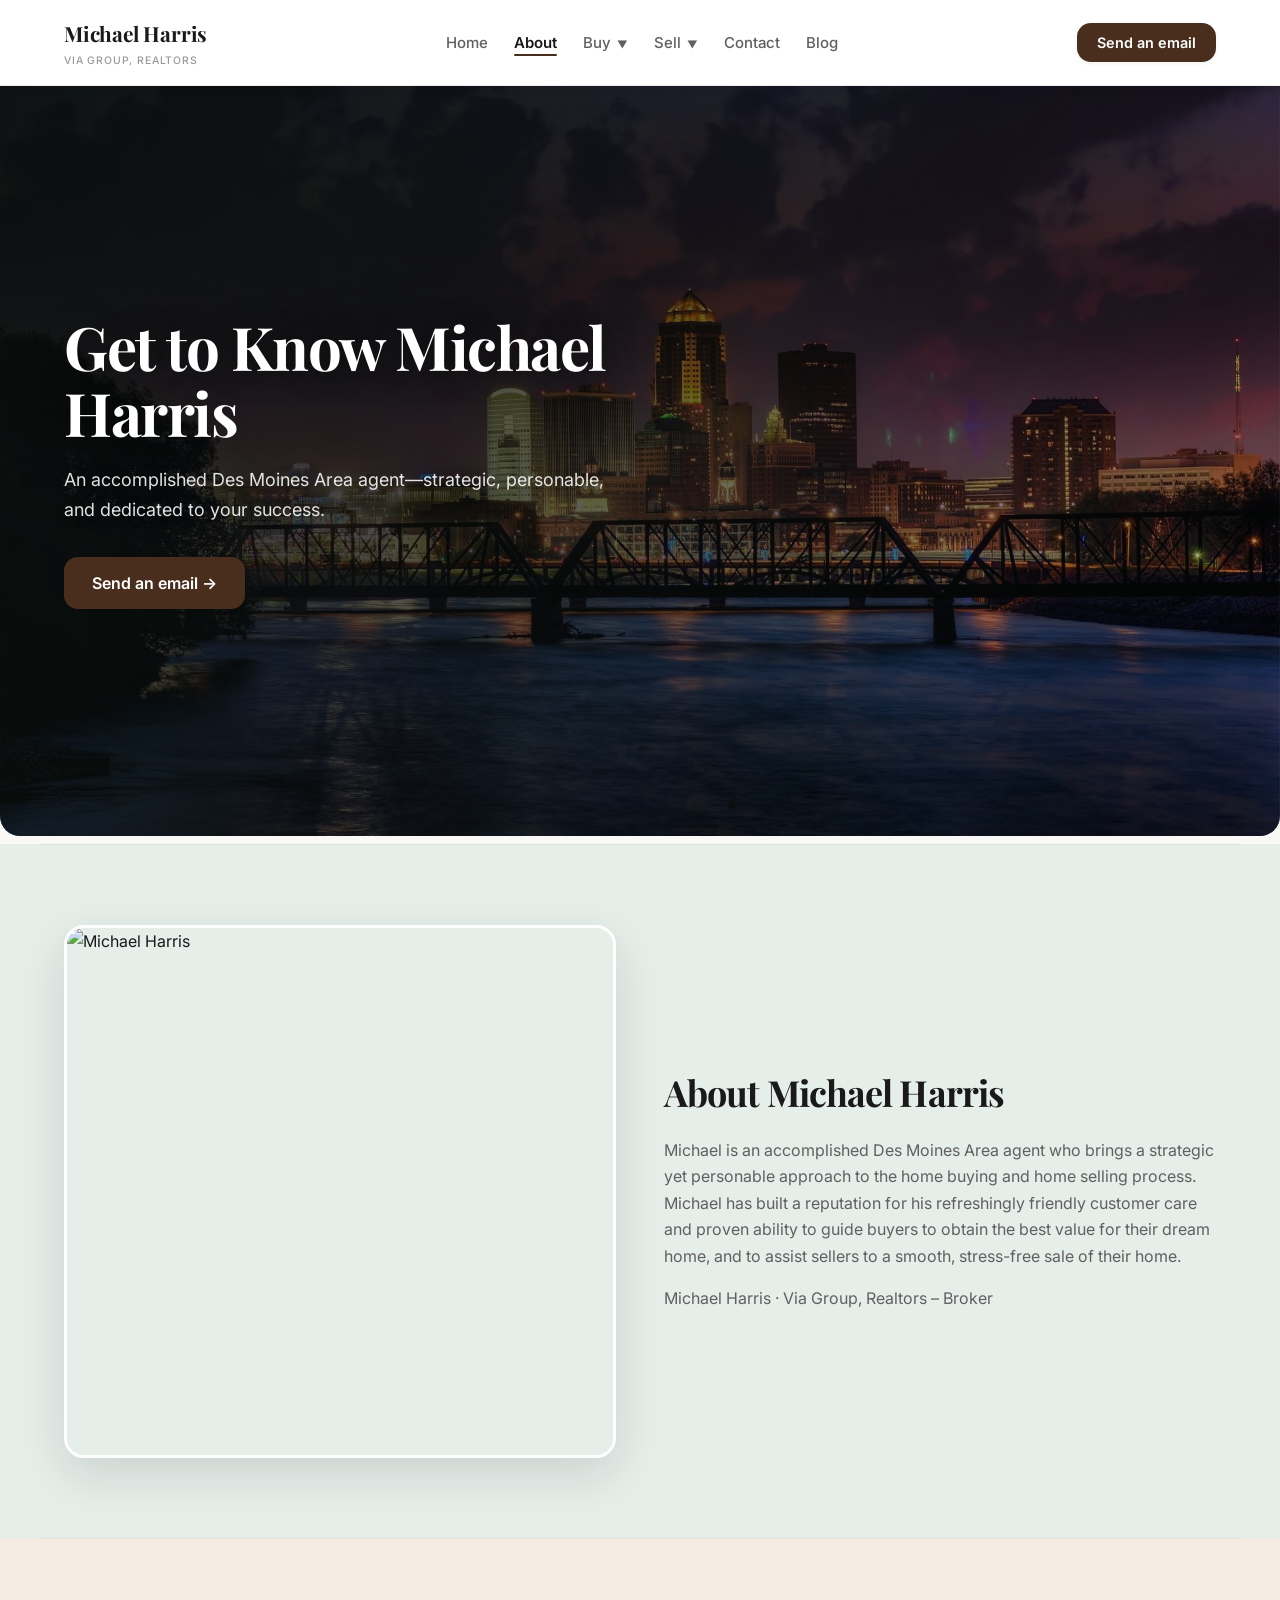
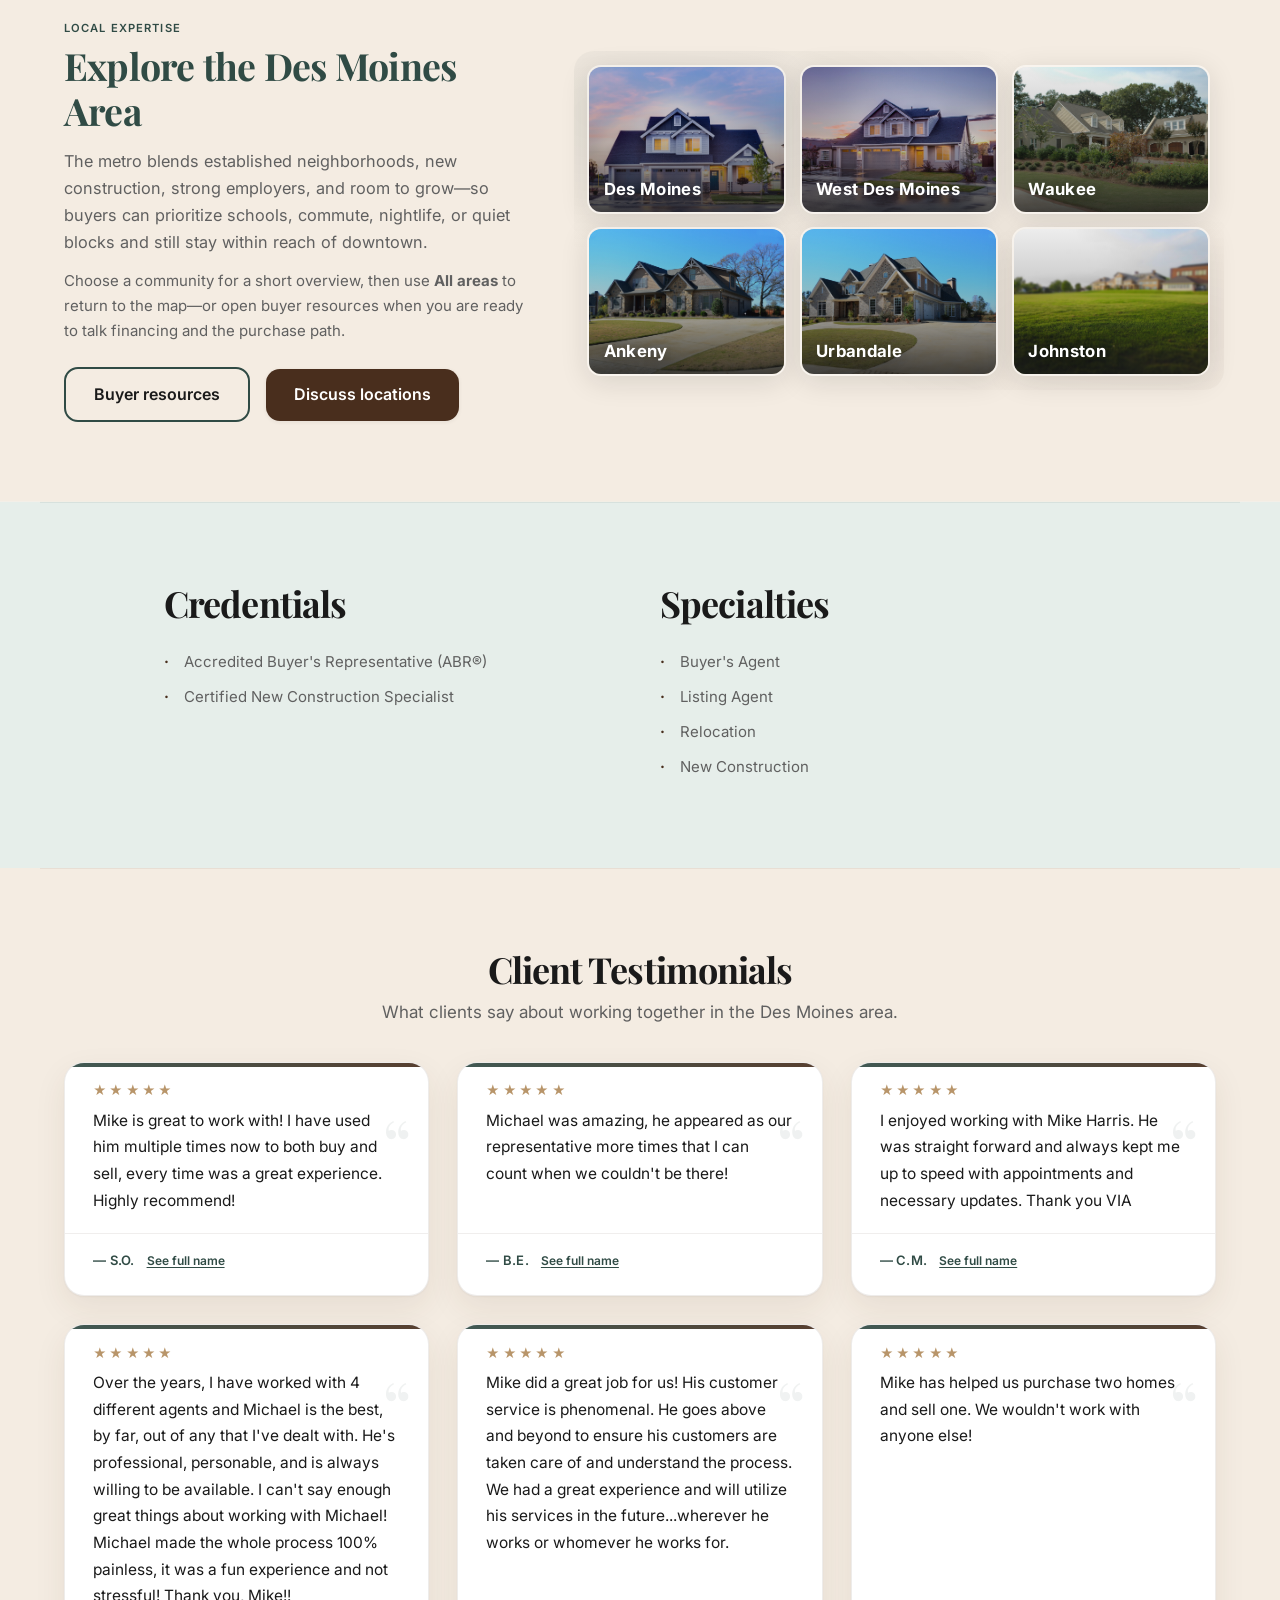
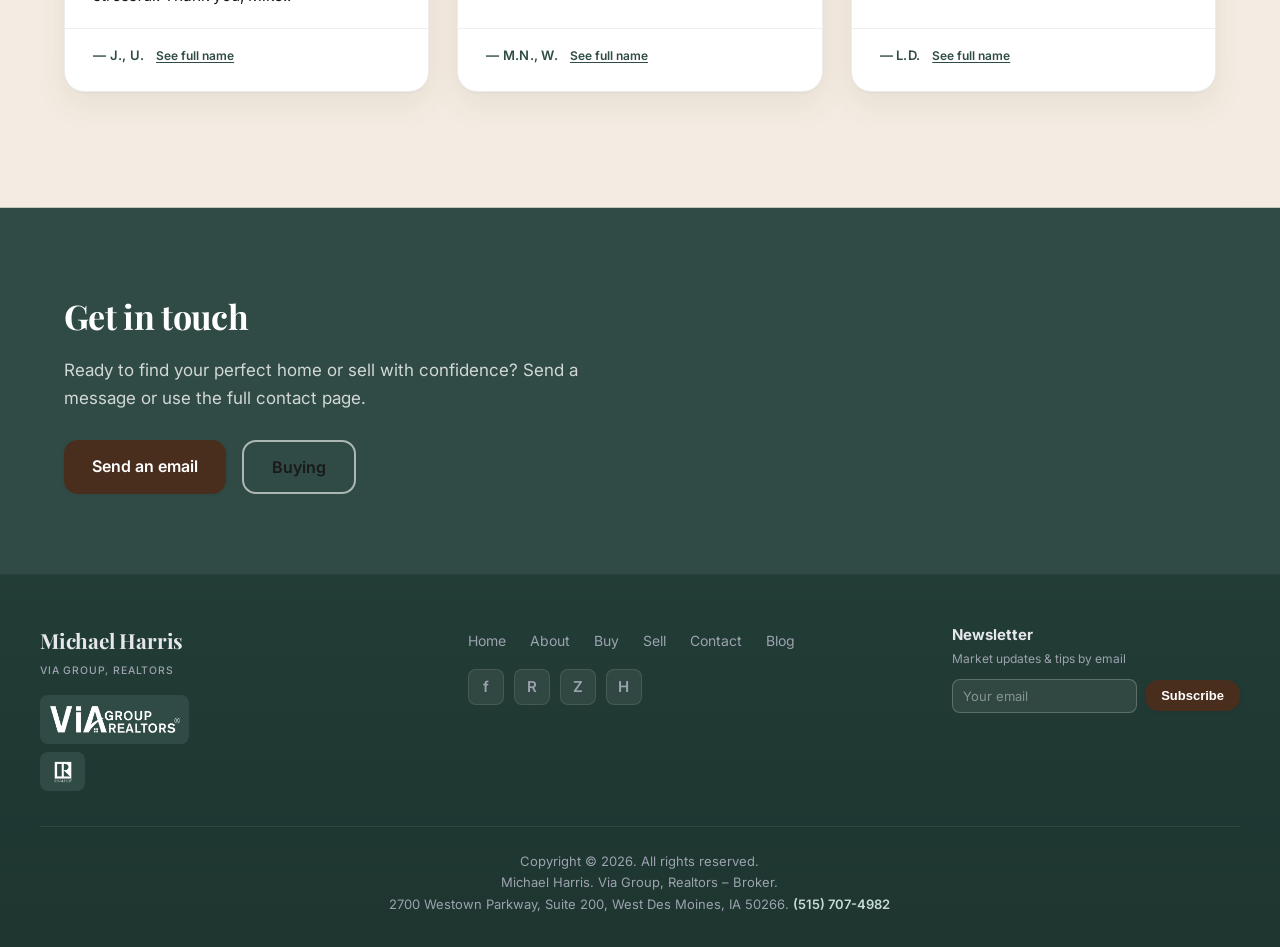
==== commit e3080c5f: "Add buyer/seller guide tabs, Des Moines area explorer, and site updates - Buy/Sell: new interactive " ====
--- a/about.html
+++ b/about.html
@@ -20,8 +20,8 @@
       <ul id="primary-nav" class="nav-links">
         <li><a href="index.html">Home</a></li>
         <li><a href="about.html">About</a></li>
-        <li><a href="buy.html">Buy</a></li>
-        <li><a href="sell.html">Sell</a></li>
+        <li class="nav-has-dropdown"><a href="buy.html">Buy <span class="nav-chevron" aria-hidden="true">&#9660;</span></a><ul class="nav-dropdown"><li><a href="buy.html#buying-process">Buying Process</a></li><li><a href="buy.html#buyers-resources">Buyer Resources</a></li></ul></li>
+        <li class="nav-has-dropdown"><a href="sell.html">Sell <span class="nav-chevron" aria-hidden="true">&#9660;</span></a><ul class="nav-dropdown"><li><a href="sell.html#home-valuation">Home Valuation</a></li><li><a href="sell.html#selling-process">Selling Process</a></li><li><a href="sell.html#marketing-strategy">Marketing Strategy</a></li></ul></li>
         <li><a href="contact.html">Contact</a></li>
         <li><a href="blog.html">Blog</a></li>
       </ul>
@@ -39,10 +39,9 @@
     <section class="hero site-hero hero--about">
       <div class="hero-content">
         <h1>Get to Know Michael Harris</h1>
-        <p>An accomplished Des Moines Area agent with 22 years of experience—strategic, personable, and dedicated to your success.</p>
+        <p>An accomplished Des Moines Area agent—strategic, personable, and dedicated to your success.</p>
         <div class="btn-group">
           <a href="contact.html" class="btn btn-arrow" data-contact-modal-open>Send an email</a>
-          <a href="buy.html" class="btn-outline">Buying</a>
         </div>
       </div>
     </section>
@@ -58,33 +57,83 @@
           <p>Michael is an accomplished Des Moines Area agent who brings a strategic yet personable approach to the home buying and home selling process. Michael has built a reputation for his refreshingly friendly customer care and proven ability to guide buyers to obtain the best value for their dream home, and to assist sellers to a smooth, stress-free sale of their home.</p>
           <p>Michael Harris · Via Group, Realtors – Broker</p>
         </div>
-        <div class="about-stats-grid">
-          <div class="data-stat-card">
-            <div class="num">22</div>
-            <p>Years of experience</p>
-          </div>
-          <div class="data-stat-card">
-            <div class="num">5.0</div>
-            <p>Overall rating</p>
-          </div>
-          <div class="data-stat-card">
-            <div class="num">6</div>
-            <p>Recent sales</p>
-          </div>
-          <div class="data-stat-card">
-            <div class="num">$162k–$400k</div>
-            <p>Price range</p>
-          </div>
-        </div>
-      </div>
-    </section>
-
-    <!-- Affiliations -->
-    <section style="padding: var(--section-spacing) 0; background: #f9fafb;">
-      <h2 class="section-title" style="text-align: center;">Affiliations</h2>
-      <div class="affiliations-logos">
-        <img src="images/Vialogo1.jfif" alt="Via Group, Realtors" loading="lazy">
-        <img src="images/NARlogo2.jpg" alt="National Association of Realtors" loading="lazy">
+      </div>
+    </section>
+
+    <section class="dm-areas-section" id="des-moines-areas" aria-labelledby="dm-areas-heading">
+      <div class="dm-areas-inner">
+        <div class="dm-areas-split">
+          <div class="dm-areas-copy">
+            <p class="section-label">Local expertise</p>
+            <h2 id="dm-areas-heading" class="dm-areas-heading">Explore the Des Moines Area</h2>
+            <p class="dm-areas-lead">The metro blends established neighborhoods, new construction, strong employers, and room to grow—so buyers can prioritize schools, commute, nightlife, or quiet blocks and still stay within reach of downtown.</p>
+            <p class="dm-areas-lead dm-areas-lead--secondary">Choose a community for a short overview, then use <strong>All areas</strong> to return to the map—or open buyer resources when you are ready to talk financing and the purchase path.</p>
+            <div class="dm-areas-cta">
+              <a href="buy.html#buyers-resources" class="btn-outline">Buyer resources</a>
+              <a href="contact.html" class="btn" data-contact-modal-open>Discuss locations</a>
+            </div>
+          </div>
+          <div class="dm-areas-grid-wrap">
+            <ul class="dm-areas-grid" id="dm-areas-grid" aria-label="Greater Des Moines communities">
+              <li>
+                <button type="button" class="dm-area-card" data-area="des-moines" aria-expanded="false" aria-controls="dm-area-detail-panel">
+                  <span class="visually-hidden">Show overview for Des Moines</span>
+                  <img class="dm-area-card__img" src="images/pexels-house-1836070_1920.jpg" alt="" width="640" height="480" loading="lazy">
+                  <span class="dm-area-card__overlay" aria-hidden="true"></span>
+                  <span class="dm-area-card__label">Des Moines</span>
+                </button>
+              </li>
+              <li>
+                <button type="button" class="dm-area-card" data-area="west-des-moines" aria-expanded="false" aria-controls="dm-area-detail-panel">
+                  <span class="visually-hidden">Show overview for West Des Moines</span>
+                  <img class="dm-area-card__img" src="images/pexels-house-1867187_1920.jpg" alt="" width="640" height="480" loading="lazy">
+                  <span class="dm-area-card__overlay" aria-hidden="true"></span>
+                  <span class="dm-area-card__label">West Des Moines</span>
+                </button>
+              </li>
+              <li>
+                <button type="button" class="dm-area-card" data-area="waukee" aria-expanded="false" aria-controls="dm-area-detail-panel">
+                  <span class="visually-hidden">Show overview for Waukee</span>
+                  <img class="dm-area-card__img" src="images/paulbr75-new-home-2416180_1920.jpg" alt="" width="640" height="480" loading="lazy">
+                  <span class="dm-area-card__overlay" aria-hidden="true"></span>
+                  <span class="dm-area-card__label">Waukee</span>
+                </button>
+              </li>
+              <li>
+                <button type="button" class="dm-area-card" data-area="ankeny" aria-expanded="false" aria-controls="dm-area-detail-panel">
+                  <span class="visually-hidden">Show overview for Ankeny</span>
+                  <img class="dm-area-card__img" src="images/paulbr75-new-home-2419999_1920.jpg" alt="" width="640" height="480" loading="lazy">
+                  <span class="dm-area-card__overlay" aria-hidden="true"></span>
+                  <span class="dm-area-card__label">Ankeny</span>
+                </button>
+              </li>
+              <li>
+                <button type="button" class="dm-area-card" data-area="urbandale" aria-expanded="false" aria-controls="dm-area-detail-panel">
+                  <span class="visually-hidden">Show overview for Urbandale</span>
+                  <img class="dm-area-card__img" src="images/paulbr75-luxury-home-2409518_1920.jpg" alt="" width="640" height="480" loading="lazy">
+                  <span class="dm-area-card__overlay" aria-hidden="true"></span>
+                  <span class="dm-area-card__label">Urbandale</span>
+                </button>
+              </li>
+              <li>
+                <button type="button" class="dm-area-card" data-area="johnston" aria-expanded="false" aria-controls="dm-area-detail-panel">
+                  <span class="visually-hidden">Show overview for Johnston</span>
+                  <img class="dm-area-card__img" src="images/home_hero.jpg" alt="" width="640" height="480" loading="lazy">
+                  <span class="dm-area-card__overlay" aria-hidden="true"></span>
+                  <span class="dm-area-card__label">Johnston</span>
+                </button>
+              </li>
+            </ul>
+            <div class="dm-areas-detail" id="dm-area-detail-panel" role="region" aria-labelledby="dm-area-detail-title" hidden aria-hidden="true">
+              <button type="button" class="dm-areas-detail__back"><span class="dm-areas-detail__back-icon" aria-hidden="true">←</span> All areas</button>
+              <h3 id="dm-area-detail-title" class="dm-areas-detail__title"></h3>
+              <div class="dm-areas-detail__body"></div>
+              <div class="dm-areas-detail__actions">
+                <a href="contact.html" class="btn" data-contact-modal-open>Discuss this area</a>
+              </div>
+            </div>
+          </div>
+        </div>
       </div>
     </section>
 
@@ -107,20 +156,7 @@
             <li>New Construction</li>
           </ul>
         </div>
-        <div class="about-details-block">
-          <h2 class="section-title">Awards</h2>
-          <ul class="about-list">
-            <li>Coldwell Banker International Diamond Society</li>
-            <li>Coldwell Banker Mid America Group President's Club (Top 10% in Des Moines market)</li>
-          </ul>
-        </div>
-      </div>
-    </section>
-
-    <!-- Areas Served -->
-    <section style="padding: var(--section-spacing) 0;">
-      <h2 class="section-title" style="text-align: center;">Areas Served</h2>
-      <p class="areas-served-text">Altoona · Ankeny · Bondurant · Carlisle · Clive · Des Moines · Dexter · Earlham · Granger · Grimes · Indianola · Johnston · Linden · Madrid · New Virginia · Norwalk · Osceola · Panora · Pleasant Hill · Pleasantville · Polk City · Redfield · Runnells · St. Charles · Urbandale · Waukee · West Des Moines · Woodward</p>
+      </div>
     </section>
 
     <!-- Client Testimonials -->
@@ -132,37 +168,73 @@
           <div class="testimonial-card__accent" aria-hidden="true"></div>
           <p class="testimonial-card__stars" aria-hidden="true">★★★★★</p>
           <p class="testimonial-quote">Mike is great to work with! I have used him multiple times now to both buy and sell, every time was a great experience. Highly recommend!</p>
-          <cite class="testimonial-author">— Steven Oldfather</cite>
+          <div class="testimonial-attribution">
+            <span class="testimonial-author-abbr">— S.O.</span>
+            <details class="testimonial-name-toggle">
+              <summary>See full name</summary>
+              <cite class="testimonial-author testimonial-author--full">Steven Oldfather</cite>
+            </details>
+          </div>
         </article>
         <article class="testimonial-card">
           <div class="testimonial-card__accent" aria-hidden="true"></div>
           <p class="testimonial-card__stars" aria-hidden="true">★★★★★</p>
           <p class="testimonial-quote">Michael was amazing, he appeared as our representative more times that I can count when we couldn't be there!</p>
-          <cite class="testimonial-author">— Brooke Edmiston</cite>
+          <div class="testimonial-attribution">
+            <span class="testimonial-author-abbr">— B.E.</span>
+            <details class="testimonial-name-toggle">
+              <summary>See full name</summary>
+              <cite class="testimonial-author testimonial-author--full">Brooke Edmiston</cite>
+            </details>
+          </div>
         </article>
         <article class="testimonial-card">
           <div class="testimonial-card__accent" aria-hidden="true"></div>
           <p class="testimonial-card__stars" aria-hidden="true">★★★★★</p>
           <p class="testimonial-quote">I enjoyed working with Mike Harris. He was straight forward and always kept me up to speed with appointments and necessary updates. Thank you VIA</p>
-          <cite class="testimonial-author">— Concetta Morales</cite>
+          <div class="testimonial-attribution">
+            <span class="testimonial-author-abbr">— C.M.</span>
+            <details class="testimonial-name-toggle">
+              <summary>See full name</summary>
+              <cite class="testimonial-author testimonial-author--full">Concetta Morales</cite>
+            </details>
+          </div>
         </article>
         <article class="testimonial-card">
           <div class="testimonial-card__accent" aria-hidden="true"></div>
           <p class="testimonial-card__stars" aria-hidden="true">★★★★★</p>
           <p class="testimonial-quote">Over the years, I have worked with 4 different agents and Michael is the best, by far, out of any that I've dealt with. He's professional, personable, and is always willing to be available. I can't say enough great things about working with Michael! Michael made the whole process 100% painless, it was a fun experience and not stressful! Thank you, Mike!!</p>
-          <cite class="testimonial-author">— Jolie, Urbandale</cite>
+          <div class="testimonial-attribution">
+            <span class="testimonial-author-abbr">— J., U.</span>
+            <details class="testimonial-name-toggle">
+              <summary>See full name</summary>
+              <cite class="testimonial-author testimonial-author--full">Jolie, Urbandale</cite>
+            </details>
+          </div>
         </article>
         <article class="testimonial-card">
           <div class="testimonial-card__accent" aria-hidden="true"></div>
           <p class="testimonial-card__stars" aria-hidden="true">★★★★★</p>
           <p class="testimonial-quote">Mike did a great job for us! His customer service is phenomenal. He goes above and beyond to ensure his customers are taken care of and understand the process. We had a great experience and will utilize his services in the future...wherever he works or whomever he works for.</p>
-          <cite class="testimonial-author">— Mike Nagl, Waukee</cite>
+          <div class="testimonial-attribution">
+            <span class="testimonial-author-abbr">— M.N., W.</span>
+            <details class="testimonial-name-toggle">
+              <summary>See full name</summary>
+              <cite class="testimonial-author testimonial-author--full">Mike Nagl, Waukee</cite>
+            </details>
+          </div>
         </article>
         <article class="testimonial-card">
           <div class="testimonial-card__accent" aria-hidden="true"></div>
           <p class="testimonial-card__stars" aria-hidden="true">★★★★★</p>
           <p class="testimonial-quote">Mike has helped us purchase two homes and sell one. We wouldn't work with anyone else!</p>
-          <cite class="testimonial-author">— Larry Dempsey, Des Moines, IA</cite>
+          <div class="testimonial-attribution">
+            <span class="testimonial-author-abbr">— L.D.</span>
+            <details class="testimonial-name-toggle">
+              <summary>See full name</summary>
+              <cite class="testimonial-author testimonial-author--full">Larry Dempsey, Des Moines, IA</cite>
+            </details>
+          </div>
         </article>
       </div>
     </section>
@@ -189,8 +261,8 @@
         <div class="logo">Michael Harris</div>
         <div class="logo-tagline">Via Group, Realtors</div>
         <div class="footer-logos">
-          <img src="images/Vialogo1.jfif" alt="Via Group, Realtors" class="footer-logo" loading="lazy">
-          <img src="images/NARlogo2.jpg" alt="National Association of Realtors" class="footer-logo" loading="lazy">
+          <span class="footer-logo-wrap"><img src="images/logo-white.png" alt="Via Group, Realtors" loading="lazy"></span>
+          <span class="footer-logo-wrap"><img src="images/nar_membershipmark_black.png" alt="National Association of Realtors" class="nar-logo" loading="lazy"></span>
         </div>
       </div>
       <nav class="footer-mid" aria-label="Footer">
@@ -203,10 +275,10 @@
           <li><a href="blog.html">Blog</a></li>
         </ul>
         <div class="footer-social" aria-label="Social profiles">
-          <a href="https://www.facebook.com/MichaelHarrisHomes" target="_blank" rel="noopener" aria-label="Facebook">f</a>
-          <a href="https://www.realtor.com/realestateagents/56b3495d89a68901006cc687" target="_blank" rel="noopener" aria-label="Realtor.com Profile">R</a>
-          <a href="https://www.zillow.com/profile/michael%20harris3" target="_blank" rel="noopener" aria-label="Zillow Profile">Z</a>
-          <a href="https://www.homes.com/real-estate-agents/michael-harris/2wdrwqc/" target="_blank" rel="noopener" aria-label="Homes.com Profile">H</a>
+          <a href="https://www.facebook.com/MichaelHarrisHomes" rel="noopener" aria-label="Facebook">f</a>
+          <a href="https://www.realtor.com/realestateagents/56b3495d89a68901006cc687" rel="noopener" aria-label="Realtor.com Profile">R</a>
+          <a href="https://www.zillow.com/profile/michael%20harris3" rel="noopener" aria-label="Zillow Profile">Z</a>
+          <a href="https://www.homes.com/real-estate-agents/michael-harris/2wdrwqc/" rel="noopener" aria-label="Homes.com Profile">H</a>
         </div>
       </nav>
       <div class="footer-newsletter" aria-labelledby="footer-newsletter-heading">
--- a/css/styles.css
+++ b/css/styles.css
@@ -1,6 +1,6 @@
 /* Michael Harris — Real Estate */
 :root {
-  --site-hero-height: 620px;
+  --site-hero-height: 750px;
   /* rem-only horizontal padding so zoom does not rescale padding like vw does */
   --site-hero-padding-x: 1.75rem;
   --dark: #1a1a1a;
@@ -153,6 +153,68 @@
   transform: scaleX(1);
 }
 
+/* Active nav link */
+.nav-links > li > a.nav-active {
+  color: var(--dark);
+  font-weight: 600;
+}
+.nav-links > li > a.nav-active::after {
+  transform: scaleX(1);
+}
+
+/* Dropdown — scoped to primary nav only */
+.nav-links .nav-has-dropdown {
+  position: relative;
+}
+.nav-chevron {
+  font-size: 0.65rem;
+  display: inline-block;
+  transition: transform var(--transition);
+  margin-left: 0.15rem;
+}
+.nav-links .nav-has-dropdown:hover .nav-chevron,
+.nav-links .nav-has-dropdown:focus-within .nav-chevron {
+  transform: rotate(180deg);
+}
+.nav-links .nav-dropdown {
+  position: absolute;
+  top: calc(100% + 0.35rem);
+  left: 0;
+  min-width: 180px;
+  background: #fff;
+  border-radius: var(--radius-md);
+  box-shadow: var(--shadow-md);
+  list-style: none;
+  padding: 0.4rem 0;
+  opacity: 0;
+  visibility: hidden;
+  transform: translateY(-6px);
+  transition: opacity var(--transition), transform var(--transition), visibility var(--transition);
+  z-index: 200;
+}
+.nav-links .nav-has-dropdown:hover .nav-dropdown,
+.nav-links .nav-has-dropdown:focus-within .nav-dropdown {
+  opacity: 1;
+  visibility: visible;
+  transform: translateY(0);
+}
+.nav-links .nav-dropdown a {
+  display: block;
+  padding: 0.45rem 1rem;
+  color: var(--gray);
+  font-size: 0.875rem;
+  font-weight: 500;
+  white-space: nowrap;
+  border-radius: 0;
+}
+.nav-links .nav-dropdown a::after {
+  display: none !important;
+}
+.nav-links .nav-dropdown a:hover {
+  color: var(--accent);
+  background: var(--surface);
+}
+
 /* Hamburger */
 .hamburger {
   display: none;
@@ -291,18 +353,311 @@
   padding: var(--section-spacing) 1.5rem;
 }
 
-main > section:nth-of-type(2n):not(.hero):not(.cta-section-left):not(.newsletter-section):not(.section-band-affiliations):not(.section-listings) {
+main > section:nth-of-type(2n):not(.hero):not(.cta-section-left):not(.newsletter-section):not(.section-listings) {
   background: var(--section-band-cool);
   box-shadow: 0 0 0 100vmax var(--section-band-cool);
   clip-path: inset(0 -100vmax);
   border-top: 1px solid rgba(48, 75, 69, 0.08);
 }
 
-main > section:nth-of-type(2n + 1):not(.hero):not(.cta-section-left):not(.newsletter-section):not(.section-band-affiliations):not(.section-listings) {
+main > section:nth-of-type(2n + 1):not(.hero):not(.cta-section-left):not(.newsletter-section):not(.section-listings) {
   background: var(--section-band-warm);
   box-shadow: 0 0 0 100vmax var(--section-band-warm);
   clip-path: inset(0 -100vmax);
   border-top: 1px solid rgba(73, 46, 29, 0.07);
+}
+
+main > section.dm-areas-section {
+  background: linear-gradient(165deg, #f8faf9 0%, #f4f0ea 48%, #e8f0ec 100%);
+  box-shadow: 0 0 0 100vmax #e8f0ec;
+  clip-path: inset(0 -100vmax);
+  border-top: 1px solid rgba(48, 75, 69, 0.1);
+}
+
+.dm-areas-inner {
+  max-width: 1160px;
+  margin: 0 auto;
+}
+
+.dm-areas-split {
+  display: grid;
+  grid-template-columns: minmax(260px, 1fr) minmax(0, 1.35fr);
+  gap: 2.5rem 3rem;
+  align-items: center;
+}
+
+.dm-areas-copy .section-label {
+  margin-bottom: 0.35rem;
+}
+
+.dm-areas-heading {
+  font-family: 'Playfair Display', Georgia, serif;
+  font-size: clamp(1.75rem, 4vw, 2.35rem);
+  font-weight: 700;
+  color: var(--teal);
+  letter-spacing: -0.02em;
+  line-height: 1.18;
+  margin-bottom: 1rem;
+}
+
+.dm-areas-lead {
+  color: var(--gray);
+  font-size: 1.02rem;
+  line-height: 1.65;
+  margin-bottom: 0.85rem;
+}
+
+.dm-areas-lead--secondary {
+  font-size: 0.9375rem;
+  margin-bottom: 1.5rem;
+}
+
+.dm-areas-cta {
+  display: flex;
+  flex-wrap: wrap;
+  gap: 0.85rem 1rem;
+  align-items: center;
+}
+
+.dm-areas-grid-wrap {
+  position: relative;
+  border-radius: var(--radius-lg);
+  padding: 0.35rem;
+}
+
+.dm-areas-grid-wrap::before {
+  content: '';
+  position: absolute;
+  inset: -8px;
+  border-radius: inherit;
+  background:
+    radial-gradient(ellipse 120% 80% at 12% 18%, rgba(48, 75, 69, 0.07), transparent 52%),
+    radial-gradient(ellipse 100% 70% at 88% 82%, rgba(73, 46, 29, 0.06), transparent 48%);
+  pointer-events: none;
+  z-index: 0;
+}
+
+.dm-areas-grid {
+  list-style: none;
+  margin: 0;
+  padding: 0;
+  display: grid;
+  grid-template-columns: repeat(3, 1fr);
+  gap: 0.85rem;
+  position: relative;
+  z-index: 1;
+}
+
+.dm-area-card {
+  position: relative;
+  display: block;
+  width: 100%;
+  margin: 0;
+  padding: 0;
+  font: inherit;
+  font-family: inherit;
+  color: #fff;
+  text-align: left;
+  appearance: none;
+  -webkit-appearance: none;
+  background: transparent;
+  cursor: pointer;
+  aspect-ratio: 4 / 3;
+  border-radius: var(--radius-md);
+  overflow: hidden;
+  border: 2px solid rgba(255, 255, 255, 0.4);
+  box-shadow: 0 6px 28px rgba(26, 26, 26, 0.12);
+  transition: transform var(--transition), box-shadow var(--transition), border-color var(--transition);
+}
+
+.dm-areas-grid > li {
+  min-width: 0;
+}
+
+.dm-area-card:hover,
+.dm-area-card:focus-visible {
+  transform: translateY(-4px);
+  box-shadow: 0 14px 40px rgba(26, 26, 26, 0.18);
+  border-color: rgba(255, 255, 255, 0.65);
+}
+
+.dm-area-card:focus-visible {
+  outline: 2px solid var(--teal);
+  outline-offset: 3px;
+}
+
+.dm-area-card__img {
+  width: 100%;
+  height: 100%;
+  object-fit: cover;
+  transition: transform 0.45s ease;
+}
+
+.dm-area-card:hover .dm-area-card__img,
+.dm-area-card:focus-visible .dm-area-card__img {
+  transform: scale(1.06);
+}
+
+.dm-area-card__overlay {
+  position: absolute;
+  inset: 0;
+  background: linear-gradient(to top, rgba(26, 26, 26, 0.82) 0%, rgba(26, 26, 26, 0.28) 48%, rgba(26, 26, 26, 0.08) 100%);
+  transition: background var(--transition);
+  pointer-events: none;
+}
+
+.dm-area-card:hover .dm-area-card__overlay,
+.dm-area-card:focus-visible .dm-area-card__overlay {
+  background: linear-gradient(to top, rgba(48, 75, 69, 0.88) 0%, rgba(26, 26, 26, 0.32) 50%, rgba(26, 26, 26, 0.1) 100%);
+}
+
+.dm-area-card__label {
+  position: absolute;
+  left: 0.9rem;
+  right: 0.9rem;
+  bottom: 0.75rem;
+  font-family: 'Inter', system-ui, sans-serif;
+  font-size: 1.05rem;
+  font-weight: 700;
+  letter-spacing: 0.02em;
+  text-shadow: 0 1px 14px rgba(0, 0, 0, 0.5);
+  z-index: 1;
+  line-height: 1.25;
+}
+
+.dm-areas-grid-wrap--detail-open .dm-areas-grid {
+  display: none;
+}
+
+.dm-areas-grid-wrap--detail-open::before {
+  opacity: 0.35;
+}
+
+.dm-areas-detail {
+  background: #fff;
+  border: 2px solid #e0dbd4;
+  border-radius: var(--radius-lg);
+  padding: 1.35rem 1.5rem 1.6rem;
+  box-shadow: 0 8px 36px rgba(26, 26, 26, 0.08);
+  min-height: 12rem;
+}
+
+.dm-areas-detail__back {
+  display: inline-flex;
+  align-items: center;
+  gap: 0.35rem;
+  margin-bottom: 1rem;
+  padding: 0.4rem 0.65rem 0.4rem 0;
+  font-size: 0.9rem;
+  font-weight: 600;
+  color: var(--teal);
+  background: transparent;
+  border: none;
+  cursor: pointer;
+  font-family: inherit;
+  transition: color var(--transition);
+}
+
+.dm-areas-detail__back:hover,
+.dm-areas-detail__back:focus-visible {
+  color: var(--teal-hover);
+  text-decoration: underline;
+}
+
+.dm-areas-detail__back:focus-visible {
+  outline: 2px solid var(--teal);
+  outline-offset: 3px;
+  border-radius: var(--radius-sm);
+}
+
+.dm-areas-detail__back-icon {
+  font-size: 1.1rem;
+  line-height: 1;
+}
+
+.dm-areas-detail__title {
+  font-family: 'Playfair Display', Georgia, serif;
+  font-size: 1.65rem;
+  font-weight: 700;
+  color: var(--teal);
+  margin-bottom: 0.85rem;
+  letter-spacing: -0.02em;
+}
+
+.dm-areas-detail__body {
+  color: var(--gray);
+  font-size: 0.975rem;
+  line-height: 1.65;
+}
+
+.dm-areas-detail__body > p {
+  margin-bottom: 0.85rem;
+}
+
+.dm-areas-detail__body > p:last-of-type {
+  margin-bottom: 0;
+}
+
+.dm-areas-detail__list {
+  margin: 0.85rem 0 0;
+  padding-left: 1.2rem;
+  color: var(--gray);
+  font-size: 0.9375rem;
+  line-height: 1.55;
+}
+
+.dm-areas-detail__list li {
+  margin-bottom: 0.4rem;
+}
+
+.dm-areas-detail__actions {
+  margin-top: 1.5rem;
+  padding-top: 1.25rem;
+  border-top: 1px solid rgba(48, 75, 69, 0.12);
+}
+
+@media (max-width: 960px) {
+  .dm-areas-split {
+    grid-template-columns: 1fr;
+    text-align: center;
+  }
+
+  .dm-areas-copy .section-label {
+    text-align: center;
+  }
+
+  .dm-areas-cta {
+    justify-content: center;
+  }
+}
+
+@media (max-width: 640px) {
+  .dm-areas-grid {
+    grid-template-columns: repeat(2, 1fr);
+  }
+}
+
+@media (max-width: 400px) {
+  .dm-areas-grid {
+    grid-template-columns: 1fr;
+  }
+}
+
+@media (prefers-reduced-motion: reduce) {
+  .dm-area-card,
+  .dm-area-card__img {
+    transition: none;
+  }
+
+  .dm-area-card:hover,
+  .dm-area-card:focus-visible {
+    transform: none;
+  }
+
+  .dm-area-card:hover .dm-area-card__img,
+  .dm-area-card:focus-visible .dm-area-card__img {
+    transform: none;
+  }
 }
 
 .section-title {
@@ -339,13 +694,6 @@
 .text-muted-paragraph {
   color: var(--gray);
   margin-bottom: 1rem;
-}
-
-main > section.section-band-affiliations {
-  padding: var(--section-spacing) 1.5rem;
-  background: #f7f9f8;
-  box-shadow: 0 0 0 100vmax #f7f9f8;
-  clip-path: inset(0 -100vmax);
 }
 
 main > section.section-listings {
@@ -513,14 +861,14 @@
 }
 
 .site-hero .btn-outline {
-  border-color: rgba(255, 255, 255, 0.8);
-  color: #fff;
+  border-color: rgba(255, 255, 255, 0.8) !important;
+  color: #fff !important;
 }
 
 .site-hero .btn-outline:hover {
-  background: rgba(255, 255, 255, 0.14);
-  color: #fff;
-  border-color: #fff;
+  background: rgba(255, 255, 255, 0.14) !important;
+  color: #fff !important;
+  border-color: #fff !important;
   box-shadow: 0 4px 20px rgba(0, 0, 0, 0.25);
 }
 
@@ -545,10 +893,6 @@
 .about-page-intro {
   grid-template-columns: minmax(200px, 280px) 1fr;
   align-items: start;
-}
-
-.about-page-intro .about-stats-grid {
-  grid-column: 1 / -1;
 }
 
 .about-headshot-wrap {
@@ -654,17 +998,55 @@
   z-index: 1;
 }
 
-.testimonial-card .testimonial-author {
-  display: block;
+.testimonial-attribution {
+  margin-top: auto;
+  padding: 1rem var(--card-pad-x) 0;
+  border-top: 1px solid rgba(73, 46, 29, 0.08);
+  display: flex;
+  flex-wrap: wrap;
+  align-items: baseline;
+  gap: 0.35rem 0.75rem;
+}
+
+.testimonial-author-abbr {
   font-size: 0.8125rem;
   font-weight: 600;
   font-style: normal;
   color: var(--teal);
-  margin: 0;
-  padding: 1rem var(--card-pad-x) 0;
-  border-top: 1px solid rgba(73, 46, 29, 0.08);
   letter-spacing: 0.02em;
-  text-transform: none;
+}
+
+.testimonial-name-toggle {
+  font-size: 0.75rem;
+  color: var(--gray);
+}
+
+.testimonial-name-toggle summary {
+  cursor: pointer;
+  list-style: none;
+  color: var(--teal);
+  font-weight: 600;
+  text-decoration: underline;
+  text-underline-offset: 2px;
+}
+
+.testimonial-name-toggle summary::-webkit-details-marker {
+  display: none;
+}
+
+.testimonial-name-toggle .testimonial-author--full {
+  display: block;
+  margin-top: 0.4rem;
+  padding: 0;
+  border: none;
+  font-size: 0.8125rem;
+  font-weight: 600;
+  font-style: normal;
+  color: var(--dark);
+}
+
+.testimonial-name-toggle .testimonial-author--full::before {
+  content: '— ';
 }
 
 .testimonials-section__cta {
@@ -810,8 +1192,8 @@
   max-width: 1200px;
   margin: 0 auto;
   display: grid;
-  grid-template-columns: minmax(0, 1.15fr) auto minmax(12.5rem, 18rem);
-  gap: 2rem 2.75rem;
+  grid-template-columns: minmax(0, 1fr) minmax(13rem, 1.15fr) minmax(12.5rem, 18rem);
+  gap: 2rem clamp(2rem, 4vw, 3.5rem);
   align-items: start;
 }
 
@@ -824,41 +1206,49 @@
   margin-top: 0.25rem;
 }
 
+.footer-brand {
+  min-width: 0;
+}
+
 .footer-logos {
   display: flex;
+  flex-direction: column;
+  align-items: flex-start;
+  gap: 0.55rem;
+  margin-top: 1rem;
+}
+
+.footer-logo-wrap {
+  display: inline-flex;
   align-items: center;
-  gap: 1.25rem;
-  margin-top: 1.25rem;
-  flex-wrap: wrap;
-}
-
-.footer-logo {
+  justify-content: center;
+  background: var(--teal);
+  border-radius: var(--radius-sm);
+  padding: 0.4rem 0.6rem;
+}
+
+.footer-logo-wrap img {
   height: 36px;
   width: auto;
-  max-width: 120px;
+  max-width: 130px;
   object-fit: contain;
-  opacity: 0.8;
-  transition: opacity var(--transition);
-}
-
-.footer-logo:hover {
-  opacity: 1;
-}
-
-.affiliations-logos {
-  display: flex;
-  align-items: center;
-  justify-content: center;
-  gap: 3rem;
-  flex-wrap: wrap;
-  margin-top: 1.5rem;
-}
-
-.affiliations-logos img {
-  height: 52px;
-  width: auto;
-  max-width: 180px;
-  object-fit: contain;
+  display: block;
+}
+
+.footer-logo-wrap img.nar-logo {
+  filter: brightness(0) invert(1);
+  height: 26px;
+  max-width: 56px;
+}
+
+.footer-logo-wrap--lg {
+  padding: 0.75rem 1.25rem;
+  border-radius: var(--radius-md);
+}
+
+.footer-logo-wrap--lg img {
+  height: 44px;
+  max-width: 160px;
 }
 
 .footer-mid {
@@ -867,6 +1257,8 @@
   align-items: flex-start;
   gap: 1rem;
   padding-top: 0.2rem;
+  min-width: 0;
+  justify-self: start;
 }
 
 .footer-links {
@@ -1064,12 +1456,6 @@
   margin-bottom: 0;
 }
 
-.about-stats-grid {
-  display: grid;
-  grid-template-columns: repeat(2, 1fr);
-  gap: 1rem;
-}
-
 .about-details-inner {
   display: grid;
   grid-template-columns: repeat(auto-fit, minmax(240px, 1fr));
@@ -1104,16 +1490,6 @@
   left: 0;
   font-weight: 700;
   color: var(--accent);
-}
-
-.areas-served-text {
-  max-width: 900px;
-  margin: 0 auto;
-  padding: 0 1.5rem;
-  font-size: 0.9375rem;
-  color: var(--gray);
-  line-height: 1.8;
-  text-align: center;
 }
 
 /* ── PROCESS STEPS ─────────────────────── */
@@ -1185,36 +1561,6 @@
   color: var(--teal);
   text-transform: uppercase;
   margin-bottom: 0.5rem;
-}
-
-/* ── DATA STATS ────────────────────────── */
-.data-stats-grid {
-  display: grid;
-  grid-template-columns: repeat(2, 1fr);
-  gap: 1rem;
-}
-
-.data-stat-card {
-  padding: 1.5rem;
-  background: var(--white);
-  border-radius: var(--radius-md);
-  border: 1px solid rgba(73, 46, 29, 0.07);
-  box-shadow: var(--shadow-sm);
-  text-align: center;
-}
-
-.data-stat-card .num {
-  font-size: 2rem;
-  font-weight: 700;
-  color: var(--teal);
-  font-family: 'Playfair Display', Georgia, serif;
-  letter-spacing: -0.02em;
-}
-
-.data-stat-card p {
-  font-size: 0.8125rem;
-  color: var(--gray);
-  margin-top: 0.375rem;
 }
 
 /* ── BUYERS RESOURCES ──────────────────── */
@@ -1414,25 +1760,41 @@
   border-color: rgba(48, 75, 69, 0.25);
 }
 
-.contact-modal {
+/* Contact “modal” is a fixed div overlay (not <dialog>) — works in embedded previews where showModal/top-layer breaks */
+.contact-modal--root {
+  display: none;
+  position: fixed;
+  inset: 0;
+  z-index: 10050;
   margin: 0;
   padding: 1.25rem;
   border: none;
   width: 100%;
   max-width: 100%;
+  box-sizing: border-box;
   background: transparent;
-  box-sizing: border-box;
-}
-
-.contact-modal[open] {
-  display: flex;
   align-items: center;
   justify-content: center;
-}
-
-.contact-modal::backdrop {
+  overflow-y: auto;
+  -webkit-overflow-scrolling: touch;
+}
+
+.contact-modal--root.contact-modal--open {
+  display: flex;
+}
+
+.contact-modal__backdrop {
+  position: absolute;
+  inset: 0;
   background: rgba(26, 26, 26, 0.52);
   backdrop-filter: blur(5px);
+}
+
+.contact-modal--root .contact-modal__panel {
+  position: relative;
+  z-index: 1;
+  flex-shrink: 0;
+  margin: auto;
 }
 
 .contact-modal__panel {
@@ -1582,7 +1944,7 @@
     backdrop-filter: none;
   }
 
-  .contact-modal::backdrop {
+  .contact-modal__backdrop {
     backdrop-filter: none;
   }
 }
@@ -1736,56 +2098,6 @@
   margin-top: 0;
 }
 
-/* ── SITE IMAGERY (mosaics, banners) ──── */
-.section-home-mosaic .photo-mosaic-grid {
-  margin-top: 0.5rem;
-}
-
-.photo-mosaic-grid {
-  display: grid;
-  grid-template-columns: repeat(4, 1fr);
-  gap: 1rem;
-  list-style: none;
-  margin: 0;
-  padding: 0;
-}
-
-.photo-mosaic-grid li {
-  margin: 0;
-}
-
-.photo-mosaic-grid figure {
-  margin: 0;
-  height: 100%;
-  aspect-ratio: 4 / 3;
-  border-radius: var(--radius-md);
-  overflow: hidden;
-  box-shadow: var(--shadow-sm);
-  border: 1px solid rgba(73, 46, 29, 0.06);
-}
-
-.photo-mosaic-grid img {
-  width: 100%;
-  height: 100%;
-  object-fit: cover;
-  display: block;
-  transition: transform 0.35s ease;
-}
-
-.photo-mosaic-grid figure:hover img {
-  transform: scale(1.04);
-}
-
-@media (prefers-reduced-motion: reduce) {
-  .photo-mosaic-grid img {
-    transition: none;
-  }
-
-  .photo-mosaic-grid figure:hover img {
-    transform: none;
-  }
-}
-
 .marketing-strategy-inner--with-photo {
   grid-template-columns: minmax(240px, 0.95fr) 1.1fr;
   align-items: start;
@@ -1864,41 +2176,6 @@
   font-size: 0.8125rem;
   color: var(--gray);
   line-height: 1.5;
-}
-
-/* ── RESULTS STATS ─────────────────────── */
-.results-stats-grid {
-  display: grid;
-  grid-template-columns: repeat(4, 1fr);
-  gap: 1.25rem;
-}
-
-.results-stat-card {
-  text-align: center;
-  padding: 2rem 1rem;
-  background: var(--white);
-  border-radius: var(--radius-md);
-  border: 1px solid rgba(73, 46, 29, 0.07);
-  box-shadow: var(--shadow-sm);
-}
-
-.results-stat-card .num {
-  font-size: 2.25rem;
-  font-weight: 700;
-  color: var(--accent);
-  font-family: 'Playfair Display', Georgia, serif;
-  letter-spacing: -0.02em;
-}
-
-.results-stat-card h4 {
-  font-size: 0.875rem;
-  margin: 0.625rem 0 0.375rem;
-  color: var(--dark);
-}
-
-.results-stat-card p {
-  font-size: 0.75rem;
-  color: var(--gray);
 }
 
 /* ── FEATURED BLOG ─────────────────────── */
@@ -2112,6 +2389,7 @@
 }
 
 .valuation-form {
+  position: relative;
   background: var(--white);
   padding: 2rem;
   border-radius: var(--radius-lg);
@@ -2162,6 +2440,46 @@
   padding: 0.9rem;
 }
 
+.valuation-form__hp {
+  position: absolute;
+  width: 1px;
+  height: 1px;
+  padding: 0;
+  margin: -1px;
+  overflow: hidden;
+  clip: rect(0, 0, 0, 0);
+  white-space: nowrap;
+  border: 0;
+}
+
+.valuation-form .valuation-form__fs-msg {
+  margin-top: 0;
+  margin-bottom: 1rem;
+  padding: 0.875rem 1rem;
+  border-radius: var(--radius-md);
+  background: rgba(73, 46, 29, 0.08);
+  color: var(--dark);
+  font-size: 0.9375rem;
+  line-height: 1.5;
+  outline: none;
+}
+
+.valuation-form .valuation-form__fs-msg[data-fs-error=""][data-fs-active] {
+  background: rgba(176, 44, 44, 0.08);
+  border: 1px solid rgba(176, 44, 44, 0.2);
+  color: #5c1a1a;
+}
+
+.valuation-form .valuation-form__fs-msg[data-fs-success][data-fs-active] {
+  background: rgba(48, 75, 69, 0.1);
+  border: 1px solid rgba(48, 75, 69, 0.18);
+  color: var(--dark);
+}
+
+.valuation-form .valuation-form__fs-msg:focus {
+  box-shadow: 0 0 0 2px var(--accent);
+}
+
 /* ── BUY PAGE STATS ────────────────────── */
 .expertise-inner {
   display: grid;
@@ -2213,7 +2531,7 @@
 .contact-quick-facts {
   list-style: none;
   display: grid;
-  grid-template-columns: repeat(4, 1fr);
+  grid-template-columns: repeat(3, 1fr);
   gap: 0;
   margin: 0 0 2.25rem;
   padding: 1.25rem 0;
@@ -2581,6 +2899,12 @@
     margin-bottom: 0.5rem;
   }
 
+  .contact-quick-facts__item:nth-child(3) {
+    grid-column: 1 / -1;
+    border-right: none;
+    padding-top: 0.35rem;
+  }
+
   .cta-section-left .cta-inner {
     margin-left: auto;
     margin-right: auto;
@@ -2603,6 +2927,7 @@
 
   .footer-logos {
     justify-content: center;
+    align-items: center;
   }
 
   .footer-mid {
@@ -2678,20 +3003,7 @@
     min-height: 200px;
   }
 
-  .photo-mosaic-grid {
-    grid-template-columns: repeat(2, 1fr);
-  }
-
   .marketing-cards {
-    grid-template-columns: repeat(2, 1fr);
-  }
-
-  .results-stats-grid {
-    grid-template-columns: repeat(2, 1fr);
-  }
-
-  .data-stats-grid,
-  .about-stats-grid {
     grid-template-columns: repeat(2, 1fr);
   }
 
@@ -2761,20 +3073,32 @@
   .nav-links a::after {
     display: none;
   }
+
+  .nav-links .nav-dropdown {
+    position: static;
+    opacity: 1;
+    visibility: visible;
+    transform: none;
+    box-shadow: none;
+    background: var(--section-band-cool);
+    border-radius: var(--radius-sm);
+    margin: 0.125rem 0 0.25rem 0.75rem;
+    padding: 0.25rem 0;
+    display: none;
+  }
+  .nav-links .nav-has-dropdown.dropdown-open .nav-dropdown {
+    display: block;
+  }
+  .nav-links .nav-dropdown a {
+    padding: 0.5rem 0.75rem;
+    font-size: 0.9rem;
+  }
 }
 
 @media (max-width: 600px) {
-  .photo-mosaic-grid {
-    grid-template-columns: 1fr;
-  }
-
   .process-grid,
   .articles-grid {
     grid-template-columns: 1fr;
-  }
-
-  .results-stats-grid {
-    grid-template-columns: repeat(2, 1fr);
   }
 
   .marketing-cards {
@@ -2810,6 +3134,198 @@
   text-decoration: underline;
 }
 
+/* =====================================================
+   InTouch Blog Feed Overrides
+   ===================================================== */
+
+/* Prevent Bootstrap (loaded by InTouch) from bleeding into site elements */
+.nav-links a { color: var(--gray) !important; text-decoration: none !important; }
+.nav-links a:hover { color: var(--accent) !important; }
+.nav-links a.nav-active { color: var(--dark) !important; }
+.footer-links a { color: #9ca3af !important; text-decoration: none !important; }
+.btn-signup { color: #fff !important; background: var(--accent) !important; }
+.btn { color: #fff !important; background: var(--accent) !important; text-decoration: none !important; }
+.btn-outline { color: var(--dark) !important; background: transparent !important; text-decoration: none !important; }
+
+.blog-feed-section {
+  background: var(--surface);
+  padding: var(--section-spacing) 1.5rem;
+}
+
+.blog-feed-box {
+  max-width: 1160px;
+  margin: 0 auto;
+  background: #fff;
+  border-radius: var(--radius-lg);
+  border: 2px solid #d6cfc6;
+  box-shadow: 0 8px 40px rgba(26, 26, 26, 0.1);
+  padding: 2.5rem 2.5rem 3rem;
+}
+
+.blog-feed-box__header {
+  margin-bottom: 2rem;
+  border-bottom: 1px solid rgba(0,0,0,0.06);
+  padding-bottom: 1.25rem;
+}
+
+.blog-feed-box__header .section-title {
+  margin-bottom: 0.35rem;
+}
+
+.blog-feed-box__header p {
+  color: var(--gray);
+  font-size: 0.9375rem;
+  margin: 0;
+}
+
+/* Blog feed container only — financial app uses the same id on other pages */
+.blog-feed-section #intouch-container {
+  max-width: 100%;
+  margin: 0;
+  padding: 0;
+}
+
+.seller-tools-embed #intouch-container {
+  max-width: 100%;
+  margin: 0;
+}
+
+/* Clean 3-column grid (blog posts only — avoids breaking financial app DOM) */
+.blog-feed-section #dvPosts {
+  display: grid !important;
+  grid-template-columns: repeat(3, 1fr) !important;
+  gap: 1.75rem !important;
+  margin: 0 !important;
+  padding: 0 !important;
+  width: 100% !important;
+  align-items: stretch !important;
+}
+
+.blog-feed-section #dvPosts .col-post {
+  width: 100% !important;
+  max-width: 100% !important;
+  flex: none !important;
+  padding: 0 !important;
+  display: flex !important;
+}
+
+.blog-feed-section #dvPosts .col-post a {
+  display: flex !important;
+  flex-direction: column !important;
+  width: 100% !important;
+  text-decoration: none !important;
+  color: var(--dark) !important;
+  background: var(--surface) !important;
+  border-radius: var(--radius-md) !important;
+  border: 1px solid rgba(0,0,0,0.07) !important;
+  overflow: hidden !important;
+  transition: box-shadow var(--transition), transform var(--transition) !important;
+}
+
+.blog-feed-section #dvPosts .col-post a:hover {
+  box-shadow: var(--shadow-md) !important;
+  transform: translateY(-3px) !important;
+}
+
+.blog-feed-section #dvPosts .col-post .card-img-top {
+  overflow: hidden;
+  flex-shrink: 0;
+  height: 190px;
+}
+
+.blog-feed-section #dvPosts .col-post img {
+  width: 100% !important;
+  height: 100% !important;
+  object-fit: cover !important;
+  display: block !important;
+  transition: transform 0.35s ease !important;
+}
+
+.blog-feed-section #dvPosts .col-post a:hover img {
+  transform: scale(1.04) !important;
+}
+
+.blog-feed-section #dvPosts .col-post [id="ltTitle"] {
+  display: block;
+  font-family: 'Playfair Display', serif;
+  font-size: 1rem;
+  font-weight: 600;
+  color: var(--dark);
+  line-height: 1.4;
+  padding: 1rem 1.1rem 0.3rem;
+}
+
+.blog-feed-section #dvPosts .col-post [id="ltDate"] {
+  display: block;
+  font-size: 0.75rem;
+  color: var(--light-gray);
+  letter-spacing: 0.03em;
+  padding: 0 1.1rem 0.6rem;
+}
+
+.blog-feed-section #dvPosts .col-post [id="ltSummary"] {
+  display: -webkit-box !important;
+  -webkit-line-clamp: 3 !important;
+  -webkit-box-orient: vertical !important;
+  overflow: hidden !important;
+  font-size: 0.85rem;
+  color: var(--gray);
+  line-height: 1.55;
+  padding: 0 1.1rem 1.25rem;
+  margin-top: auto;
+}
+
+/* Hide InTouch search bar (blog feed only — not financial app) */
+.blog-feed-section #intouch-container input[type="search"],
+.blog-feed-section #intouch-container input[type="text"],
+.blog-feed-section #intouch-container .input-group,
+.blog-feed-section #intouch-container [id*="search" i],
+.blog-feed-section #intouch-container [class*="search" i] {
+  display: none !important;
+}
+
+@media (max-width: 900px) {
+  .blog-feed-section #dvPosts {
+    grid-template-columns: repeat(2, 1fr) !important;
+  }
+}
+
+@media (max-width: 560px) {
+  .blog-feed-section #dvPosts {
+    grid-template-columns: 1fr !important;
+  }
+}
+
+.blog-feed-section #btnLoadMore {
+  display: block;
+  margin: 2.5rem auto 0;
+  padding: 0.6rem 2.25rem;
+  background: var(--teal);
+  color: #fff;
+  border: none;
+  border-radius: var(--radius-sm);
+  font-size: 0.9375rem;
+  font-weight: 600;
+  cursor: pointer;
+  transition: background var(--transition);
+}
+
+.blog-feed-section #btnLoadMore:hover {
+  background: var(--teal-hover);
+}
+
+.blog-feed-section #intouch-loading-screen {
+  text-align: center;
+  padding: 4rem 1rem;
+  color: var(--gray);
+}
+
+@media (max-width: 768px) {
+  .blog-feed-box {
+    padding: 1.5rem 1.25rem 2rem;
+  }
+}
+
 .blog-post .meta {
   font-size: 0.875rem;
   color: var(--gray);
@@ -2870,3 +3386,1029 @@
 .blog-post a:hover {
   text-decoration: underline;
 }
+
+/* =====================================================
+   Buyer / Seller Interactive Sections
+   ===================================================== */
+
+.buyer-section {
+  padding: var(--section-spacing) 1.5rem;
+  background: #fff;
+}
+
+.buyer-section--alt {
+  background: var(--surface);
+}
+
+.buyer-section-inner {
+  max-width: 1100px;
+  margin: 0 auto;
+}
+
+.buyer-section__note {
+  text-align: center;
+  font-size: 0.8125rem;
+  color: var(--light-gray);
+  max-width: 580px;
+  margin: 0 auto;
+}
+
+/* -- Down Payment Cards -- */
+.down-payment-grid {
+  display: grid;
+  grid-template-columns: repeat(4, 1fr);
+  gap: 1.25rem;
+  margin: 2.5rem auto 1.5rem;
+}
+
+.down-payment-card {
+  background: #fff;
+  border: 2px solid #e0dbd4;
+  border-radius: var(--radius-md);
+  padding: 2rem 1.25rem 1.75rem;
+  text-align: center;
+  transition: box-shadow var(--transition), transform var(--transition);
+}
+
+.down-payment-card:hover {
+  box-shadow: var(--shadow-md);
+  transform: translateY(-3px);
+}
+
+.down-payment-card--accent {
+  border-color: var(--accent);
+}
+
+.down-payment-card__pct {
+  font-family: 'Playfair Display', serif;
+  font-size: 2.75rem;
+  font-weight: 700;
+  color: var(--accent);
+  line-height: 1;
+  margin-bottom: 0.5rem;
+}
+
+.down-payment-card h3 {
+  font-size: 1rem;
+  font-weight: 700;
+  margin: 0 0 0.65rem;
+}
+
+.down-payment-card p {
+  font-size: 0.85rem;
+  color: var(--gray);
+  margin: 0;
+  line-height: 1.55;
+}
+
+@media (max-width: 900px) {
+  .down-payment-grid { grid-template-columns: repeat(2, 1fr); }
+}
+
+@media (max-width: 500px) {
+  .down-payment-grid { grid-template-columns: 1fr; }
+}
+
+/* -- Credit Score Bars -- */
+.credit-bars {
+  max-width: 700px;
+  margin: 2.5rem auto 0;
+  display: flex;
+  flex-direction: column;
+  gap: 1.75rem;
+}
+
+.credit-bar-label {
+  display: flex;
+  justify-content: space-between;
+  align-items: baseline;
+  margin-bottom: 0.45rem;
+  font-weight: 600;
+  font-size: 0.9375rem;
+}
+
+.credit-bar-pct {
+  font-size: 0.875rem;
+  font-weight: 700;
+  color: var(--accent);
+}
+
+.credit-bar-track {
+  background: #e8e4df;
+  border-radius: 999px;
+  height: 10px;
+  overflow: hidden;
+}
+
+.credit-bar-fill {
+  height: 100%;
+  width: 0;
+  border-radius: 999px;
+  background: var(--accent);
+  transition: width 1.1s cubic-bezier(0.22, 1, 0.36, 1);
+}
+
+.credit-bar-fill.bar-animated {
+  width: var(--pct);
+}
+
+.credit-bar-note {
+  font-size: 0.825rem;
+  color: var(--gray);
+  margin: 0.4rem 0 0;
+}
+
+/* -- Buyer Myths Flip Cards -- */
+.myths-grid {
+  display: grid;
+  grid-template-columns: repeat(auto-fill, minmax(280px, 1fr));
+  gap: 1.5rem;
+  margin: 2.5rem auto 0;
+}
+
+.myth-card {
+  perspective: 900px;
+  height: 210px;
+  cursor: pointer;
+  outline: none;
+}
+
+.myth-card:focus-visible {
+  outline: 2px solid var(--accent);
+  outline-offset: 3px;
+  border-radius: var(--radius-md);
+}
+
+.myth-card__inner {
+  position: relative;
+  width: 100%;
+  height: 100%;
+  transform-style: preserve-3d;
+  transition: transform 0.55s ease;
+}
+
+.myth-card.is-flipped .myth-card__inner {
+  transform: rotateY(180deg);
+}
+
+.myth-card__front,
+.myth-card__back {
+  position: absolute;
+  inset: 0;
+  backface-visibility: hidden;
+  -webkit-backface-visibility: hidden;
+  border-radius: var(--radius-md);
+  padding: 1.35rem 1.5rem;
+  display: flex;
+  flex-direction: column;
+  gap: 0.6rem;
+}
+
+.myth-card__front {
+  background: #fff;
+  border: 2px solid #e0dbd4;
+}
+
+.myth-card__back {
+  background: var(--teal);
+  color: #fff;
+  transform: rotateY(180deg);
+}
+
+.myth-card__label {
+  font-size: 0.65rem;
+  font-weight: 700;
+  letter-spacing: 0.12em;
+  text-transform: uppercase;
+}
+
+.myth-card__front .myth-card__label { color: var(--accent); }
+.myth-card__back .myth-card__label { color: rgba(255,255,255,0.65); }
+
+.myth-card__front p,
+.myth-card__back p {
+  font-size: 0.875rem;
+  line-height: 1.55;
+  margin: 0;
+}
+
+/* =====================================================
+   Seller Guide Tabs
+   ===================================================== */
+
+.seller-tabs-section {
+  padding: var(--section-spacing) 1.5rem;
+  background: var(--surface);
+}
+
+.seller-tabs-inner {
+  max-width: 1100px;
+  margin: 0 auto;
+}
+
+.seller-tabs {
+  display: flex;
+  flex-wrap: wrap;
+  gap: 0.5rem;
+  margin: 2rem 0 0;
+  border-bottom: 2px solid #e0dbd4;
+  padding-bottom: 0;
+}
+
+.seller-tab {
+  padding: 0.6rem 1.35rem;
+  border: 2px solid transparent;
+  border-bottom: none;
+  border-radius: var(--radius-sm) var(--radius-sm) 0 0;
+  background: transparent;
+  color: var(--gray);
+  font-size: 0.9rem;
+  font-weight: 600;
+  cursor: pointer;
+  transition: color var(--transition), background var(--transition), border-color var(--transition);
+  position: relative;
+  bottom: -2px;
+}
+
+.seller-tab:hover {
+  color: var(--dark);
+  background: rgba(255,255,255,0.7);
+}
+
+.seller-tab--active {
+  background: #fff;
+  color: var(--teal);
+  border-color: #e0dbd4;
+  border-bottom-color: #fff;
+}
+
+.seller-tab-panel {
+  background: #fff;
+  border: 2px solid #e0dbd4;
+  border-top: none;
+  border-radius: 0 0 var(--radius-lg) var(--radius-lg);
+  padding: 2.5rem 2rem 3rem;
+}
+
+.seller-tab-panel--hidden {
+  display: none;
+}
+
+.seller-tab-panel__desc {
+  color: var(--gray);
+  font-size: 0.9375rem;
+  margin-bottom: 2rem;
+  max-width: 680px;
+}
+
+/* Guide tabs: native accordions + compact checklists */
+.guide-accordion {
+  display: flex;
+  flex-direction: column;
+  gap: 0.6rem;
+  max-width: 820px;
+  margin: 0 auto 0.5rem;
+}
+
+.guide-accordion__item {
+  border: 2px solid #e0dbd4;
+  border-radius: var(--radius-md);
+  background: var(--surface);
+  overflow: hidden;
+}
+
+.guide-accordion__item[open] {
+  background: #fff;
+  box-shadow: 0 4px 22px rgba(26, 26, 26, 0.06);
+}
+
+.guide-accordion__item summary {
+  cursor: pointer;
+  padding: 1rem 1.15rem 1rem 2.75rem;
+  font-weight: 600;
+  font-size: 0.95rem;
+  color: var(--dark);
+  list-style: none;
+  position: relative;
+}
+
+.guide-accordion__item summary::-webkit-details-marker {
+  display: none;
+}
+
+.guide-accordion__item summary::before {
+  content: '+';
+  position: absolute;
+  left: 1rem;
+  top: 50%;
+  transform: translateY(-50%);
+  font-size: 1.1rem;
+  font-weight: 700;
+  color: var(--teal);
+  width: 1.25rem;
+  text-align: center;
+  line-height: 1;
+}
+
+.guide-accordion__item[open] summary::before {
+  content: '\2212';
+}
+
+.guide-accordion__body {
+  padding: 0 1.25rem 1.2rem 2.75rem;
+  font-size: 0.9125rem;
+  line-height: 1.65;
+  color: var(--gray);
+  border-top: 1px solid rgba(0, 0, 0, 0.06);
+}
+
+.guide-accordion__body > p:first-child {
+  margin-top: 0.85rem;
+}
+
+.guide-accordion__body ul {
+  margin: 0.65rem 0 0;
+  padding-left: 1.1rem;
+}
+
+.guide-accordion__body li {
+  margin-bottom: 0.35rem;
+}
+
+.guide-checklist-block {
+  margin-top: 2rem;
+  padding-top: 2rem;
+  border-top: 2px solid #e0dbd4;
+}
+
+.guide-checklist-block__title {
+  font-family: 'Playfair Display', serif;
+  font-size: 1.35rem;
+  font-weight: 600;
+  text-align: center;
+  margin-bottom: 0.35rem;
+  color: var(--dark);
+}
+
+.guide-checklist-block__intro {
+  text-align: center;
+  color: var(--gray);
+  font-size: 0.9375rem;
+  max-width: 640px;
+  margin: 0 auto 1.5rem;
+  line-height: 1.55;
+}
+
+.guide-checklist-grid {
+  display: grid;
+  grid-template-columns: repeat(2, 1fr);
+  gap: 1.5rem 2rem;
+  max-width: 900px;
+  margin: 0 auto;
+}
+
+@media (max-width: 640px) {
+  .guide-checklist-grid {
+    grid-template-columns: 1fr;
+  }
+}
+
+@media (max-width: 600px) {
+  .seller-tab { font-size: 0.8125rem; padding: 0.5rem 0.85rem; }
+  .seller-tab-panel { padding: 1.75rem 1.25rem 2.25rem; }
+  .guide-accordion__item summary {
+    padding-left: 2.5rem;
+    font-size: 0.875rem;
+  }
+  .guide-accordion__body {
+    padding-left: 1.15rem;
+    padding-right: 1rem;
+  }
+}
+
+/* =====================================================
+   Seller Interactive Sections
+   ===================================================== */
+
+.seller-section {
+  padding: var(--section-spacing) 1.5rem;
+  background: #fff;
+}
+
+.seller-section--alt {
+  background: var(--surface);
+}
+
+.seller-section-inner {
+  max-width: 1100px;
+  margin: 0 auto;
+}
+
+/* -- Market Stats Grid -- */
+.seller-stats-grid {
+  display: grid;
+  grid-template-columns: repeat(4, 1fr);
+  gap: 1.25rem;
+  margin-top: 2.5rem;
+}
+
+.seller-stat-card {
+  background: var(--surface);
+  border: 2px solid #e0dbd4;
+  border-radius: var(--radius-md);
+  padding: 1.75rem 1.25rem;
+  text-align: center;
+  transition: box-shadow var(--transition), transform var(--transition);
+}
+
+.seller-stat-card:hover {
+  box-shadow: var(--shadow-md);
+  transform: translateY(-3px);
+}
+
+.seller-stat-num {
+  font-family: 'Playfair Display', serif;
+  font-size: 2.25rem;
+  font-weight: 700;
+  color: var(--teal);
+  line-height: 1;
+  margin-bottom: 0.5rem;
+}
+
+.seller-stat-card h4 {
+  font-size: 0.9375rem;
+  font-weight: 700;
+  margin: 0 0 0.5rem;
+}
+
+.seller-stat-card p {
+  font-size: 0.825rem;
+  color: var(--gray);
+  margin: 0;
+  line-height: 1.55;
+}
+
+@media (max-width: 900px) {
+  .seller-stats-grid { grid-template-columns: repeat(2, 1fr); }
+}
+
+@media (max-width: 500px) {
+  .seller-stats-grid { grid-template-columns: 1fr; }
+}
+
+/* -- Move Up vs. Down -- */
+.move-cards {
+  display: flex;
+  align-items: stretch;
+  margin-top: 2.5rem;
+  border-radius: var(--radius-lg);
+  overflow: hidden;
+  border: 2px solid #e0dbd4;
+}
+
+.move-card {
+  flex: 1;
+  padding: 2.5rem 2rem;
+  background: #fff;
+}
+
+.move-card__icon {
+  font-size: 2rem;
+  margin-bottom: 0.75rem;
+  display: block;
+  color: var(--teal);
+  line-height: 1;
+}
+
+.move-card h3 {
+  font-size: 1.1875rem;
+  font-weight: 700;
+  margin: 0 0 1rem;
+}
+
+.move-card ul {
+  list-style: none;
+  padding: 0;
+  margin: 0;
+  display: flex;
+  flex-direction: column;
+  gap: 0.6rem;
+}
+
+.move-card ul li {
+  font-size: 0.9rem;
+  color: var(--gray);
+  padding-left: 1.25rem;
+  position: relative;
+  line-height: 1.5;
+}
+
+.move-card ul li::before {
+  content: '✓';
+  position: absolute;
+  left: 0;
+  color: var(--teal);
+  font-weight: 700;
+}
+
+.move-card__divider {
+  display: flex;
+  align-items: center;
+  justify-content: center;
+  padding: 0 1.25rem;
+  background: var(--surface);
+  border-left: 2px solid #e0dbd4;
+  border-right: 2px solid #e0dbd4;
+}
+
+.move-card__divider span {
+  font-size: 0.75rem;
+  font-weight: 700;
+  color: var(--light-gray);
+  text-transform: uppercase;
+  letter-spacing: 0.08em;
+  writing-mode: vertical-rl;
+}
+
+@media (max-width: 700px) {
+  .move-cards { flex-direction: column; }
+  .move-card__divider {
+    border-left: none;
+    border-right: none;
+    border-top: 2px solid #e0dbd4;
+    border-bottom: 2px solid #e0dbd4;
+    padding: 0.75rem 2rem;
+  }
+  .move-card__divider span { writing-mode: horizontal-tb; }
+}
+
+/* -- Pricing Spectrum -- */
+.pricing-spectrum {
+  display: grid;
+  grid-template-columns: 1fr 1.2fr 1fr;
+  gap: 0;
+  margin-top: 2.5rem;
+  border-radius: var(--radius-lg);
+  overflow: hidden;
+  border: 2px solid #e0dbd4;
+}
+
+.pricing-col {
+  padding: 2rem 1.5rem;
+  display: flex;
+  flex-direction: column;
+  gap: 1rem;
+}
+
+.pricing-col--low  { background: #fdf5f0; }
+.pricing-col--right {
+  background: var(--teal);
+  color: #fff;
+  border-left: 2px solid rgba(255,255,255,0.12);
+  border-right: 2px solid rgba(255,255,255,0.12);
+}
+.pricing-col--high { background: #fdf5f0; }
+
+.pricing-col__label {
+  font-family: 'Playfair Display', serif;
+  font-size: 1.25rem;
+  font-weight: 700;
+}
+
+.pricing-col--low .pricing-col__label  { color: #b45309; }
+.pricing-col--right .pricing-col__label { color: #fff; }
+.pricing-col--high .pricing-col__label { color: #b45309; }
+
+.pricing-col ul {
+  list-style: none;
+  padding: 0;
+  margin: 0;
+  display: flex;
+  flex-direction: column;
+  gap: 0.55rem;
+}
+
+.pricing-col ul li {
+  font-size: 0.875rem;
+  line-height: 1.5;
+  padding-left: 1.1rem;
+  position: relative;
+}
+
+.pricing-col--right ul li  { color: rgba(255,255,255,0.9); }
+.pricing-col--low ul li,
+.pricing-col--high ul li   { color: var(--gray); }
+
+.pricing-col ul li::before {
+  content: '—';
+  position: absolute;
+  left: 0;
+  font-size: 0.7rem;
+  top: 0.2em;
+}
+
+.pricing-col--right ul li::before       { color: rgba(255,255,255,0.45); }
+.pricing-col--low ul li::before,
+.pricing-col--high ul li::before        { color: var(--light-gray); }
+
+@media (max-width: 700px) {
+  .pricing-spectrum { grid-template-columns: 1fr; }
+  .pricing-col--right {
+    border-left: none; border-right: none;
+    border-top: 2px solid rgba(255,255,255,0.12);
+    border-bottom: 2px solid rgba(255,255,255,0.12);
+  }
+}
+
+/* -- Pre-Listing Checklist -- */
+.pre-listing-grid {
+  display: grid;
+  grid-template-columns: repeat(3, 1fr);
+  gap: 2rem;
+  margin-top: 2.5rem;
+}
+
+.checklist-group h4 {
+  font-size: 0.9375rem;
+  font-weight: 700;
+  margin-bottom: 1rem;
+  padding-bottom: 0.5rem;
+  border-bottom: 2px solid var(--teal);
+  color: var(--teal);
+}
+
+.checklist-item {
+  display: flex;
+  align-items: flex-start;
+  gap: 0.65rem;
+  padding: 0.5rem 0;
+  cursor: pointer;
+  border-bottom: 1px solid rgba(0,0,0,0.05);
+}
+
+.checklist-item input[type="checkbox"] {
+  width: 1.1rem;
+  height: 1.1rem;
+  flex-shrink: 0;
+  accent-color: var(--teal);
+  margin-top: 0.15rem;
+  cursor: pointer;
+}
+
+.checklist-item span {
+  font-size: 0.875rem;
+  color: var(--gray);
+  line-height: 1.45;
+  transition: color var(--transition);
+}
+
+.checklist-item:has(input:checked) span {
+  color: var(--light-gray);
+  text-decoration: line-through;
+}
+
+@media (max-width: 800px) {
+  .pre-listing-grid { grid-template-columns: 1fr; }
+}
+
+/* -- Seller Financial Tools -- */
+.seller-tools-section {
+  padding: var(--section-spacing) 1.5rem;
+}
+
+.seller-tools-inner {
+  max-width: 1100px;
+  margin: 0 auto;
+}
+
+.seller-tools-embed {
+  background: #fff;
+  border-radius: var(--radius-lg);
+  border: 2px solid #d6cfc6;
+  box-shadow: 0 8px 40px rgba(26, 26, 26, 0.08);
+  padding: 2rem 2rem 2.5rem;
+  margin-top: 2rem;
+  overflow: hidden;
+}
+
+/* Financial Tools */
+.fin-tools {
+  min-height: 260px;
+}
+
+.fin-tools__grid {
+  display: grid;
+  grid-template-columns: repeat(3, 1fr);
+  gap: 1.25rem;
+}
+
+@media (max-width: 720px) {
+  .fin-tools__grid {
+    grid-template-columns: repeat(2, 1fr);
+  }
+}
+
+@media (max-width: 480px) {
+  .fin-tools__grid {
+    grid-template-columns: 1fr;
+  }
+}
+
+.fin-tool-card {
+  display: flex;
+  flex-direction: column;
+  align-items: flex-start;
+  gap: 0.5rem;
+  background: var(--surface);
+  border: 2px solid #e0d9d0;
+  border-radius: var(--radius-md);
+  padding: 1.5rem 1.25rem;
+  cursor: pointer;
+  text-align: left;
+  transition: border-color var(--transition), box-shadow var(--transition), transform var(--transition);
+  width: 100%;
+}
+
+.fin-tool-card:hover,
+.fin-tool-card:focus-visible {
+  border-color: var(--accent);
+  box-shadow: var(--shadow-md);
+  transform: translateY(-2px);
+  outline: none;
+}
+
+.fin-tool-card__icon {
+  font-size: 1.75rem;
+  line-height: 1;
+  margin-bottom: 0.25rem;
+}
+
+.fin-tool-card h3 {
+  font-size: 1rem;
+  font-weight: 600;
+  color: var(--dark);
+  margin: 0;
+}
+
+.fin-tool-card p {
+  font-size: 0.875rem;
+  color: var(--gray);
+  margin: 0;
+  line-height: 1.5;
+}
+
+.fin-tools__panel {
+  animation: finPanelIn 0.18s ease;
+}
+
+@keyframes finPanelIn {
+  from { opacity: 0; transform: translateY(8px); }
+  to   { opacity: 1; transform: translateY(0); }
+}
+
+.fin-tools__back {
+  display: inline-flex;
+  align-items: center;
+  gap: 0.4rem;
+  background: none;
+  border: none;
+  color: var(--accent);
+  font-size: 0.875rem;
+  font-weight: 600;
+  cursor: pointer;
+  padding: 0;
+  margin-bottom: 1.25rem;
+  transition: color var(--transition);
+}
+
+.fin-tools__back:hover {
+  color: var(--accent-hover);
+}
+
+.fin-tools__panel-title {
+  font-size: 1.2rem;
+  font-weight: 700;
+  color: var(--dark);
+  margin: 0 0 0.35rem;
+}
+
+.fin-tools__panel-desc {
+  font-size: 0.9rem;
+  color: var(--gray);
+  margin: 0 0 1.5rem;
+}
+
+.fin-calc {
+  display: grid;
+  grid-template-columns: 1fr 1fr;
+  gap: 2rem;
+}
+
+@media (max-width: 700px) {
+  .fin-calc {
+    grid-template-columns: 1fr;
+    gap: 1.25rem;
+  }
+}
+
+.fin-calc__fields {
+  display: flex;
+  flex-direction: column;
+  gap: 0.5rem;
+}
+
+.fin-calc__fields label,
+.fin-calc__fields select {
+  font-size: 0.85rem;
+  color: var(--dark);
+  font-weight: 500;
+}
+
+.fin-calc__fields select {
+  width: 100%;
+  padding: 0.55rem 0.75rem;
+  border: 1.5px solid #d0c8be;
+  border-radius: var(--radius-sm);
+  background: #fff;
+  font-size: 0.9rem;
+  color: var(--dark);
+  margin-bottom: 0.5rem;
+}
+
+.fin-input-wrap {
+  display: flex;
+  align-items: center;
+  border: 1.5px solid #d0c8be;
+  border-radius: var(--radius-sm);
+  overflow: hidden;
+  background: #fff;
+  margin-bottom: 0.5rem;
+}
+
+.fin-input-wrap span {
+  padding: 0 0.65rem;
+  background: #f0ece6;
+  color: var(--gray);
+  font-size: 0.85rem;
+  border-right: 1.5px solid #d0c8be;
+  white-space: nowrap;
+  align-self: stretch;
+  display: flex;
+  align-items: center;
+}
+
+.fin-input-wrap input {
+  border: none;
+  outline: none;
+  flex: 1;
+  padding: 0.55rem 0.75rem;
+  font-size: 0.95rem;
+  color: var(--dark);
+  background: transparent;
+  min-width: 0;
+}
+
+.fin-calc__results {
+  display: flex;
+  flex-direction: column;
+  background: var(--surface);
+  border: 1.5px solid #e0d9d0;
+  border-radius: var(--radius-md);
+  padding: 1.25rem 1.25rem 1rem;
+  gap: 0;
+  align-self: start;
+}
+
+.fin-calc__results--centered {
+  justify-content: center;
+}
+
+.fin-result-row {
+  display: flex;
+  justify-content: space-between;
+  align-items: baseline;
+  font-size: 0.9rem;
+  color: var(--dark);
+  padding: 0.5rem 0;
+  border-bottom: 1px solid #ece7e0;
+  gap: 1rem;
+}
+
+.fin-result-row:last-of-type {
+  border-bottom: none;
+}
+
+.fin-result-row--sub {
+  color: var(--gray);
+  font-size: 0.85rem;
+}
+
+.fin-result-row--total {
+  font-weight: 700;
+  font-size: 1rem;
+  color: var(--teal);
+  border-top: 2px solid #d0c8be;
+  margin-top: 0.25rem;
+  padding-top: 0.65rem;
+  border-bottom: none;
+}
+
+.fin-result-row--label {
+  font-weight: 600;
+  font-size: 0.85rem;
+  text-transform: uppercase;
+  letter-spacing: 0.04em;
+  color: var(--light-gray);
+  border-bottom: none;
+  padding-bottom: 0.1rem;
+}
+
+.fin-result-row span:last-child {
+  text-align: right;
+  font-variant-numeric: tabular-nums;
+}
+
+.fin-equity-bar-wrap {
+  width: 100%;
+  height: 10px;
+  background: #e0d9d0;
+  border-radius: 99px;
+  margin: 0.75rem 0 0.5rem;
+  overflow: hidden;
+}
+
+.fin-equity-bar {
+  height: 100%;
+  background: var(--teal);
+  border-radius: 99px;
+  transition: width 0.4s ease;
+}
+
+.fin-disclaimer {
+  font-size: 0.75rem;
+  color: var(--light-gray);
+  margin: 0.75rem 0 0;
+  line-height: 1.5;
+}
+
+.fin-calc--stacked {
+  grid-template-columns: 1fr;
+}
+
+.fin-calc__fields--row {
+  flex-direction: row;
+  flex-wrap: wrap;
+  gap: 1rem;
+}
+
+.fin-calc__fields--row > div {
+  flex: 1;
+  min-width: 160px;
+}
+
+.fin-dynamic-table-wrap {
+  margin-top: 1.25rem;
+  overflow-x: auto;
+  max-height: 420px;
+  overflow-y: auto;
+  border: 1.5px solid #e0d9d0;
+  border-radius: var(--radius-sm);
+}
+
+.fin-dynamic-table {
+  width: 100%;
+  border-collapse: collapse;
+  font-size: 0.875rem;
+}
+
+.fin-dynamic-table th {
+  background: var(--surface);
+  padding: 0.55rem 0.85rem;
+  text-align: left;
+  font-weight: 600;
+  color: var(--dark);
+  border-bottom: 2px solid #d0c8be;
+  position: sticky;
+  top: 0;
+}
+
+.fin-dynamic-table td {
+  padding: 0.45rem 0.85rem;
+  border-bottom: 1px solid #ece7e0;
+  color: var(--dark);
+  font-variant-numeric: tabular-nums;
+}
+
+.fin-dynamic-table tbody tr:last-child td {
+  border-bottom: none;
+}
+
+.fin-dynamic-table tr.fin-table-highlight {
+  background: rgba(48, 75, 69, 0.07);
+  font-weight: 600;
+}
+
+.fin-dynamic-table td:not(:first-child),
+.fin-dynamic-table th:not(:first-child) {
+  text-align: right;
+}
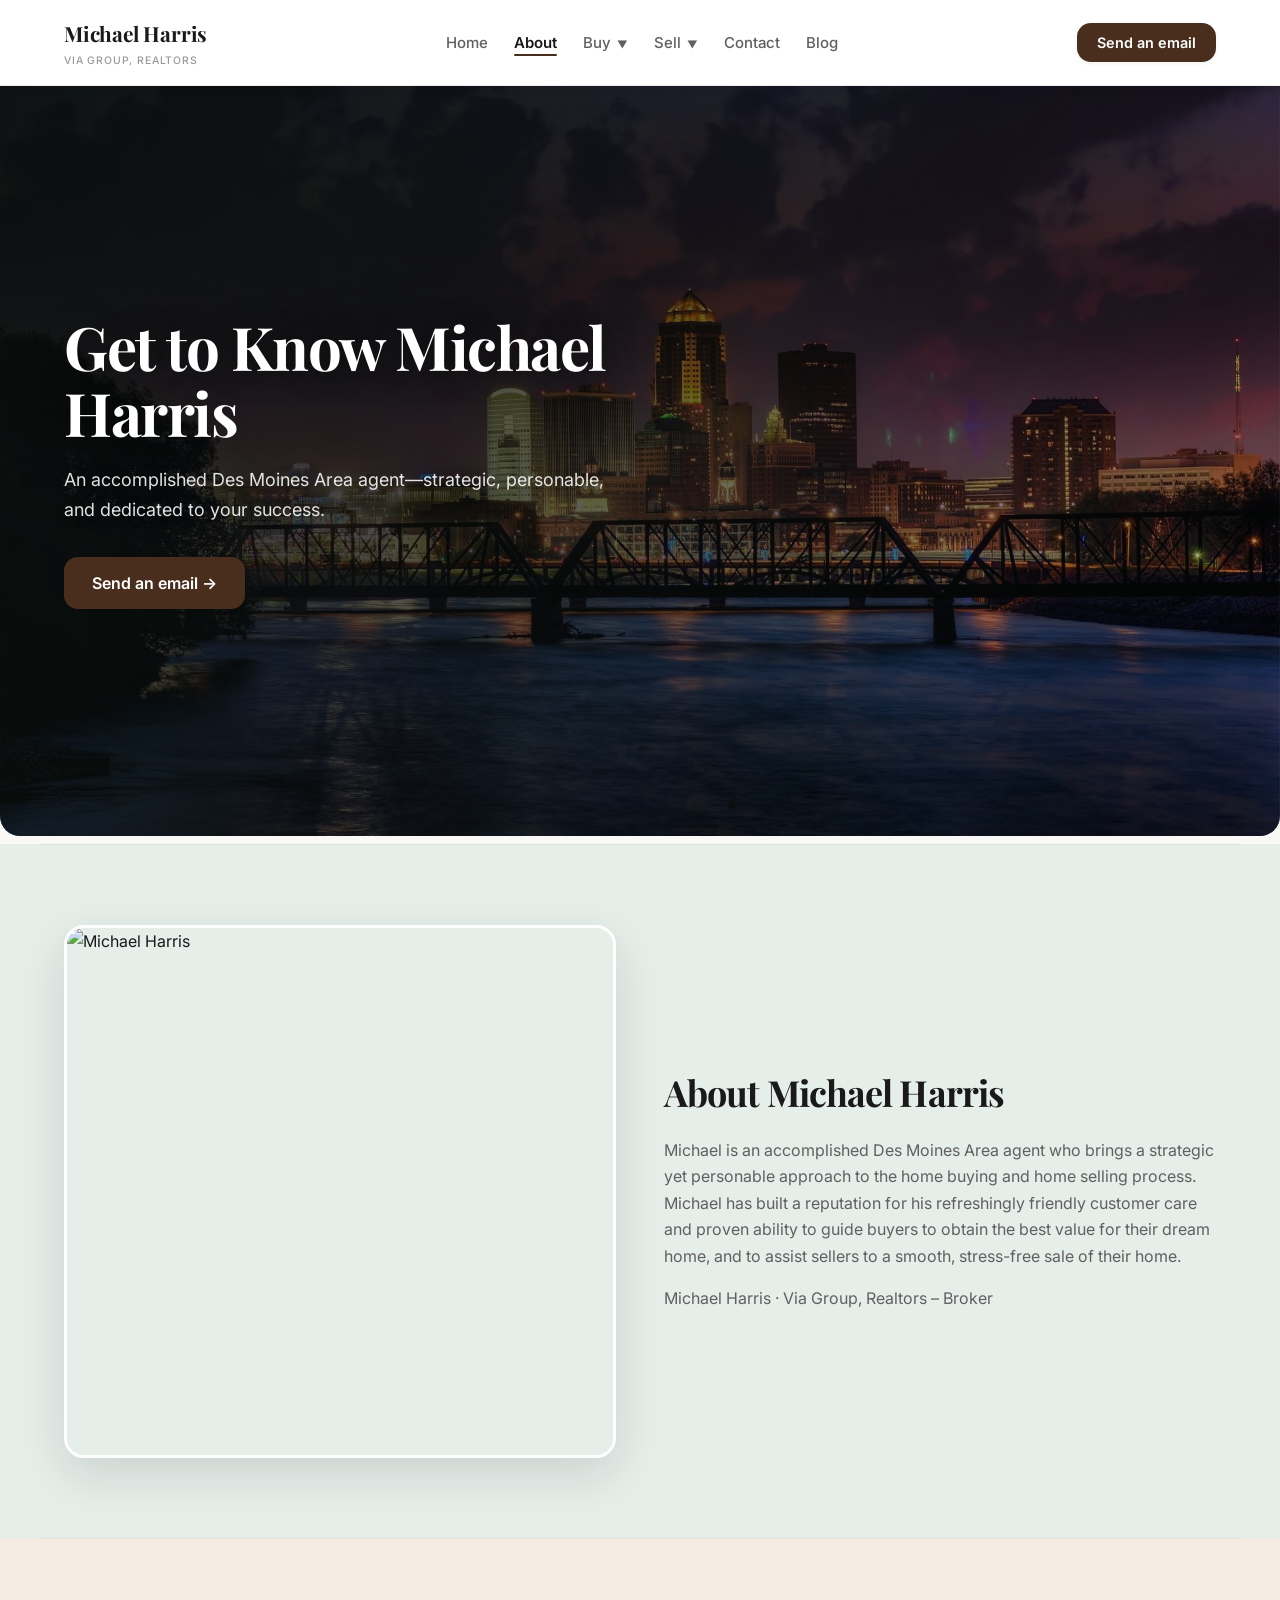
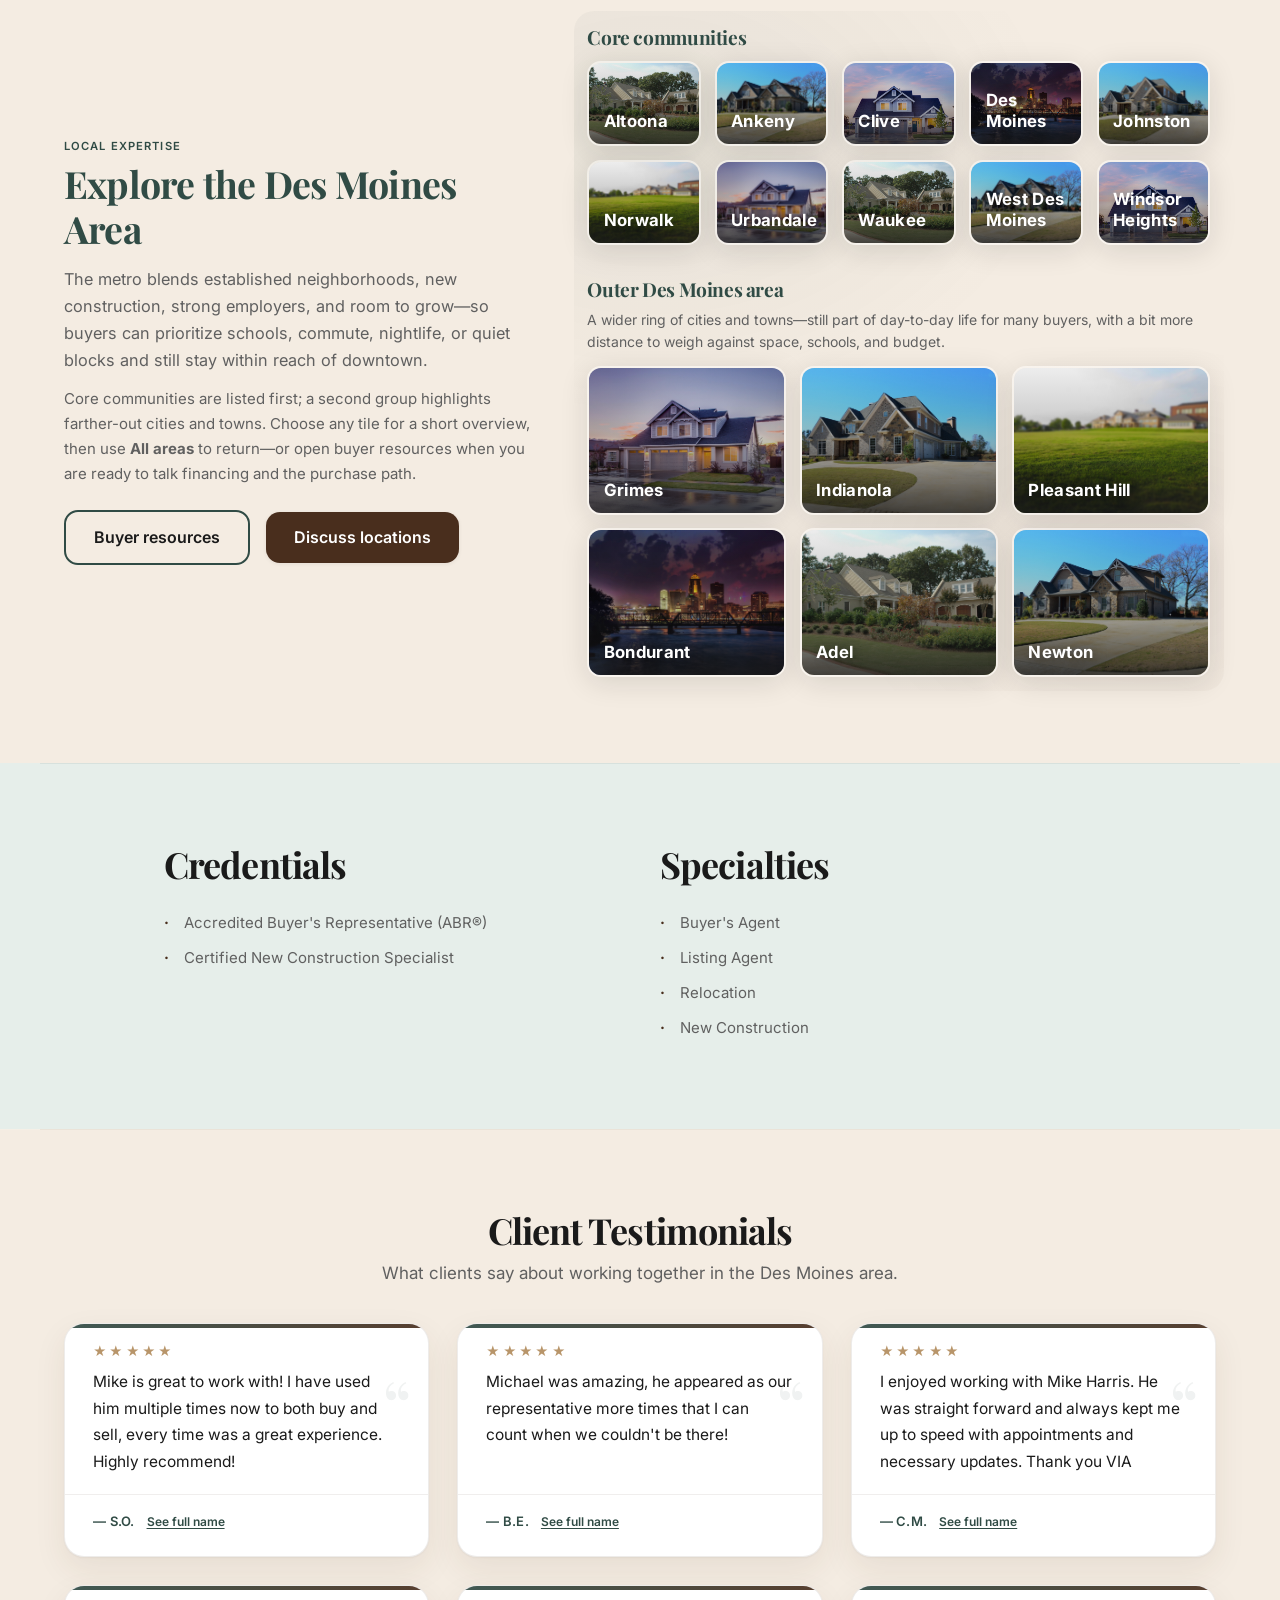
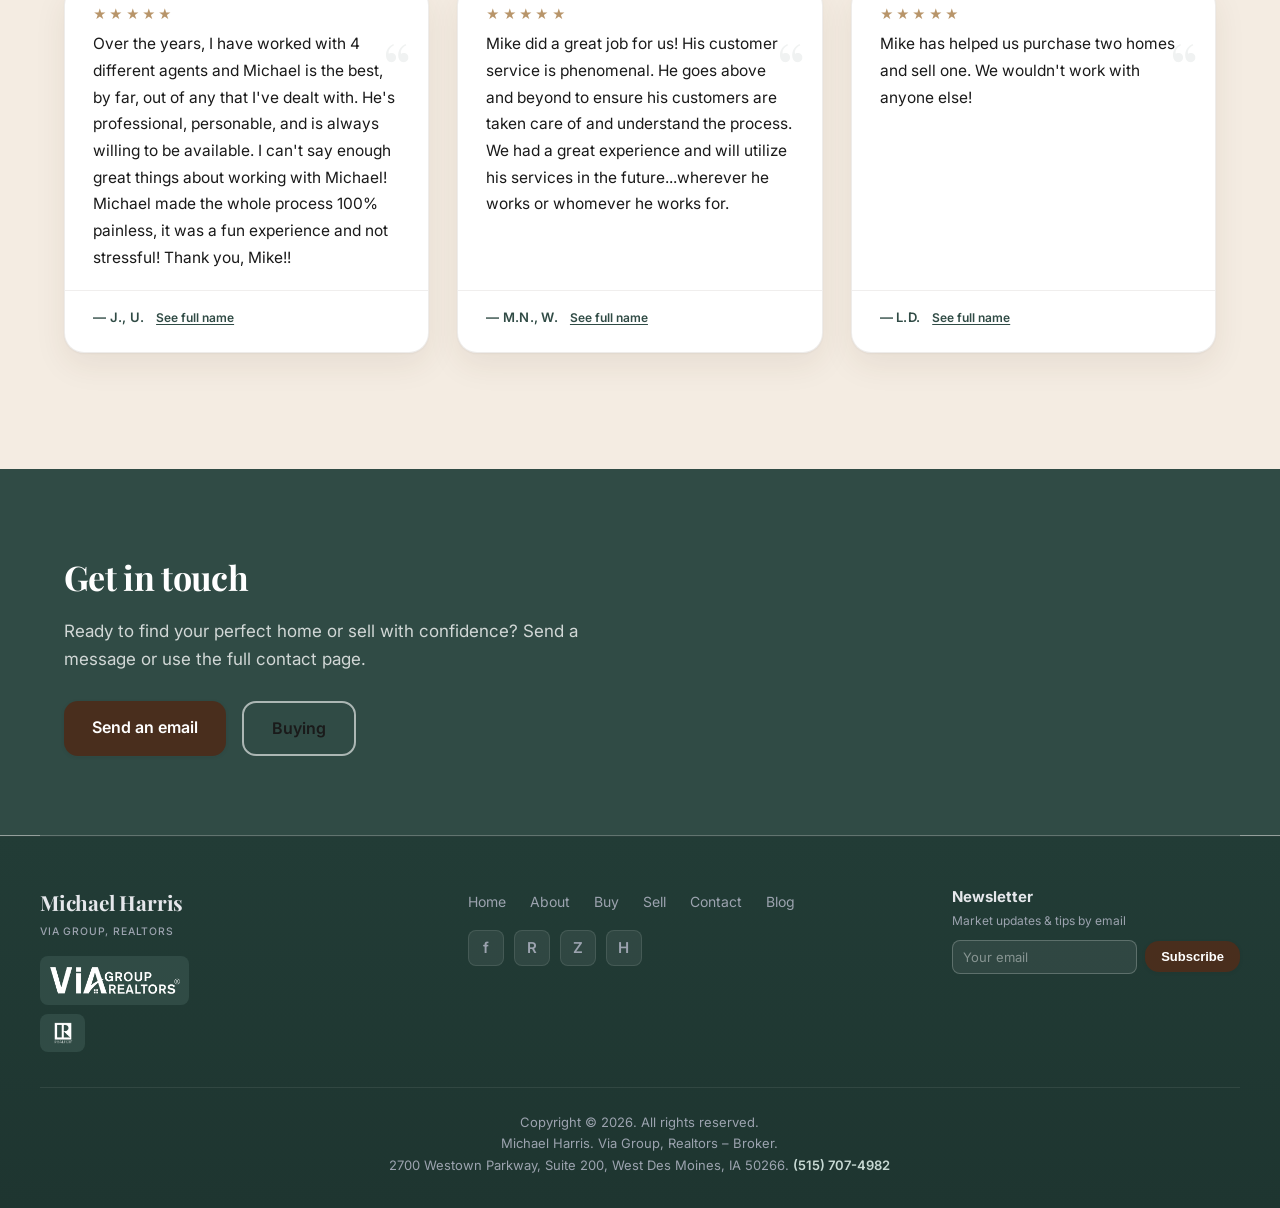
==== commit ac633490: "Refine layout, about page content, and interactive scripts Made-with: Cursor" ====
--- a/about.html
+++ b/about.html
@@ -67,28 +67,69 @@
             <p class="section-label">Local expertise</p>
             <h2 id="dm-areas-heading" class="dm-areas-heading">Explore the Des Moines Area</h2>
             <p class="dm-areas-lead">The metro blends established neighborhoods, new construction, strong employers, and room to grow—so buyers can prioritize schools, commute, nightlife, or quiet blocks and still stay within reach of downtown.</p>
-            <p class="dm-areas-lead dm-areas-lead--secondary">Choose a community for a short overview, then use <strong>All areas</strong> to return to the map—or open buyer resources when you are ready to talk financing and the purchase path.</p>
+            <p class="dm-areas-lead dm-areas-lead--secondary">Core communities are listed first; a second group highlights farther-out cities and towns. Choose any tile for a short overview, then use <strong>All areas</strong> to return—or open buyer resources when you are ready to talk financing and the purchase path.</p>
             <div class="dm-areas-cta">
               <a href="buy.html#buyers-resources" class="btn-outline">Buyer resources</a>
               <a href="contact.html" class="btn" data-contact-modal-open>Discuss locations</a>
             </div>
           </div>
           <div class="dm-areas-grid-wrap">
-            <ul class="dm-areas-grid" id="dm-areas-grid" aria-label="Greater Des Moines communities">
+            <h3 id="dm-areas-core-heading" class="dm-areas-subheading">Core communities</h3>
+            <ul class="dm-areas-grid dm-areas-grid--core" aria-labelledby="dm-areas-core-heading">
+              <li>
+                <button type="button" class="dm-area-card" data-area="altoona" aria-expanded="false" aria-controls="dm-area-detail-panel">
+                  <span class="visually-hidden">Show overview for Altoona</span>
+                  <img class="dm-area-card__img" src="images/paulbr75-new-home-2416180_1920.jpg" alt="" width="640" height="480" loading="lazy">
+                  <span class="dm-area-card__overlay" aria-hidden="true"></span>
+                  <span class="dm-area-card__label">Altoona</span>
+                </button>
+              </li>
+              <li>
+                <button type="button" class="dm-area-card" data-area="ankeny" aria-expanded="false" aria-controls="dm-area-detail-panel">
+                  <span class="visually-hidden">Show overview for Ankeny</span>
+                  <img class="dm-area-card__img" src="images/paulbr75-new-home-2419999_1920.jpg" alt="" width="640" height="480" loading="lazy">
+                  <span class="dm-area-card__overlay" aria-hidden="true"></span>
+                  <span class="dm-area-card__label">Ankeny</span>
+                </button>
+              </li>
+              <li>
+                <button type="button" class="dm-area-card" data-area="clive" aria-expanded="false" aria-controls="dm-area-detail-panel">
+                  <span class="visually-hidden">Show overview for Clive</span>
+                  <img class="dm-area-card__img" src="images/pexels-house-1836070_1920.jpg" alt="" width="640" height="480" loading="lazy">
+                  <span class="dm-area-card__overlay" aria-hidden="true"></span>
+                  <span class="dm-area-card__label">Clive</span>
+                </button>
+              </li>
               <li>
                 <button type="button" class="dm-area-card" data-area="des-moines" aria-expanded="false" aria-controls="dm-area-detail-panel">
                   <span class="visually-hidden">Show overview for Des Moines</span>
-                  <img class="dm-area-card__img" src="images/pexels-house-1836070_1920.jpg" alt="" width="640" height="480" loading="lazy">
+                  <img class="dm-area-card__img" src="images/about_hero.jpg" alt="" width="640" height="480" loading="lazy">
                   <span class="dm-area-card__overlay" aria-hidden="true"></span>
                   <span class="dm-area-card__label">Des Moines</span>
                 </button>
               </li>
               <li>
-                <button type="button" class="dm-area-card" data-area="west-des-moines" aria-expanded="false" aria-controls="dm-area-detail-panel">
-                  <span class="visually-hidden">Show overview for West Des Moines</span>
+                <button type="button" class="dm-area-card" data-area="johnston" aria-expanded="false" aria-controls="dm-area-detail-panel">
+                  <span class="visually-hidden">Show overview for Johnston</span>
+                  <img class="dm-area-card__img" src="images/paulbr75-luxury-home-2409518_1920.jpg" alt="" width="640" height="480" loading="lazy">
+                  <span class="dm-area-card__overlay" aria-hidden="true"></span>
+                  <span class="dm-area-card__label">Johnston</span>
+                </button>
+              </li>
+              <li>
+                <button type="button" class="dm-area-card" data-area="norwalk" aria-expanded="false" aria-controls="dm-area-detail-panel">
+                  <span class="visually-hidden">Show overview for Norwalk</span>
+                  <img class="dm-area-card__img" src="images/home_hero.jpg" alt="" width="640" height="480" loading="lazy">
+                  <span class="dm-area-card__overlay" aria-hidden="true"></span>
+                  <span class="dm-area-card__label">Norwalk</span>
+                </button>
+              </li>
+              <li>
+                <button type="button" class="dm-area-card" data-area="urbandale" aria-expanded="false" aria-controls="dm-area-detail-panel">
+                  <span class="visually-hidden">Show overview for Urbandale</span>
                   <img class="dm-area-card__img" src="images/pexels-house-1867187_1920.jpg" alt="" width="640" height="480" loading="lazy">
                   <span class="dm-area-card__overlay" aria-hidden="true"></span>
-                  <span class="dm-area-card__label">West Des Moines</span>
+                  <span class="dm-area-card__label">Urbandale</span>
                 </button>
               </li>
               <li>
@@ -100,27 +141,71 @@
                 </button>
               </li>
               <li>
-                <button type="button" class="dm-area-card" data-area="ankeny" aria-expanded="false" aria-controls="dm-area-detail-panel">
-                  <span class="visually-hidden">Show overview for Ankeny</span>
+                <button type="button" class="dm-area-card" data-area="west-des-moines" aria-expanded="false" aria-controls="dm-area-detail-panel">
+                  <span class="visually-hidden">Show overview for West Des Moines</span>
                   <img class="dm-area-card__img" src="images/paulbr75-new-home-2419999_1920.jpg" alt="" width="640" height="480" loading="lazy">
                   <span class="dm-area-card__overlay" aria-hidden="true"></span>
-                  <span class="dm-area-card__label">Ankeny</span>
-                </button>
-              </li>
-              <li>
-                <button type="button" class="dm-area-card" data-area="urbandale" aria-expanded="false" aria-controls="dm-area-detail-panel">
-                  <span class="visually-hidden">Show overview for Urbandale</span>
+                  <span class="dm-area-card__label">West Des Moines</span>
+                </button>
+              </li>
+              <li>
+                <button type="button" class="dm-area-card" data-area="windsor-heights" aria-expanded="false" aria-controls="dm-area-detail-panel">
+                  <span class="visually-hidden">Show overview for Windsor Heights</span>
+                  <img class="dm-area-card__img" src="images/pexels-house-1836070_1920.jpg" alt="" width="640" height="480" loading="lazy">
+                  <span class="dm-area-card__overlay" aria-hidden="true"></span>
+                  <span class="dm-area-card__label">Windsor Heights</span>
+                </button>
+              </li>
+            </ul>
+            <h3 id="dm-areas-outer-heading" class="dm-areas-subheading">Outer Des Moines area</h3>
+            <p class="dm-areas-subheading-note">A wider ring of cities and towns—still part of day-to-day life for many buyers, with a bit more distance to weigh against space, schools, and budget.</p>
+            <ul class="dm-areas-grid dm-areas-grid--outer" aria-labelledby="dm-areas-outer-heading">
+              <li>
+                <button type="button" class="dm-area-card" data-area="grimes" aria-expanded="false" aria-controls="dm-area-detail-panel">
+                  <span class="visually-hidden">Show overview for Grimes</span>
+                  <img class="dm-area-card__img" src="images/pexels-house-1867187_1920.jpg" alt="" width="640" height="480" loading="lazy">
+                  <span class="dm-area-card__overlay" aria-hidden="true"></span>
+                  <span class="dm-area-card__label">Grimes</span>
+                </button>
+              </li>
+              <li>
+                <button type="button" class="dm-area-card" data-area="indianola" aria-expanded="false" aria-controls="dm-area-detail-panel">
+                  <span class="visually-hidden">Show overview for Indianola</span>
                   <img class="dm-area-card__img" src="images/paulbr75-luxury-home-2409518_1920.jpg" alt="" width="640" height="480" loading="lazy">
                   <span class="dm-area-card__overlay" aria-hidden="true"></span>
-                  <span class="dm-area-card__label">Urbandale</span>
-                </button>
-              </li>
-              <li>
-                <button type="button" class="dm-area-card" data-area="johnston" aria-expanded="false" aria-controls="dm-area-detail-panel">
-                  <span class="visually-hidden">Show overview for Johnston</span>
+                  <span class="dm-area-card__label">Indianola</span>
+                </button>
+              </li>
+              <li>
+                <button type="button" class="dm-area-card" data-area="pleasant-hill" aria-expanded="false" aria-controls="dm-area-detail-panel">
+                  <span class="visually-hidden">Show overview for Pleasant Hill</span>
                   <img class="dm-area-card__img" src="images/home_hero.jpg" alt="" width="640" height="480" loading="lazy">
                   <span class="dm-area-card__overlay" aria-hidden="true"></span>
-                  <span class="dm-area-card__label">Johnston</span>
+                  <span class="dm-area-card__label">Pleasant Hill</span>
+                </button>
+              </li>
+              <li>
+                <button type="button" class="dm-area-card" data-area="bondurant" aria-expanded="false" aria-controls="dm-area-detail-panel">
+                  <span class="visually-hidden">Show overview for Bondurant</span>
+                  <img class="dm-area-card__img" src="images/about_hero.jpg" alt="" width="640" height="480" loading="lazy">
+                  <span class="dm-area-card__overlay" aria-hidden="true"></span>
+                  <span class="dm-area-card__label">Bondurant</span>
+                </button>
+              </li>
+              <li>
+                <button type="button" class="dm-area-card" data-area="adel" aria-expanded="false" aria-controls="dm-area-detail-panel">
+                  <span class="visually-hidden">Show overview for Adel</span>
+                  <img class="dm-area-card__img" src="images/paulbr75-new-home-2416180_1920.jpg" alt="" width="640" height="480" loading="lazy">
+                  <span class="dm-area-card__overlay" aria-hidden="true"></span>
+                  <span class="dm-area-card__label">Adel</span>
+                </button>
+              </li>
+              <li>
+                <button type="button" class="dm-area-card" data-area="newton" aria-expanded="false" aria-controls="dm-area-detail-panel">
+                  <span class="visually-hidden">Show overview for Newton</span>
+                  <img class="dm-area-card__img" src="images/paulbr75-new-home-2419999_1920.jpg" alt="" width="640" height="480" loading="lazy">
+                  <span class="dm-area-card__overlay" aria-hidden="true"></span>
+                  <span class="dm-area-card__label">Newton</span>
                 </button>
               </li>
             </ul>
--- a/css/styles.css
+++ b/css/styles.css
@@ -374,6 +374,125 @@
   border-top: 1px solid rgba(48, 75, 69, 0.1);
 }
 
+main > section.dm-areas-preview-section {
+  background: linear-gradient(175deg, #faf8f5 0%, #eef4f1 55%, #f2ebe3 100%);
+  box-shadow: 0 0 0 100vmax #f2ebe3;
+  clip-path: inset(0 -100vmax);
+  border-top: 1px solid rgba(48, 75, 69, 0.09);
+}
+
+.dm-areas-preview-inner {
+  max-width: 1000px;
+  margin: 0 auto;
+}
+
+.dm-areas-preview-head {
+  text-align: center;
+  max-width: 38rem;
+  margin: 0 auto 1.5rem;
+}
+
+.dm-areas-preview-head .section-label {
+  text-align: center;
+}
+
+.dm-areas-preview-head .dm-areas-heading {
+  margin-bottom: 0.65rem;
+}
+
+.dm-areas-preview-lead {
+  margin-bottom: 0;
+  font-size: 1rem;
+}
+
+.dm-areas-preview-strip {
+  list-style: none;
+  margin: 0 0 1.75rem;
+  padding: 0;
+  display: grid;
+  grid-template-columns: repeat(6, 1fr);
+  gap: 0.7rem;
+}
+
+.dm-areas-preview-strip > li {
+  min-width: 0;
+}
+
+a.dm-areas-preview-item--link {
+  display: block;
+  text-align: center;
+  text-decoration: none;
+  color: inherit;
+  border-radius: var(--radius-md);
+  transition: transform var(--transition), box-shadow var(--transition);
+}
+
+a.dm-areas-preview-item--link:hover {
+  transform: translateY(-3px);
+}
+
+a.dm-areas-preview-item--link:focus-visible {
+  outline: 2px solid var(--teal);
+  outline-offset: 3px;
+}
+
+a.dm-areas-preview-item--link:hover .dm-areas-preview-item__media,
+a.dm-areas-preview-item--link:focus-visible .dm-areas-preview-item__media {
+  border-color: rgba(48, 75, 69, 0.35);
+  box-shadow: 0 8px 28px rgba(26, 26, 26, 0.12);
+}
+
+.dm-areas-preview-item__media {
+  display: block;
+  aspect-ratio: 4 / 3;
+  border-radius: var(--radius-md);
+  overflow: hidden;
+  border: 2px solid #e0dbd4;
+  box-shadow: var(--shadow-sm);
+  margin-bottom: 0.4rem;
+}
+
+.dm-areas-preview-item__media img {
+  width: 100%;
+  height: 100%;
+  object-fit: cover;
+}
+
+.dm-areas-preview-item__name {
+  display: block;
+  font-size: 0.72rem;
+  font-weight: 700;
+  color: var(--teal);
+  line-height: 1.25;
+  letter-spacing: 0.01em;
+}
+
+.dm-areas-preview-cta {
+  display: flex;
+  flex-wrap: wrap;
+  gap: 0.85rem 1rem;
+  justify-content: center;
+  align-items: center;
+}
+
+@media (max-width: 720px) {
+  .dm-areas-preview-strip {
+    grid-template-columns: repeat(3, 1fr);
+  }
+}
+
+@media (max-width: 400px) {
+  .dm-areas-preview-strip {
+    grid-template-columns: repeat(2, 1fr);
+  }
+}
+
+@media (prefers-reduced-motion: reduce) {
+  a.dm-areas-preview-item--link:hover {
+    transform: none;
+  }
+}
+
 .dm-areas-inner {
   max-width: 1160px;
   margin: 0 auto;
@@ -417,6 +536,32 @@
   flex-wrap: wrap;
   gap: 0.85rem 1rem;
   align-items: center;
+}
+
+.dm-areas-subheading {
+  font-family: 'Playfair Display', Georgia, serif;
+  font-size: 1.2rem;
+  font-weight: 700;
+  color: var(--teal);
+  margin: 0 0 0.75rem;
+  position: relative;
+  z-index: 1;
+  letter-spacing: -0.02em;
+  line-height: 1.25;
+}
+
+.dm-areas-grid + .dm-areas-subheading {
+  margin-top: 2rem;
+}
+
+.dm-areas-subheading-note {
+  font-size: 0.875rem;
+  color: var(--gray);
+  line-height: 1.55;
+  margin: -0.25rem 0 0.85rem;
+  position: relative;
+  z-index: 1;
+  max-width: 38rem;
 }
 
 .dm-areas-grid-wrap {
@@ -446,6 +591,24 @@
   gap: 0.85rem;
   position: relative;
   z-index: 1;
+}
+
+.dm-areas-grid--core {
+  grid-template-columns: repeat(5, 1fr);
+}
+
+.dm-areas-grid--outer {
+  grid-template-columns: repeat(3, 1fr);
+}
+
+@media (max-width: 1100px) {
+  .dm-areas-grid--core {
+    grid-template-columns: repeat(3, 1fr);
+  }
+
+  .dm-areas-grid--outer {
+    grid-template-columns: repeat(2, 1fr);
+  }
 }
 
 .dm-area-card {
@@ -629,16 +792,32 @@
   .dm-areas-cta {
     justify-content: center;
   }
+
+  .dm-areas-subheading,
+  .dm-areas-subheading-note {
+    text-align: center;
+    margin-left: auto;
+    margin-right: auto;
+  }
 }
 
 @media (max-width: 640px) {
-  .dm-areas-grid {
+  .dm-areas-grid,
+  .dm-areas-grid--core,
+  .dm-areas-grid--outer {
     grid-template-columns: repeat(2, 1fr);
   }
+
+  .dm-areas-grid--core .dm-area-card__label,
+  .dm-areas-grid--outer .dm-area-card__label {
+    font-size: 0.9rem;
+  }
 }
 
 @media (max-width: 400px) {
-  .dm-areas-grid {
+  .dm-areas-grid,
+  .dm-areas-grid--core,
+  .dm-areas-grid--outer {
     grid-template-columns: 1fr;
   }
 }
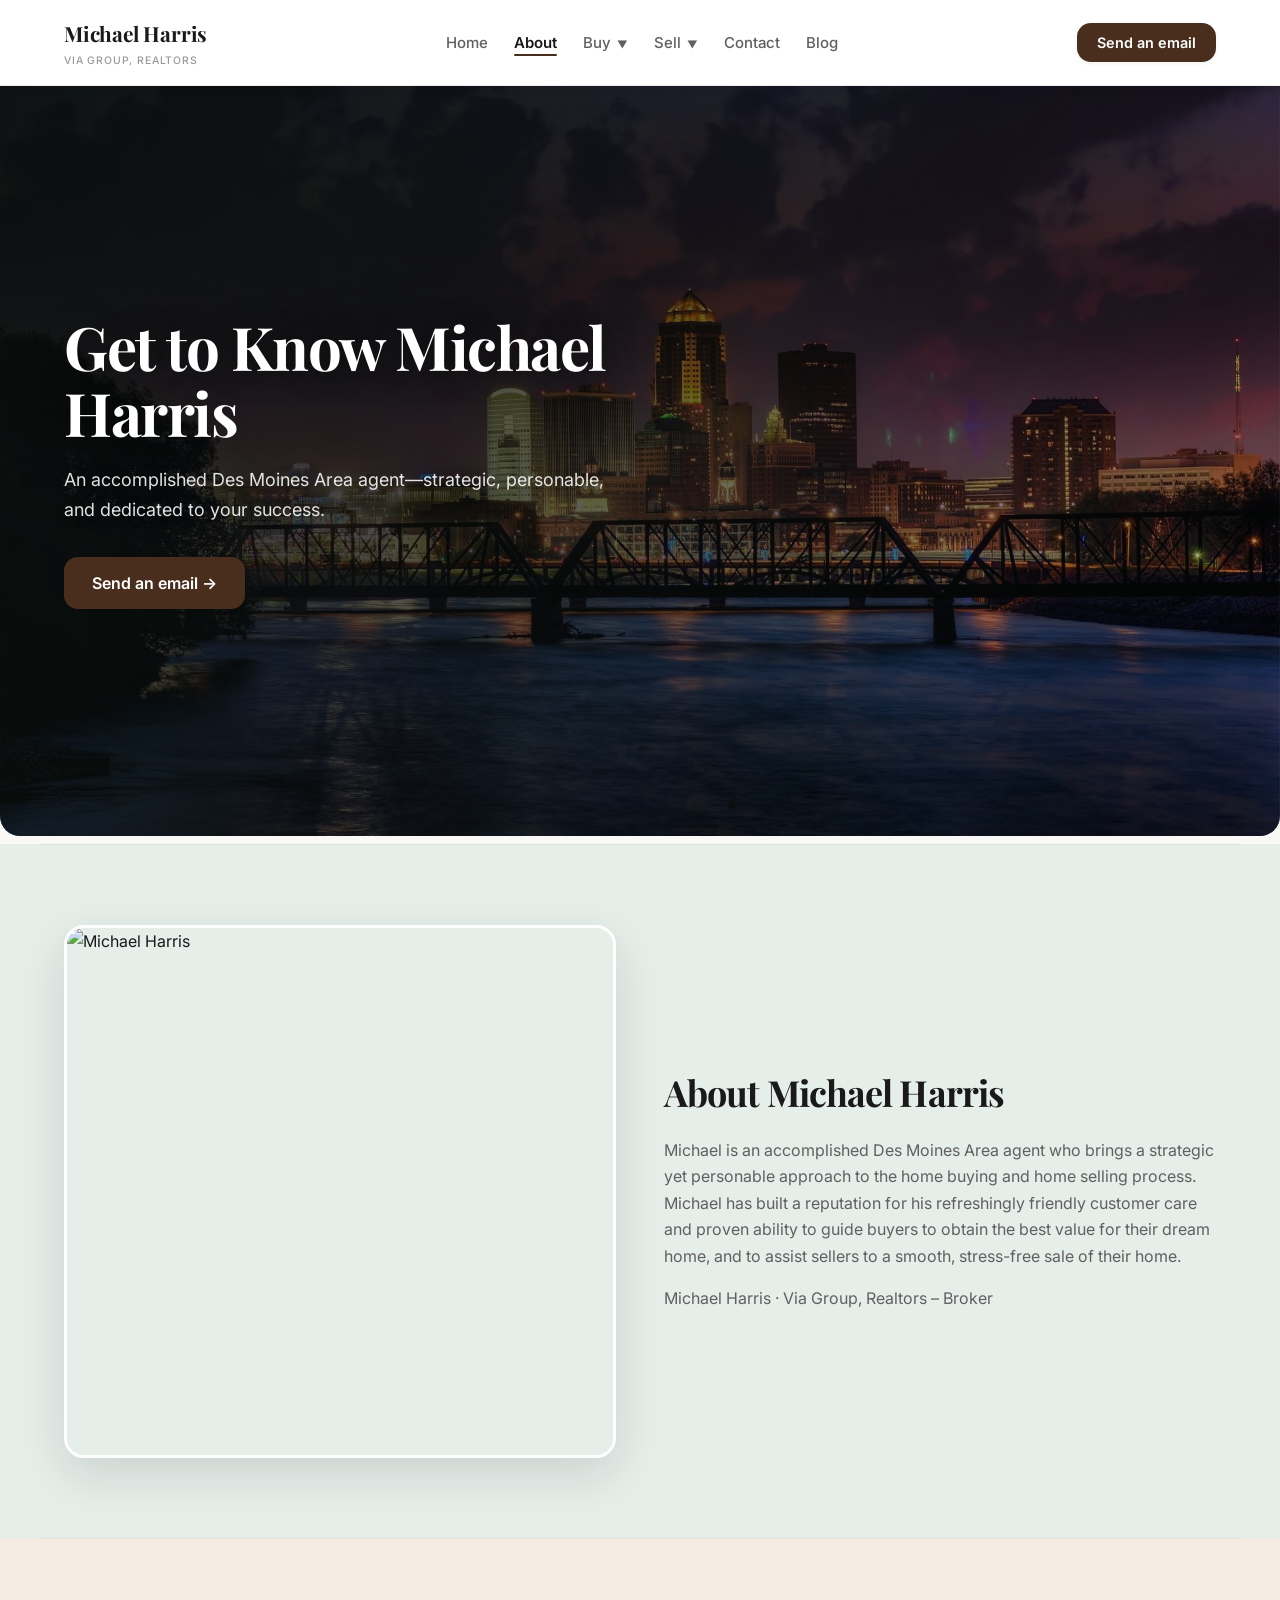
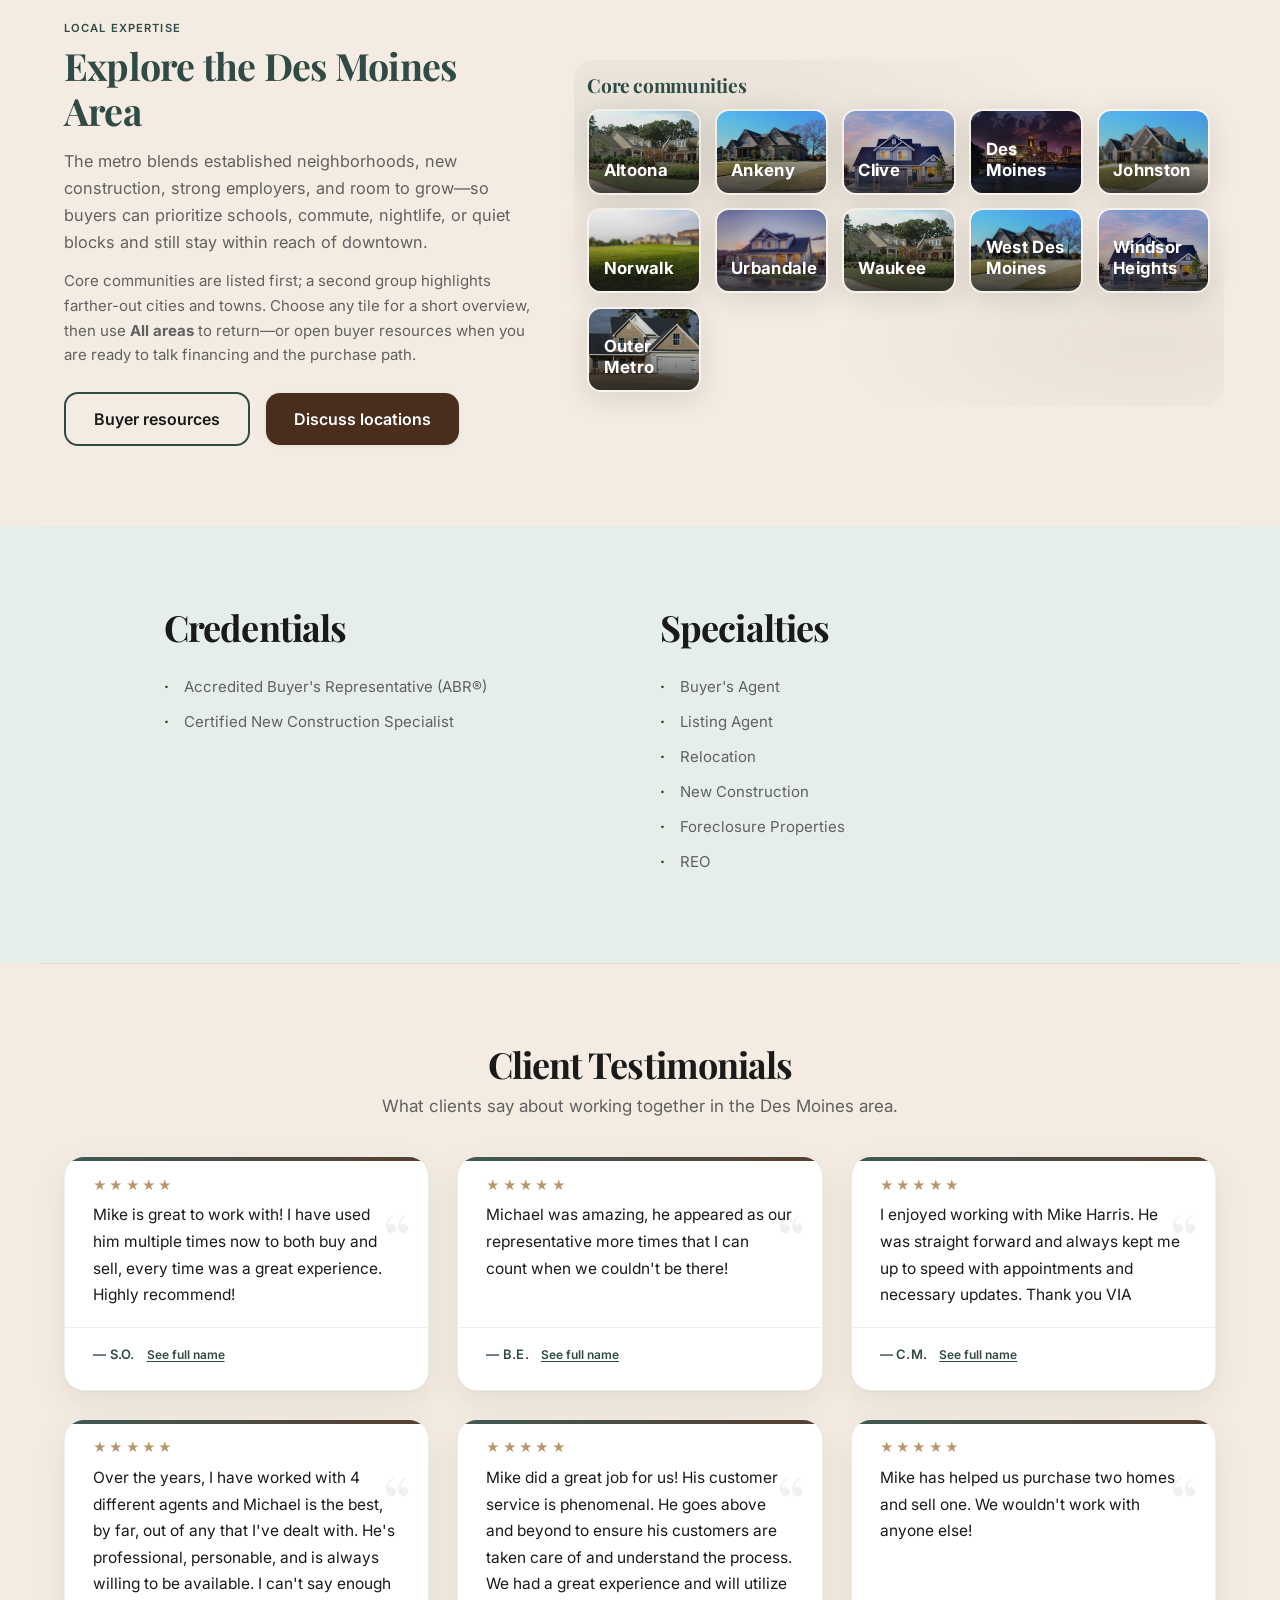
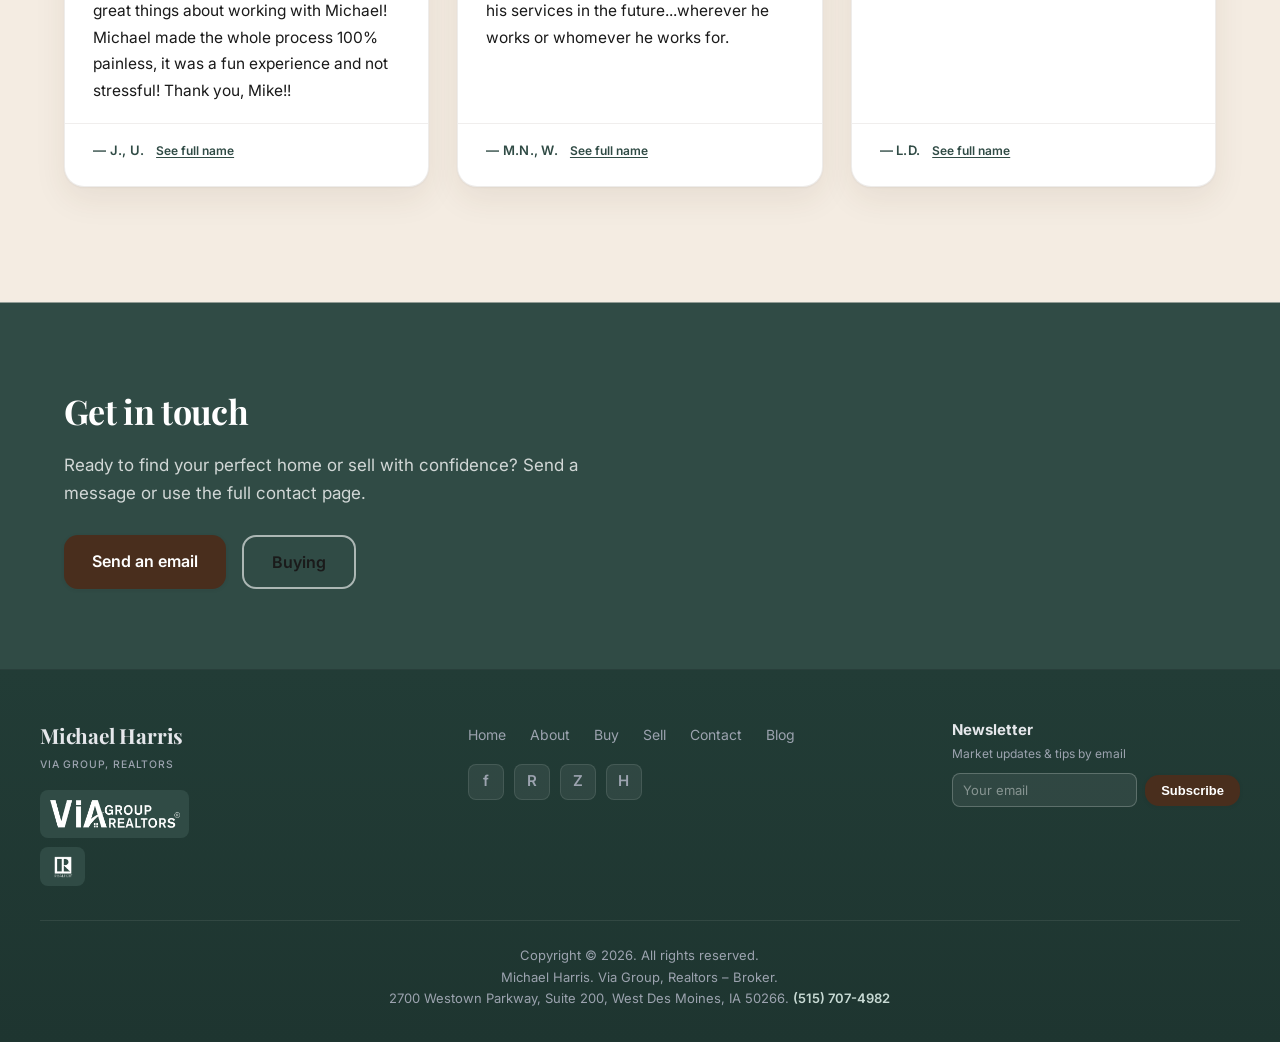
==== commit 85cfce25: "Improve on-page SEO metadata and calculator search targeting Add tailored meta descriptions and soci" ====
--- a/about.html
+++ b/about.html
@@ -4,6 +4,16 @@
   <meta charset="UTF-8">
   <meta name="viewport" content="width=device-width, initial-scale=1.0">
   <title>About | Michael Harris | Real Estate</title>
+  <meta name="description" content="Meet Michael Harris, a Des Moines area Realtor with Via Group, focused on strategic guidance, friendly service, and smooth buying and selling experiences.">
+  <meta name="robots" content="index, follow">
+  <meta property="og:title" content="About Michael Harris | Des Moines Realtor">
+  <meta property="og:description" content="Learn about Michael Harris and his local expertise across Des Moines, West Des Moines, Waukee, Ankeny, and nearby communities.">
+  <meta property="og:type" content="website">
+  <meta property="og:image" content="images/about_hero.jpg">
+  <meta name="twitter:card" content="summary_large_image">
+  <meta name="twitter:title" content="About Michael Harris | Des Moines Realtor">
+  <meta name="twitter:description" content="Learn about Michael Harris and his local expertise across Des Moines, West Des Moines, Waukee, Ankeny, and nearby communities.">
+  <meta name="twitter:image" content="images/about_hero.jpg">
   <link rel="preconnect" href="https://fonts.googleapis.com">
   <link rel="preconnect" href="https://fonts.gstatic.com" crossorigin>
   <link href="https://fonts.googleapis.com/css2?family=Inter:wght@400;500;600;700&family=Playfair+Display:wght@400;500;600;700&display=swap" rel="stylesheet">
@@ -20,8 +30,8 @@
       <ul id="primary-nav" class="nav-links">
         <li><a href="index.html">Home</a></li>
         <li><a href="about.html">About</a></li>
-        <li class="nav-has-dropdown"><a href="buy.html">Buy <span class="nav-chevron" aria-hidden="true">&#9660;</span></a><ul class="nav-dropdown"><li><a href="buy.html#buying-process">Buying Process</a></li><li><a href="buy.html#buyers-resources">Buyer Resources</a></li></ul></li>
-        <li class="nav-has-dropdown"><a href="sell.html">Sell <span class="nav-chevron" aria-hidden="true">&#9660;</span></a><ul class="nav-dropdown"><li><a href="sell.html#home-valuation">Home Valuation</a></li><li><a href="sell.html#selling-process">Selling Process</a></li><li><a href="sell.html#marketing-strategy">Marketing Strategy</a></li></ul></li>
+        <li class="nav-has-dropdown"><a href="buy.html">Buy <span class="nav-chevron" aria-hidden="true">&#9660;</span></a><ul class="nav-dropdown"><li><a href="buy.html#buying-process">Buying Process</a></li><li><a href="buy.html#buyers-resources">Buyer Resources</a></li><li><a href="buy.html#buyer-financial-tools">Financial Tools</a></li></ul></li>
+        <li class="nav-has-dropdown"><a href="sell.html">Sell <span class="nav-chevron" aria-hidden="true">&#9660;</span></a><ul class="nav-dropdown"><li><a href="sell.html#home-valuation">Home Valuation</a></li><li><a href="sell.html#selling-process">Selling Process</a></li><li><a href="sell.html#marketing-strategy">Marketing Strategy</a></li><li><a href="sell.html#seller-guide">Seller Guide</a></li><li><a href="sell.html#seller-resources">Financial Tools</a></li></ul></li>
         <li><a href="contact.html">Contact</a></li>
         <li><a href="blog.html">Blog</a></li>
       </ul>
@@ -156,56 +166,12 @@
                   <span class="dm-area-card__label">Windsor Heights</span>
                 </button>
               </li>
-            </ul>
-            <h3 id="dm-areas-outer-heading" class="dm-areas-subheading">Outer Des Moines area</h3>
-            <p class="dm-areas-subheading-note">A wider ring of cities and towns—still part of day-to-day life for many buyers, with a bit more distance to weigh against space, schools, and budget.</p>
-            <ul class="dm-areas-grid dm-areas-grid--outer" aria-labelledby="dm-areas-outer-heading">
-              <li>
-                <button type="button" class="dm-area-card" data-area="grimes" aria-expanded="false" aria-controls="dm-area-detail-panel">
-                  <span class="visually-hidden">Show overview for Grimes</span>
-                  <img class="dm-area-card__img" src="images/pexels-house-1867187_1920.jpg" alt="" width="640" height="480" loading="lazy">
-                  <span class="dm-area-card__overlay" aria-hidden="true"></span>
-                  <span class="dm-area-card__label">Grimes</span>
-                </button>
-              </li>
-              <li>
-                <button type="button" class="dm-area-card" data-area="indianola" aria-expanded="false" aria-controls="dm-area-detail-panel">
-                  <span class="visually-hidden">Show overview for Indianola</span>
-                  <img class="dm-area-card__img" src="images/paulbr75-luxury-home-2409518_1920.jpg" alt="" width="640" height="480" loading="lazy">
-                  <span class="dm-area-card__overlay" aria-hidden="true"></span>
-                  <span class="dm-area-card__label">Indianola</span>
-                </button>
-              </li>
-              <li>
-                <button type="button" class="dm-area-card" data-area="pleasant-hill" aria-expanded="false" aria-controls="dm-area-detail-panel">
-                  <span class="visually-hidden">Show overview for Pleasant Hill</span>
-                  <img class="dm-area-card__img" src="images/home_hero.jpg" alt="" width="640" height="480" loading="lazy">
-                  <span class="dm-area-card__overlay" aria-hidden="true"></span>
-                  <span class="dm-area-card__label">Pleasant Hill</span>
-                </button>
-              </li>
-              <li>
-                <button type="button" class="dm-area-card" data-area="bondurant" aria-expanded="false" aria-controls="dm-area-detail-panel">
-                  <span class="visually-hidden">Show overview for Bondurant</span>
-                  <img class="dm-area-card__img" src="images/about_hero.jpg" alt="" width="640" height="480" loading="lazy">
-                  <span class="dm-area-card__overlay" aria-hidden="true"></span>
-                  <span class="dm-area-card__label">Bondurant</span>
-                </button>
-              </li>
-              <li>
-                <button type="button" class="dm-area-card" data-area="adel" aria-expanded="false" aria-controls="dm-area-detail-panel">
-                  <span class="visually-hidden">Show overview for Adel</span>
-                  <img class="dm-area-card__img" src="images/paulbr75-new-home-2416180_1920.jpg" alt="" width="640" height="480" loading="lazy">
-                  <span class="dm-area-card__overlay" aria-hidden="true"></span>
-                  <span class="dm-area-card__label">Adel</span>
-                </button>
-              </li>
-              <li>
-                <button type="button" class="dm-area-card" data-area="newton" aria-expanded="false" aria-controls="dm-area-detail-panel">
-                  <span class="visually-hidden">Show overview for Newton</span>
-                  <img class="dm-area-card__img" src="images/paulbr75-new-home-2419999_1920.jpg" alt="" width="640" height="480" loading="lazy">
-                  <span class="dm-area-card__overlay" aria-hidden="true"></span>
-                  <span class="dm-area-card__label">Newton</span>
+              <li>
+                <button type="button" class="dm-area-card" data-area="outer-des-moines" aria-expanded="false" aria-controls="dm-area-detail-panel">
+                  <span class="visually-hidden">Show overview for Outer Metro</span>
+                  <img class="dm-area-card__img" src="images/home2.jpg" alt="" width="640" height="480" loading="lazy">
+                  <span class="dm-area-card__overlay" aria-hidden="true"></span>
+                  <span class="dm-area-card__label">Outer Metro</span>
                 </button>
               </li>
             </ul>
@@ -239,6 +205,8 @@
             <li>Listing Agent</li>
             <li>Relocation</li>
             <li>New Construction</li>
+            <li>Foreclosure Properties</li>
+            <li>REO</li>
           </ul>
         </div>
       </div>
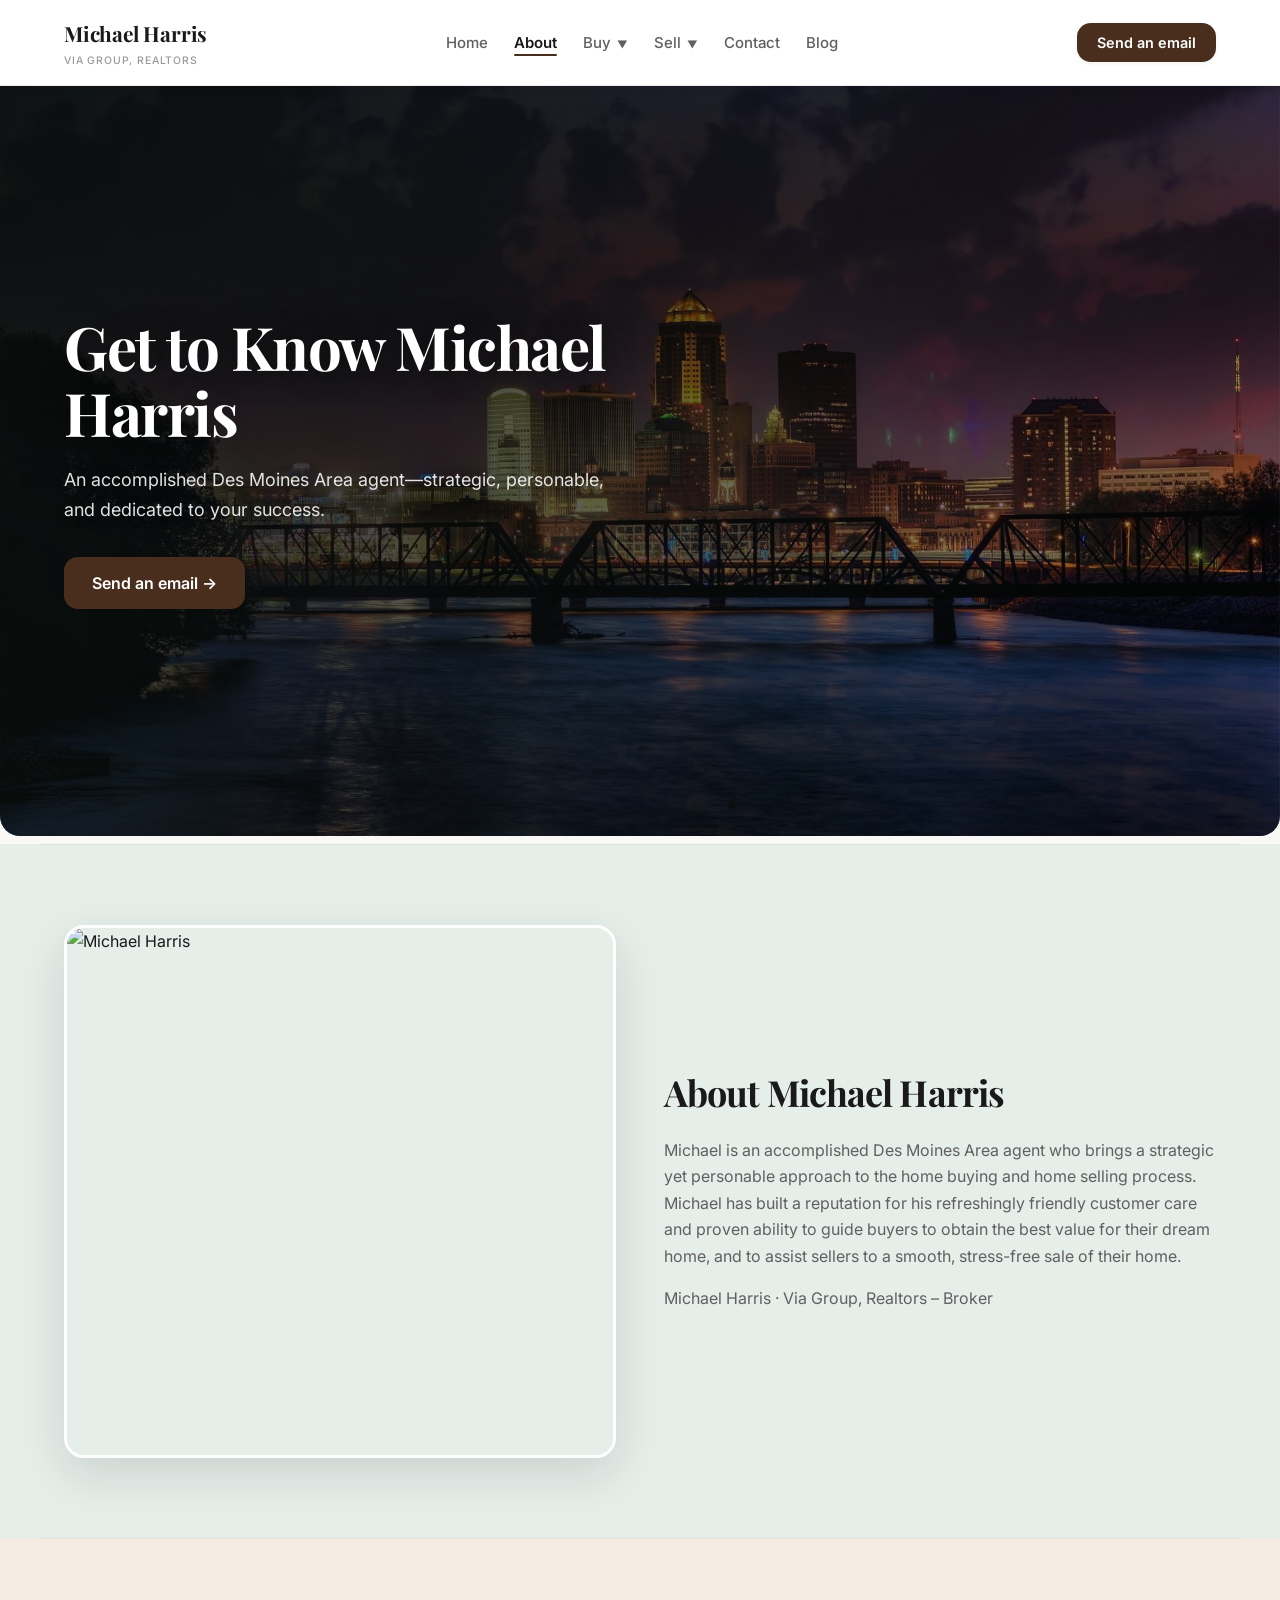
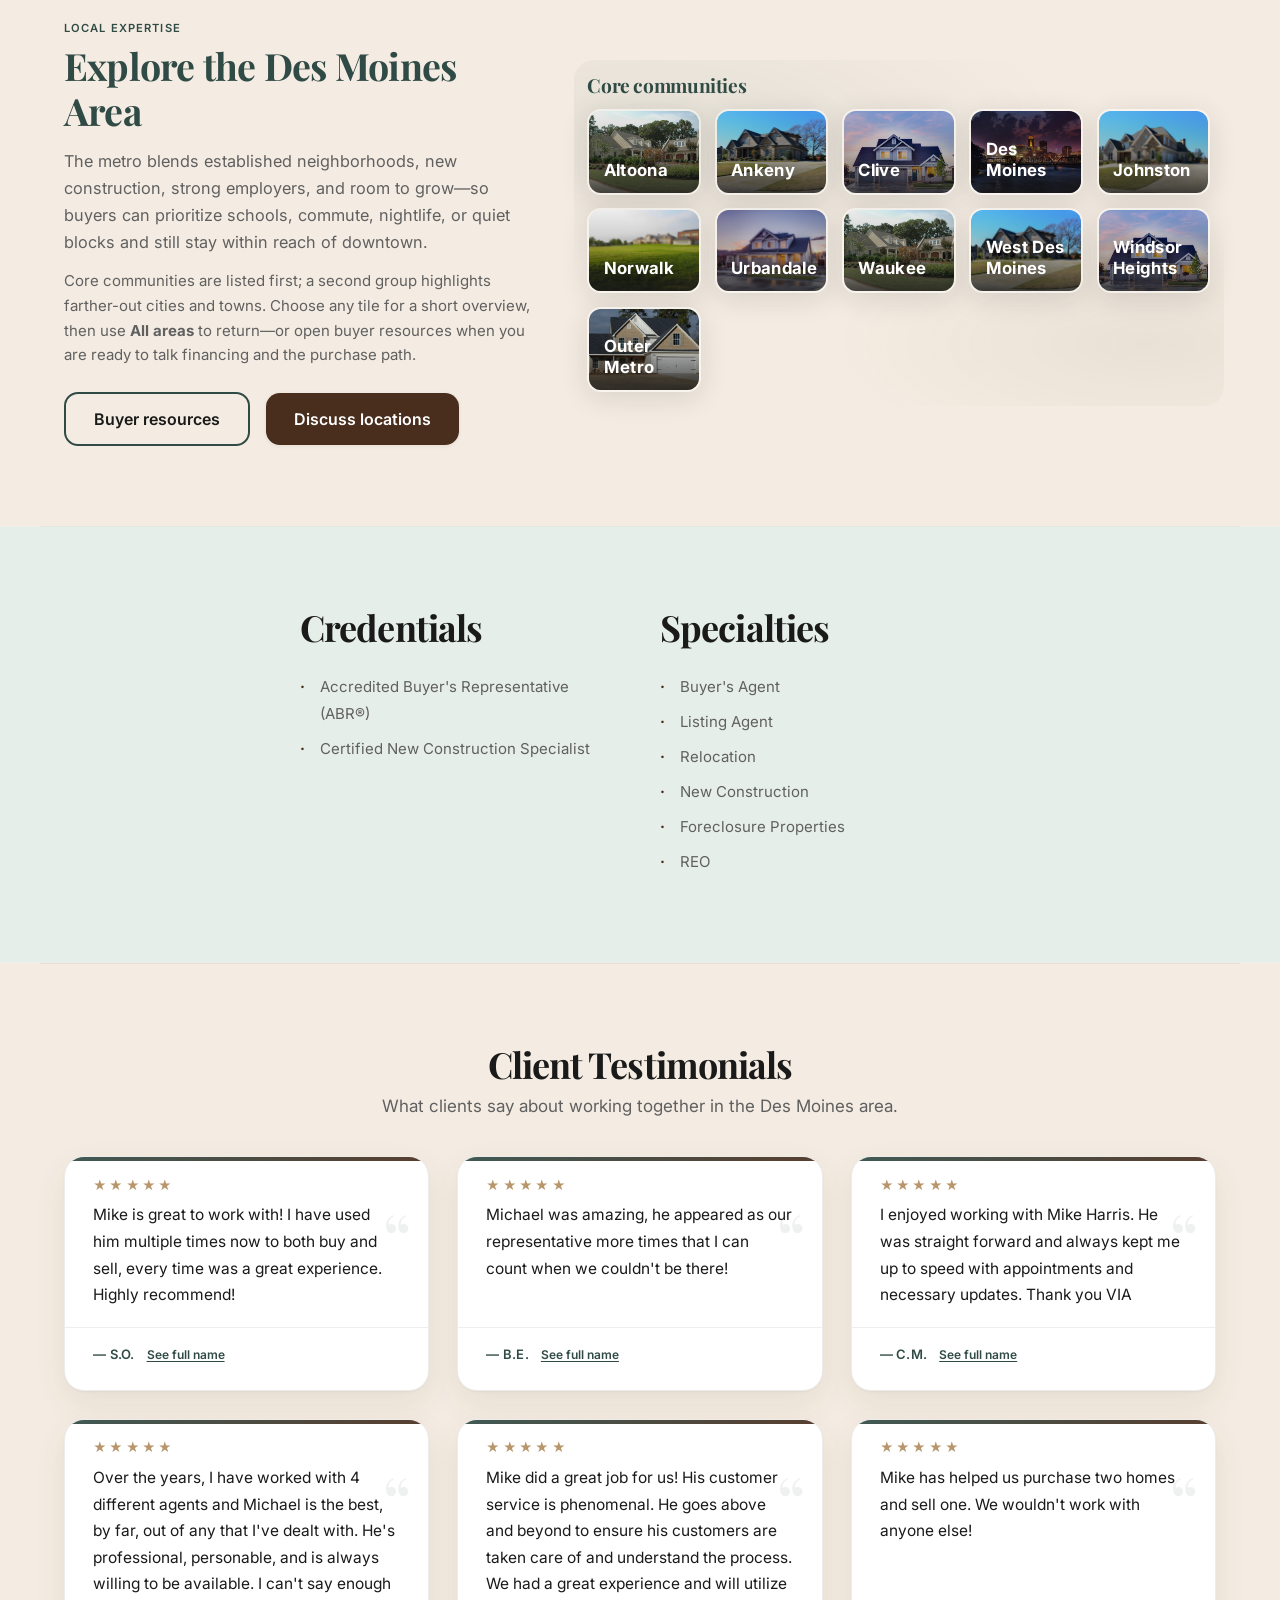
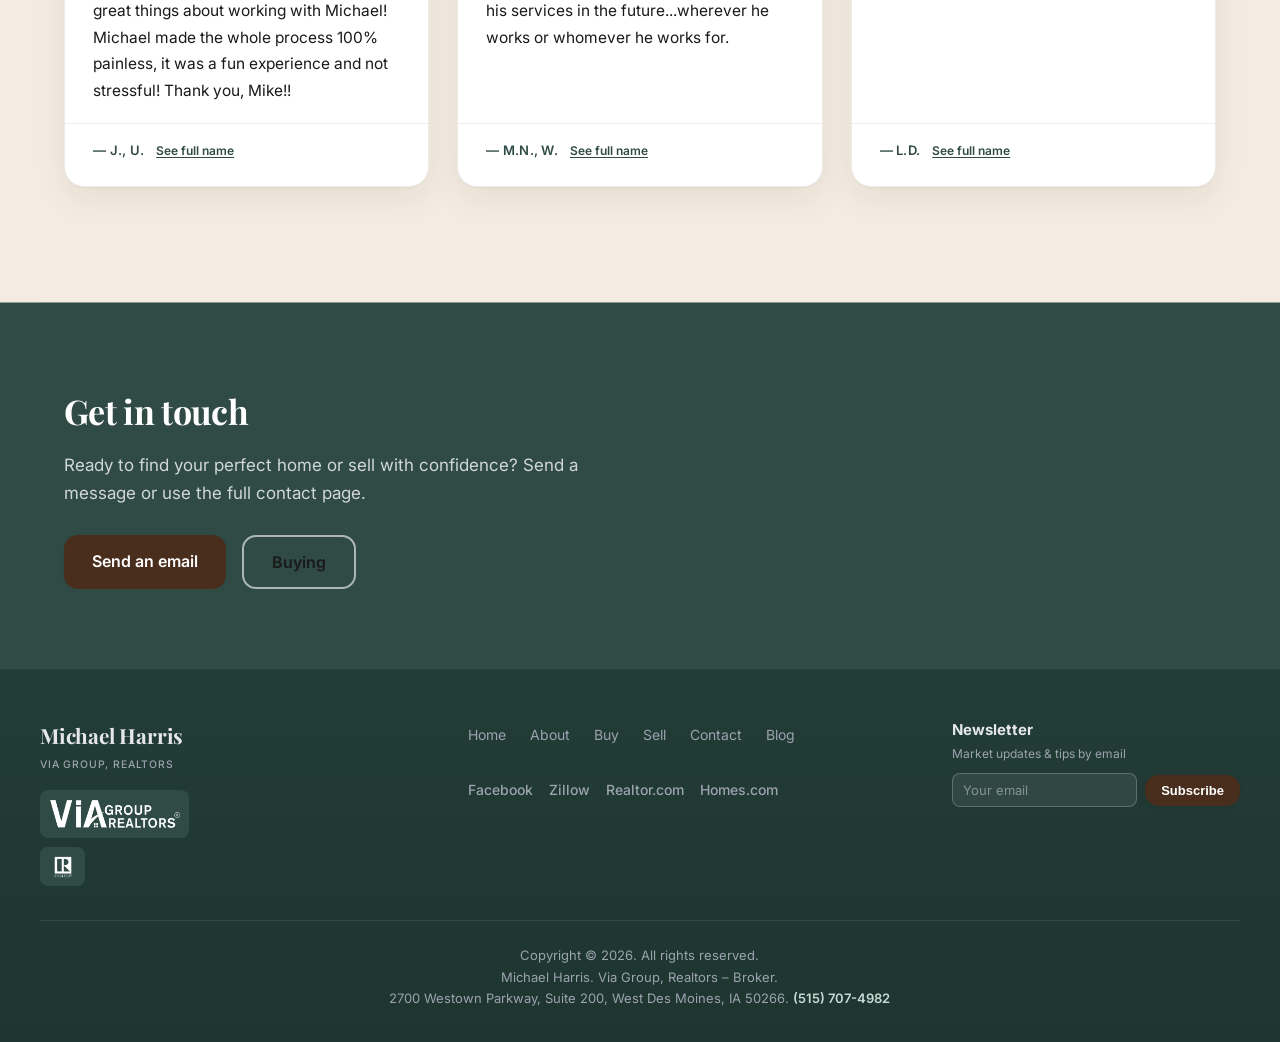
==== commit 9c910cbf: "Refine site-wide content and styling updates. Apply coordinated page, blog, and CSS improvements for" ====
--- a/about.html
+++ b/about.html
@@ -327,12 +327,12 @@
           <li><a href="contact.html">Contact</a></li>
           <li><a href="blog.html">Blog</a></li>
         </ul>
-        <div class="footer-social" aria-label="Social profiles">
-          <a href="https://www.facebook.com/MichaelHarrisHomes" rel="noopener" aria-label="Facebook">f</a>
-          <a href="https://www.realtor.com/realestateagents/56b3495d89a68901006cc687" rel="noopener" aria-label="Realtor.com Profile">R</a>
-          <a href="https://www.zillow.com/profile/michael%20harris3" rel="noopener" aria-label="Zillow Profile">Z</a>
-          <a href="https://www.homes.com/real-estate-agents/michael-harris/2wdrwqc/" rel="noopener" aria-label="Homes.com Profile">H</a>
-        </div>
+        <ul class="footer-social" role="list" aria-label="Social profiles">
+          <li><a href="https://www.facebook.com/MichaelHarrisHomes" rel="noopener">Facebook</a></li>
+          <li><a href="https://www.zillow.com/profile/michael%20harris3" rel="noopener">Zillow</a></li>
+          <li><a href="https://www.realtor.com/realestateagents/56b3495d89a68901006cc687" rel="noopener">Realtor.com</a></li>
+          <li><a href="https://www.homes.com/real-estate-agents/michael-harris/2wdrwqc/" rel="noopener">Homes.com</a></li>
+        </ul>
       </nav>
       <div class="footer-newsletter" aria-labelledby="footer-newsletter-heading">
         <p id="footer-newsletter-heading" class="footer-newsletter__title">Newsletter</p>
--- a/css/styles.css
+++ b/css/styles.css
@@ -1461,31 +1461,31 @@
   color: var(--white);
 }
 
-.footer-social {
-  display: flex;
-  gap: 0.625rem;
+ul.footer-social {
+  display: flex;
+  flex-wrap: wrap;
+  align-items: center;
+  gap: 0.35rem 1rem;
+  list-style: none;
+  margin: 0.75rem 0 0;
+  padding: 0;
+}
+
+.footer-social li {
+  margin: 0;
 }
 
 .footer-social a {
   color: #9ca3af;
   text-decoration: none;
-  font-size: 0.9375rem;
-  font-weight: 600;
-  transition: color var(--transition), background var(--transition);
-  display: inline-flex;
-  align-items: center;
-  justify-content: center;
-  width: 2.25rem;
-  height: 2.25rem;
-  border-radius: var(--radius-sm);
-  background: rgba(255, 255, 255, 0.07);
-  border: 1px solid rgba(255, 255, 255, 0.1);
+  font-size: 0.875rem;
+  font-weight: 500;
+  transition: color var(--transition);
 }
 
 .footer-social a:hover {
   color: var(--white);
-  background: rgba(255, 255, 255, 0.14);
-  border-color: rgba(255, 255, 255, 0.22);
+  text-decoration: underline;
 }
 
 .footer-newsletter {
@@ -1637,7 +1637,8 @@
 
 .about-details-inner {
   display: grid;
-  grid-template-columns: repeat(auto-fit, minmax(240px, 1fr));
+  grid-template-columns: repeat(auto-fit, minmax(240px, 320px));
+  justify-content: center;
   gap: 2.5rem;
   max-width: 1000px;
   margin: 0 auto;
@@ -3357,6 +3358,101 @@
   margin: 0;
 }
 
+/* Local blog article cards (replaces third-party feed links) */
+.blog-local-grid {
+  display: grid;
+  grid-template-columns: repeat(3, 1fr);
+  gap: 1.75rem;
+  margin: 0;
+  padding: 0;
+  list-style: none;
+}
+
+.blog-local-card {
+  margin: 0;
+  display: flex;
+}
+
+.blog-local-card__link {
+  display: flex;
+  flex-direction: column;
+  width: 100%;
+  text-decoration: none;
+  color: var(--dark);
+  background: var(--surface);
+  border-radius: var(--radius-md);
+  border: 1px solid rgba(0, 0, 0, 0.07);
+  overflow: hidden;
+  transition: box-shadow var(--transition), transform var(--transition);
+}
+
+.blog-local-card__link:hover {
+  box-shadow: var(--shadow-md);
+  transform: translateY(-3px);
+}
+
+.blog-local-card__media {
+  overflow: hidden;
+  flex-shrink: 0;
+  height: 190px;
+  background: #e8e4df;
+}
+
+.blog-local-card__media img {
+  width: 100%;
+  height: 100%;
+  object-fit: cover;
+  display: block;
+  transition: transform 0.35s ease;
+}
+
+.blog-local-card__link:hover .blog-local-card__media img {
+  transform: scale(1.04);
+}
+
+.blog-local-card__title {
+  font-family: 'Playfair Display', serif;
+  font-size: 1rem;
+  font-weight: 600;
+  color: var(--dark);
+  line-height: 1.4;
+  padding: 1rem 1.1rem 0.3rem;
+  margin: 0;
+}
+
+.blog-local-card__meta {
+  font-size: 0.75rem;
+  color: var(--light-gray);
+  letter-spacing: 0.03em;
+  padding: 0 1.1rem 0.6rem;
+  margin: 0;
+}
+
+.blog-local-card__excerpt {
+  display: -webkit-box;
+  -webkit-line-clamp: 3;
+  -webkit-box-orient: vertical;
+  overflow: hidden;
+  font-size: 0.85rem;
+  color: var(--gray);
+  line-height: 1.55;
+  padding: 0 1.1rem 1.25rem;
+  margin: 0;
+  margin-top: auto;
+}
+
+@media (max-width: 900px) {
+  .blog-local-grid {
+    grid-template-columns: repeat(2, 1fr);
+  }
+}
+
+@media (max-width: 560px) {
+  .blog-local-grid {
+    grid-template-columns: 1fr;
+  }
+}
+
 /* Blog feed container only — financial app uses the same id on other pages */
 .blog-feed-section #intouch-container {
   max-width: 100%;
@@ -3710,12 +3806,25 @@
   height: 210px;
   cursor: pointer;
   outline: none;
+  border-radius: var(--radius-md);
+  transition: transform 0.28s cubic-bezier(0.33, 1, 0.68, 1);
 }
 
 .myth-card:focus-visible {
   outline: 2px solid var(--accent);
   outline-offset: 3px;
   border-radius: var(--radius-md);
+}
+
+@media (hover: hover) and (pointer: fine) {
+  .myth-card:hover {
+    transform: translateY(-6px);
+  }
+
+  .myth-card:active {
+    transform: translateY(-2px);
+    transition-duration: 0.12s;
+  }
 }
 
 .myth-card__inner {
@@ -3746,12 +3855,26 @@
 .myth-card__front {
   background: #fff;
   border: 2px solid #e0dbd4;
+  transition: border-color 0.28s ease, box-shadow 0.28s ease;
 }
 
 .myth-card__back {
   background: var(--teal);
   color: #fff;
   transform: rotateY(180deg);
+  transition: box-shadow 0.28s ease, filter 0.28s ease;
+}
+
+@media (hover: hover) and (pointer: fine) {
+  .myth-card:hover:not(.is-flipped) .myth-card__front {
+    border-color: var(--accent);
+    box-shadow: 0 14px 32px rgba(26, 26, 26, 0.14);
+  }
+
+  .myth-card.is-flipped:hover .myth-card__back {
+    box-shadow: 0 14px 36px rgba(15, 80, 85, 0.35);
+    filter: brightness(1.04);
+  }
 }
 
 .myth-card__label {
@@ -3769,6 +3892,32 @@
   font-size: 0.875rem;
   line-height: 1.55;
   margin: 0;
+}
+
+@media (prefers-reduced-motion: reduce) {
+  .myth-card {
+    transition: none;
+  }
+
+  .myth-card__front,
+  .myth-card__back {
+    transition: none;
+  }
+}
+
+@media (prefers-reduced-motion: reduce) and (hover: hover) and (pointer: fine) {
+  .myth-card:hover,
+  .myth-card:active {
+    transform: none;
+  }
+
+  .myth-card:hover:not(.is-flipped) .myth-card__front {
+    border-color: var(--accent);
+  }
+
+  .myth-card.is-flipped:hover .myth-card__back {
+    filter: none;
+  }
 }
 
 /* =====================================================
@@ -3854,6 +4003,7 @@
   border-radius: var(--radius-md);
   background: var(--surface);
   overflow: hidden;
+  transition: border-color 0.22s ease, box-shadow 0.22s ease;
 }
 
 .guide-accordion__item[open] {
@@ -3869,6 +4019,7 @@
   color: var(--dark);
   list-style: none;
   position: relative;
+  transition: background 0.22s ease, color 0.22s ease;
 }
 
 .guide-accordion__item summary::-webkit-details-marker {
@@ -4591,3 +4742,174 @@
 .fin-dynamic-table th:not(:first-child) {
   text-align: right;
 }
+
+/* ── MAIN: extra hover motion (loads last — fine pointers, motion OK) ── */
+@media (hover: hover) and (pointer: fine) and (prefers-reduced-motion: no-preference) {
+  main .btn,
+  main .btn-outline {
+    transition:
+      background var(--transition),
+      color var(--transition),
+      border-color var(--transition),
+      box-shadow var(--transition),
+      transform 0.22s cubic-bezier(0.33, 1, 0.68, 1);
+  }
+
+  main .btn:hover,
+  main .btn-outline:hover {
+    transform: translateY(-2px);
+  }
+
+  main .blog-post .back-link {
+    transition:
+      color var(--transition),
+      transform 0.2s ease,
+      text-underline-offset 0.2s ease;
+    text-underline-offset: 0.12em;
+  }
+
+  main .blog-post .back-link:hover {
+    transform: translateX(-3px);
+  }
+
+  main .blog-post :is(p, li, td, blockquote) a[href]:not(.btn):not(.btn-outline):not(.btn-arrow) {
+    text-decoration: underline;
+    text-decoration-color: rgba(73, 46, 29, 0.32);
+    text-underline-offset: 0.14em;
+    transition:
+      color var(--transition),
+      text-decoration-color 0.2s ease,
+      text-underline-offset 0.2s ease;
+  }
+
+  main .blog-post :is(p, li, td, blockquote) a[href]:not(.btn):not(.btn-outline):not(.btn-arrow):hover {
+    color: var(--accent);
+    text-decoration-color: var(--accent);
+    text-underline-offset: 0.26em;
+  }
+
+  main .process-step .learn-more {
+    transition: color var(--transition), transform 0.2s ease;
+  }
+
+  main .process-step .learn-more:hover {
+    transform: translateX(4px);
+  }
+
+  main .featured-blog-card h3 a {
+    display: inline-block;
+    transition: color var(--transition), transform 0.2s ease;
+  }
+
+  main .featured-blog-card h3 a:hover {
+    transform: translateY(-1px);
+  }
+
+  main .featured-blog-card .blog-card-thumb {
+    transition: transform 0.4s ease;
+  }
+
+  main .featured-blog-card:hover .blog-card-thumb {
+    transform: scale(1.03);
+  }
+
+  main .article-tabs button {
+    transition:
+      background var(--transition),
+      color var(--transition),
+      border-color var(--transition),
+      transform 0.2s ease,
+      box-shadow 0.2s ease;
+  }
+
+  main .article-tabs button:hover {
+    transform: translateY(-2px);
+    box-shadow: 0 5px 16px rgba(73, 46, 29, 0.12);
+  }
+
+  main .seller-tab {
+    transition:
+      color var(--transition),
+      background var(--transition),
+      border-color var(--transition),
+      transform 0.2s ease;
+  }
+
+  main .seller-tab:hover:not(.seller-tab--active) {
+    transform: translateY(-2px);
+  }
+
+  main .guide-accordion__item:not([open]):hover {
+    border-color: rgba(48, 75, 69, 0.28);
+    box-shadow: 0 4px 18px rgba(26, 26, 26, 0.07);
+  }
+
+  main .guide-accordion__item:not([open]):hover summary {
+    background: rgba(255, 255, 255, 0.88);
+    color: var(--teal);
+  }
+
+  main .guide-accordion__item[open] summary {
+    transition: background 0.2s ease, color 0.2s ease;
+  }
+
+  main .guide-accordion__item[open]:hover summary {
+    background: rgba(48, 75, 69, 0.06);
+  }
+
+  main .testimonial-name-toggle summary {
+    transition: color var(--transition), transform 0.2s ease, text-underline-offset 0.2s ease;
+  }
+
+  main .testimonial-name-toggle summary:hover {
+    transform: translateX(2px);
+    text-underline-offset: 0.28em;
+  }
+
+  main .fin-tools__back {
+    transition: color var(--transition), transform 0.2s ease;
+  }
+
+  main .fin-tools__back:hover {
+    transform: translateX(-3px);
+  }
+
+  main .dm-areas-detail__back {
+    transition: color var(--transition), transform 0.2s ease;
+  }
+
+  main .dm-areas-detail__back:hover {
+    transform: translateX(-2px);
+  }
+
+  main .contact-section__sidebar-text a {
+    transition: color var(--transition), text-underline-offset 0.2s ease;
+    text-underline-offset: 0.1em;
+  }
+
+  main .contact-section__sidebar-text a:hover {
+    text-underline-offset: 0.22em;
+  }
+
+  main .contact-section__social-link {
+    transition:
+      color var(--transition),
+      background var(--transition),
+      border-color var(--transition),
+      transform 0.2s ease,
+      box-shadow 0.2s ease;
+  }
+
+  main .contact-section__social-link:hover {
+    transform: translateY(-3px);
+    box-shadow: 0 6px 16px rgba(26, 26, 26, 0.1);
+  }
+
+  main .article-card .blog-card-thumb {
+    transition: transform 0.4s ease;
+  }
+
+  main .article-card:hover .blog-card-thumb {
+    transform: scale(1.04);
+  }
+}
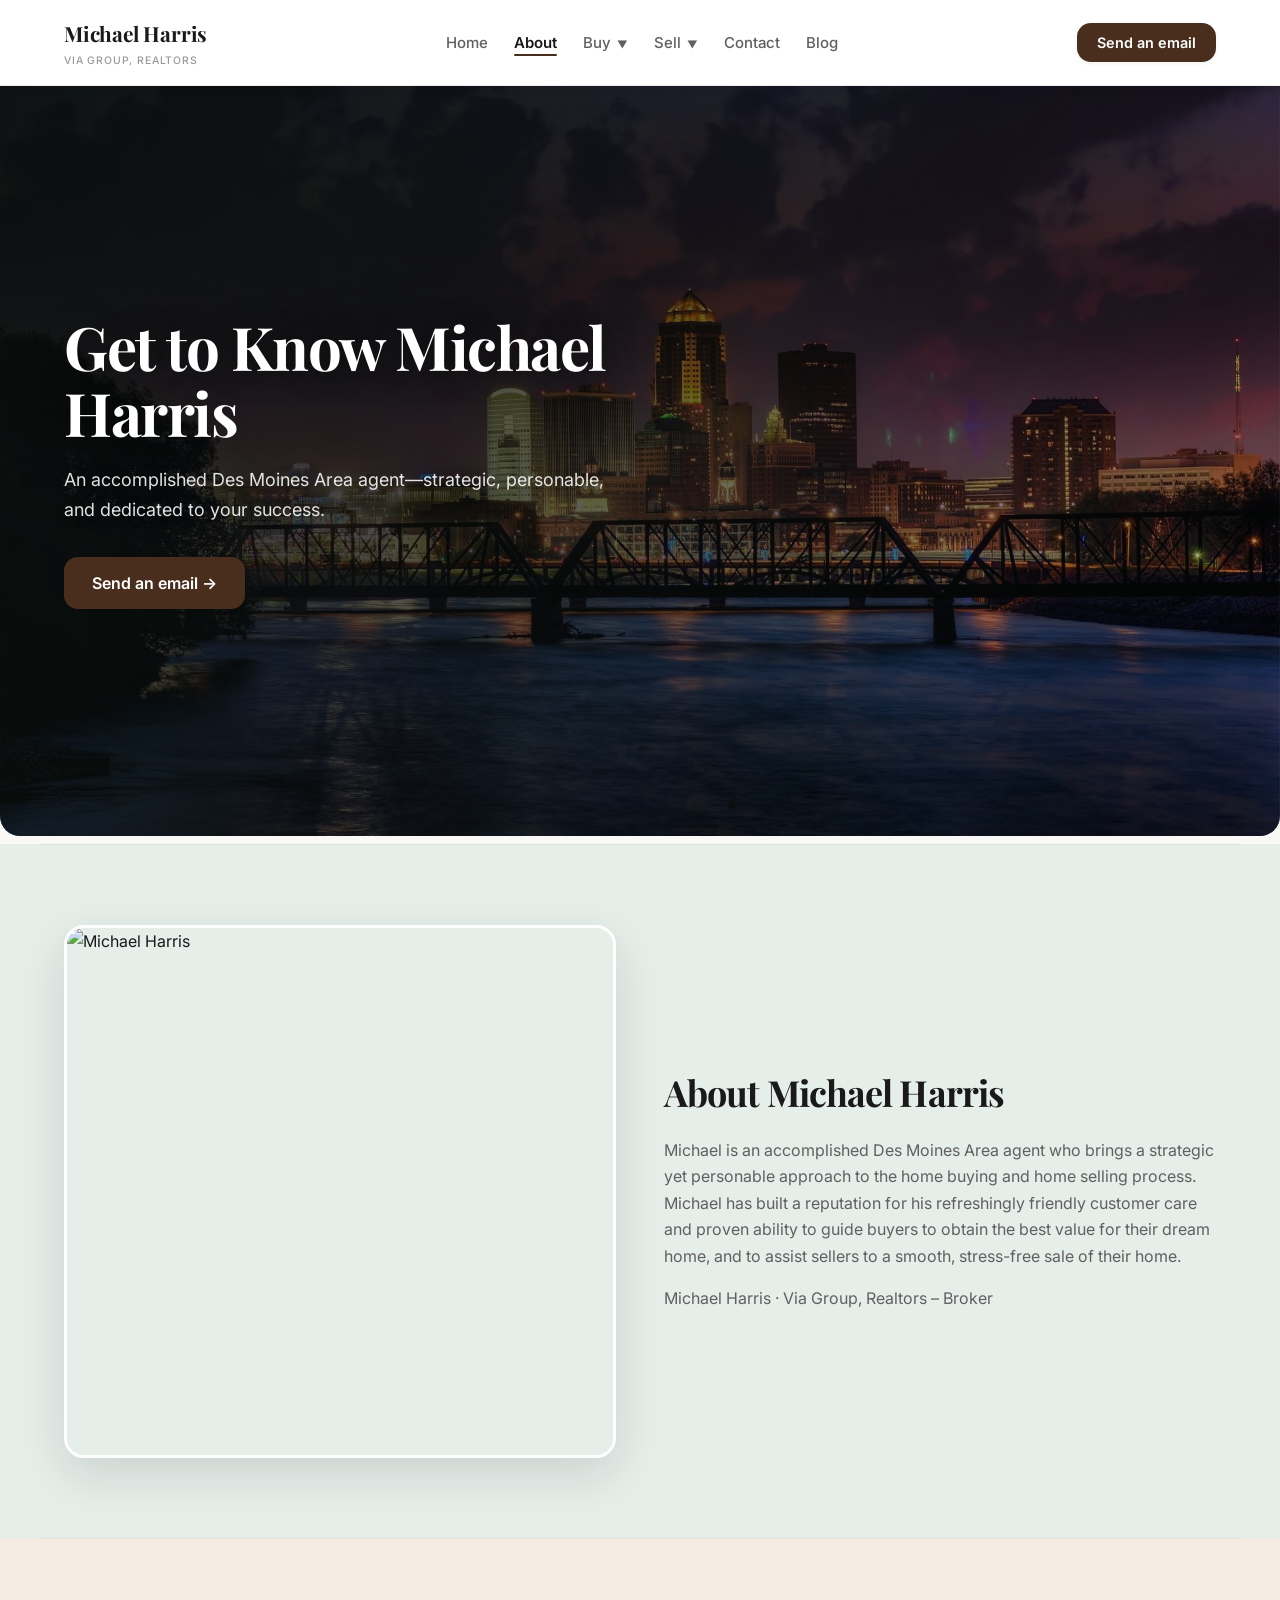
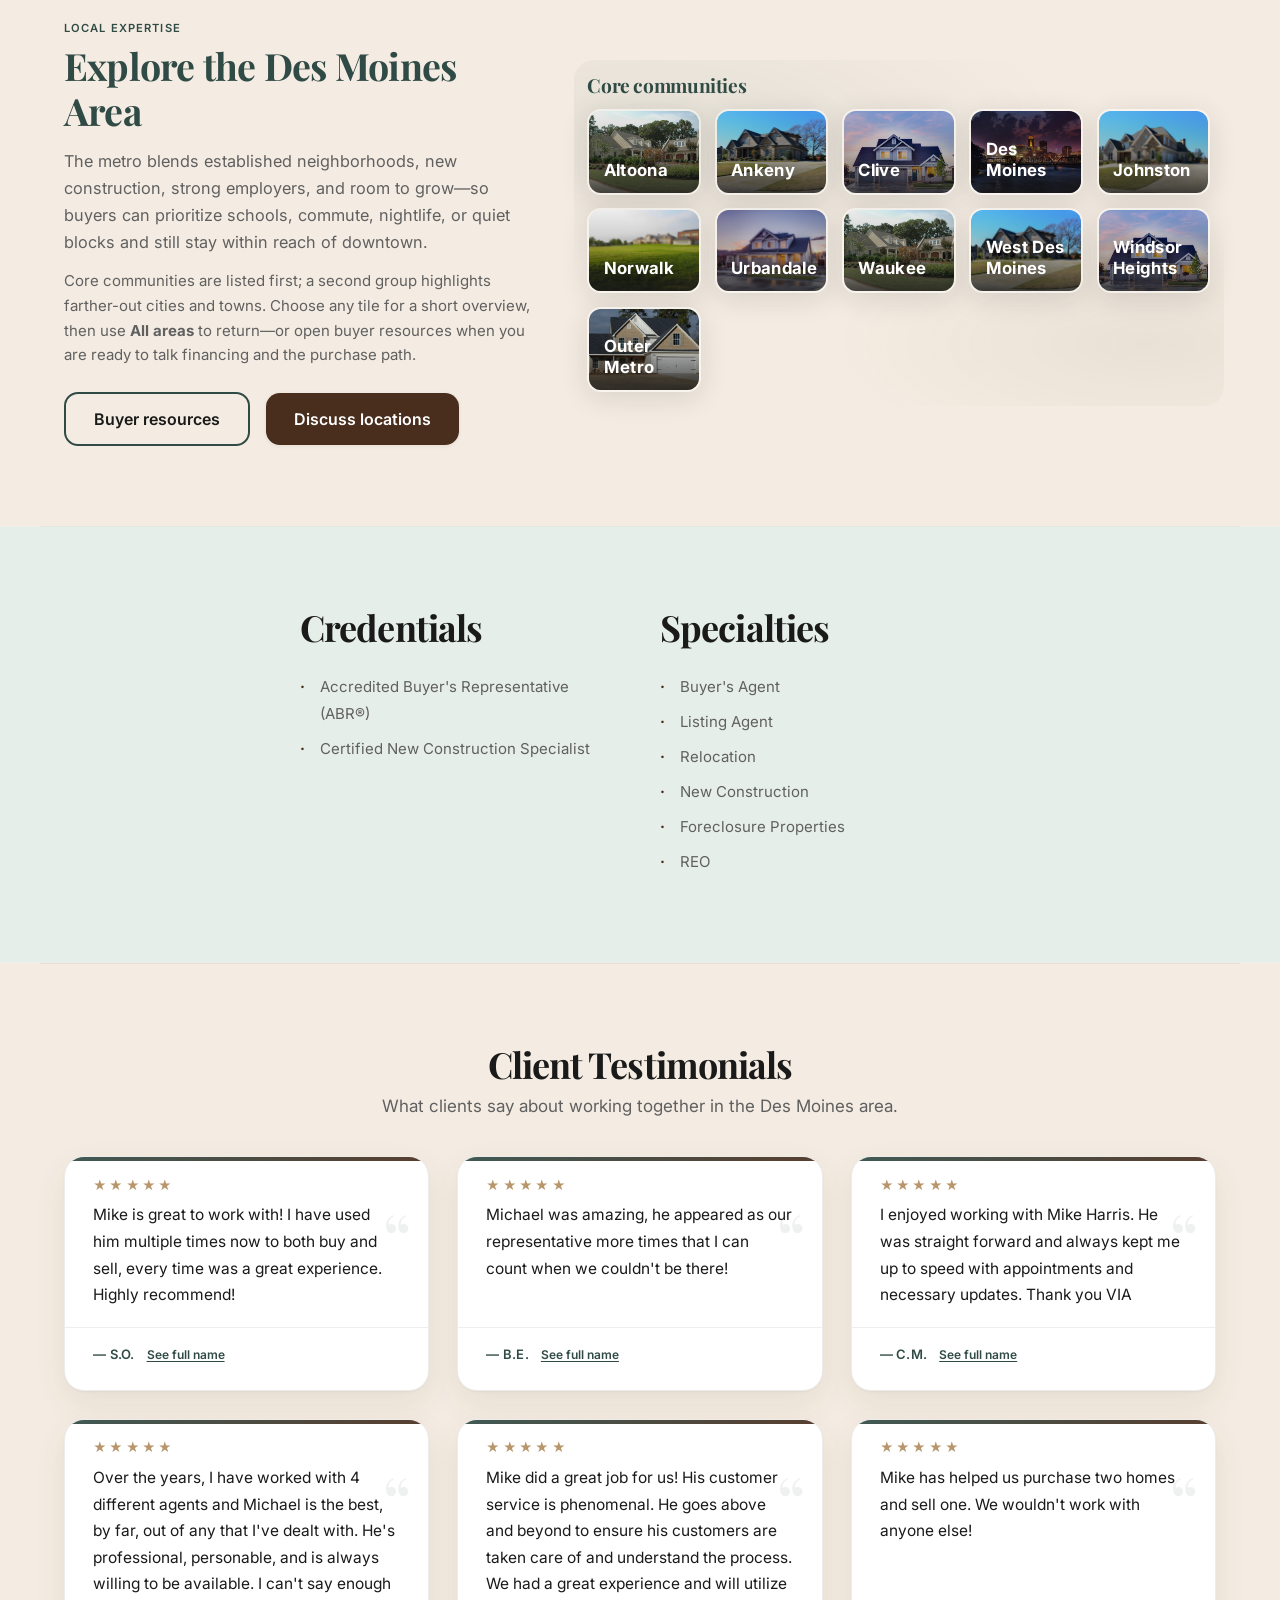
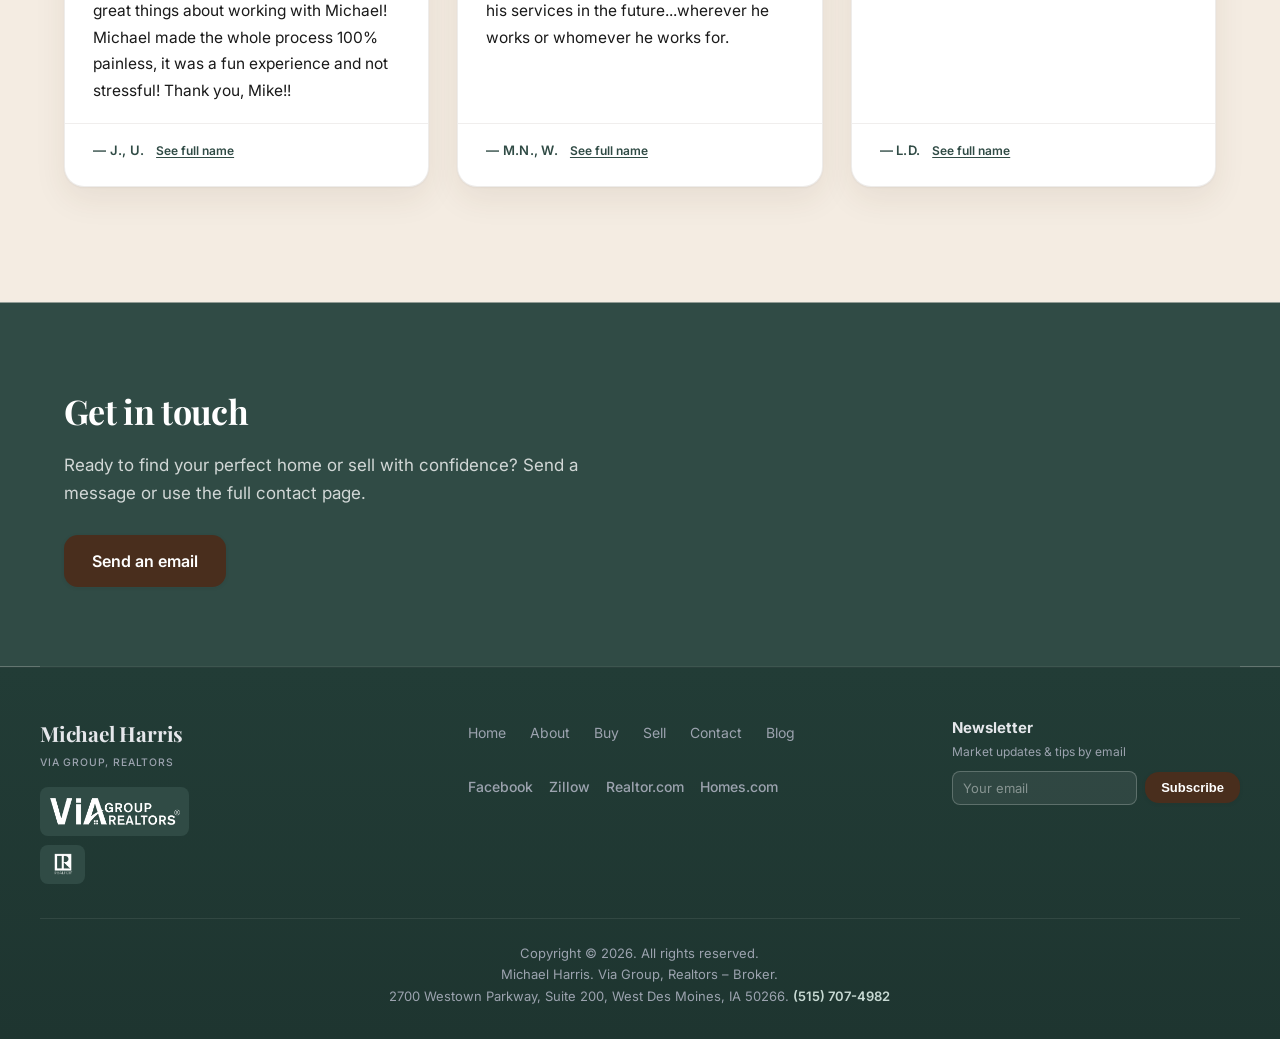
==== commit 8085cf2a: "Update social links and blog card images. Open social links in new tabs across pages, convert contac" ====
--- a/about.html
+++ b/about.html
@@ -300,7 +300,6 @@
           <p>Ready to find your perfect home or sell with confidence? Send a message or use the full contact page.</p>
           <div class="btn-group">
             <a href="contact.html" class="btn" data-contact-modal-open>Send an email</a>
-            <a href="buy.html" class="btn-outline">Buying</a>
           </div>
         </div>
         <div></div>
@@ -328,10 +327,10 @@
           <li><a href="blog.html">Blog</a></li>
         </ul>
         <ul class="footer-social" role="list" aria-label="Social profiles">
-          <li><a href="https://www.facebook.com/MichaelHarrisHomes" rel="noopener">Facebook</a></li>
-          <li><a href="https://www.zillow.com/profile/michael%20harris3" rel="noopener">Zillow</a></li>
-          <li><a href="https://www.realtor.com/realestateagents/56b3495d89a68901006cc687" rel="noopener">Realtor.com</a></li>
-          <li><a href="https://www.homes.com/real-estate-agents/michael-harris/2wdrwqc/" rel="noopener">Homes.com</a></li>
+          <li><a href="https://www.facebook.com/MichaelHarrisHomes" target="_blank" rel="noopener noreferrer">Facebook</a></li>
+          <li><a href="https://www.zillow.com/profile/michael%20harris3" target="_blank" rel="noopener noreferrer">Zillow</a></li>
+          <li><a href="https://www.realtor.com/realestateagents/56b3495d89a68901006cc687" target="_blank" rel="noopener noreferrer">Realtor.com</a></li>
+          <li><a href="https://www.homes.com/real-estate-agents/michael-harris/2wdrwqc/" target="_blank" rel="noopener noreferrer">Homes.com</a></li>
         </ul>
       </nav>
       <div class="footer-newsletter" aria-labelledby="footer-newsletter-heading">
